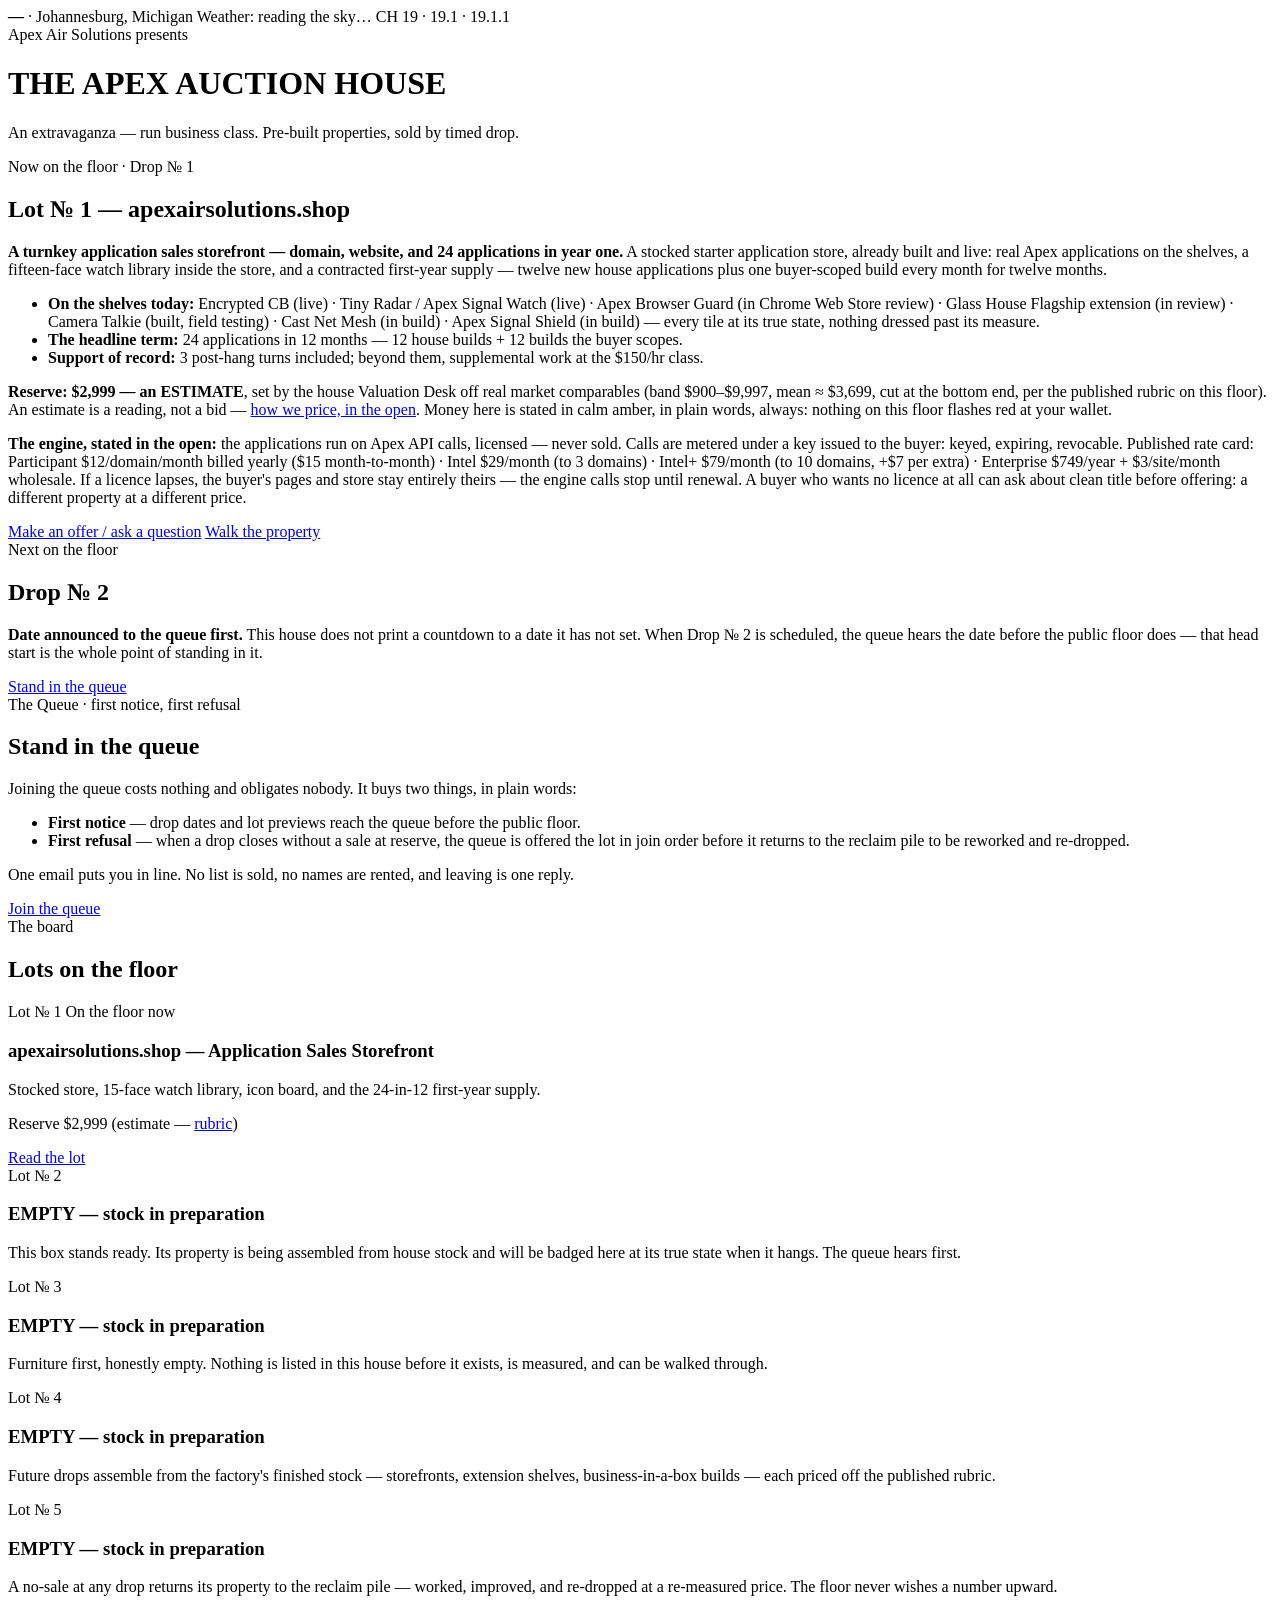
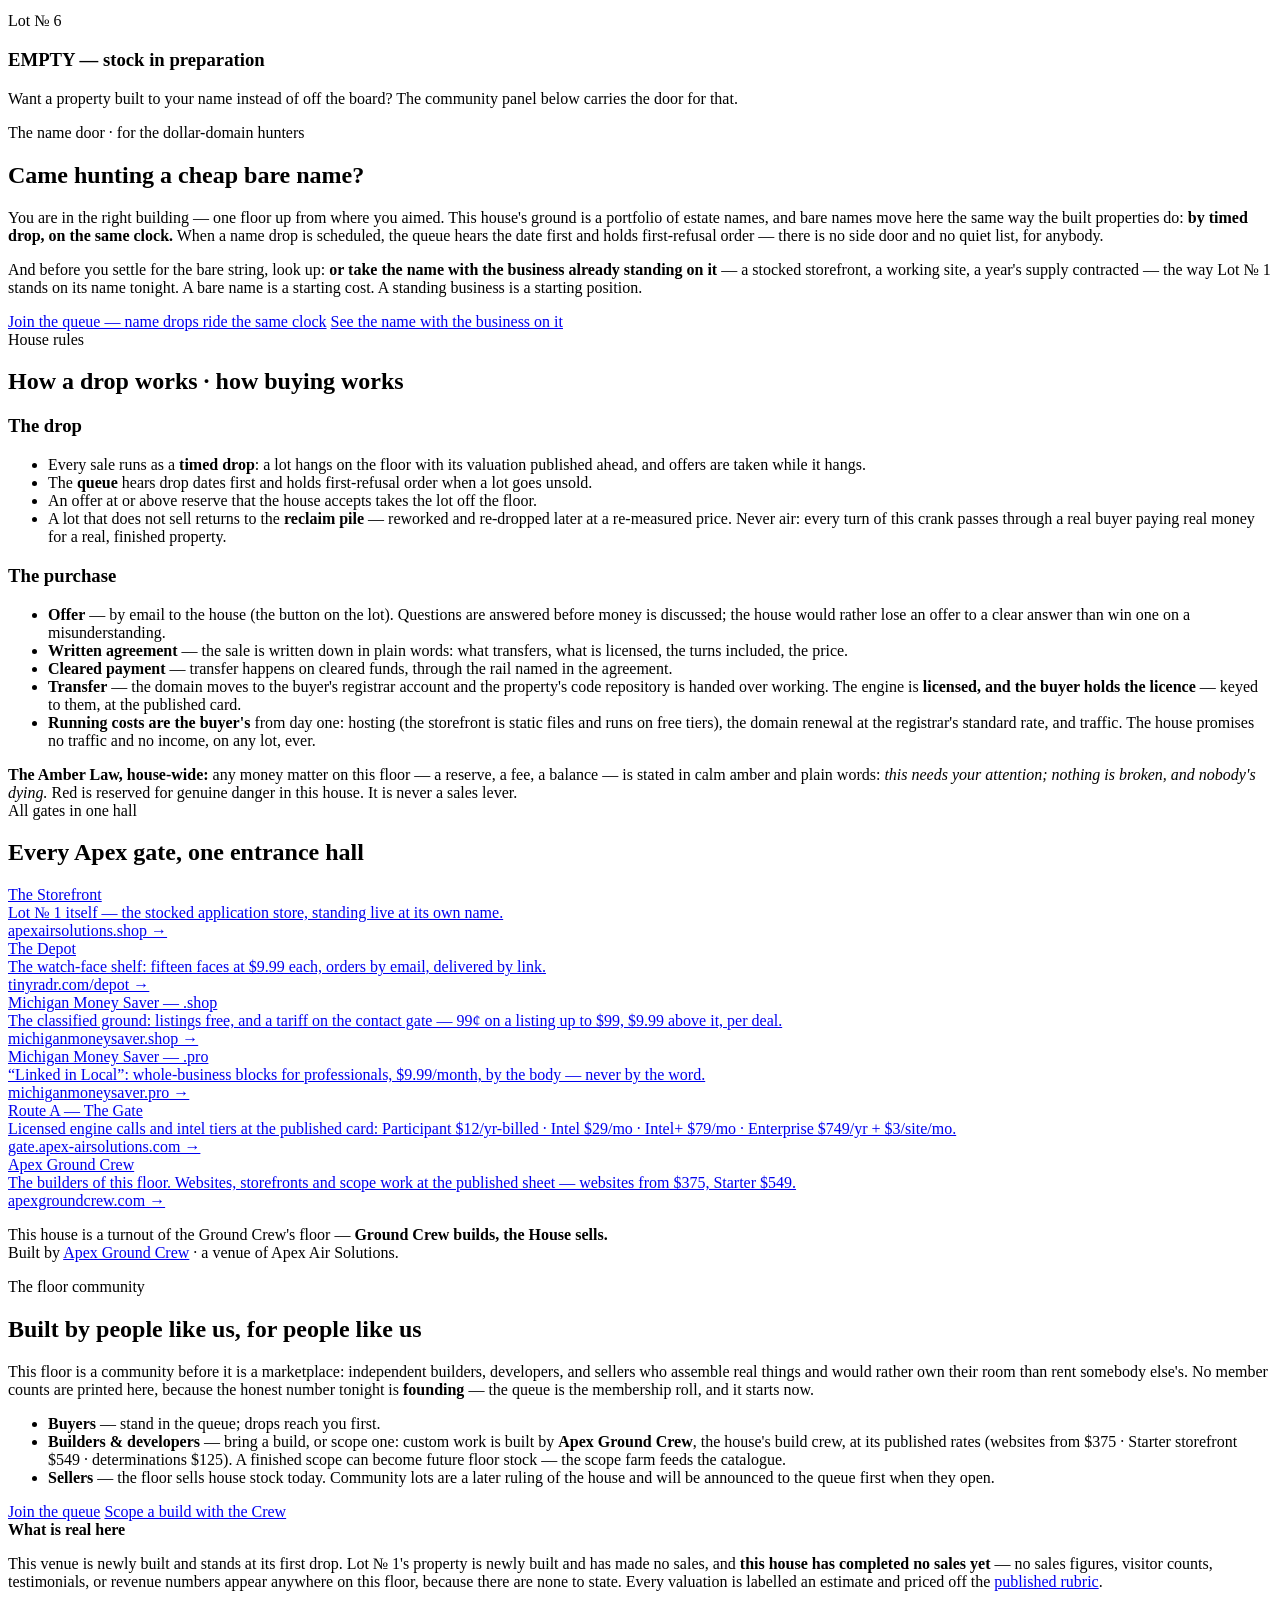
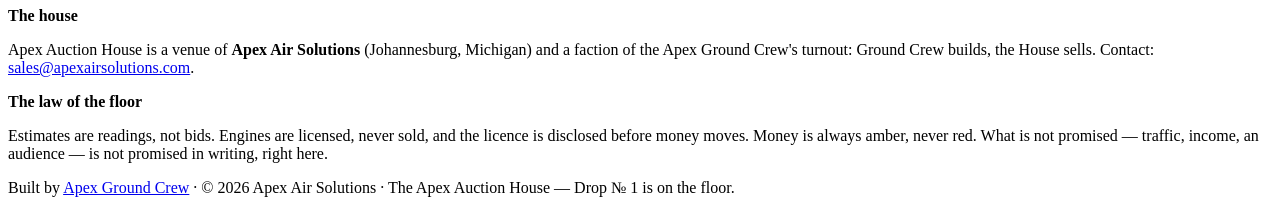
==== index.html @ 9c13807b "Auction House floor: add index.html" ====
<!DOCTYPE html>
<html lang="en">
<head>
<meta charset="UTF-8">
<meta name="viewport" content="width=device-width, initial-scale=1.0">
<title>Apex Auction House — Pre-Built Properties, Sold by Timed Drop | Apex Air Solutions</title>
<meta name="description" content="The Apex Auction House: the house's own floor for pre-built web properties. Timed drops, published valuations, a queue at the gate — extravaganza, run business class. A venue of Apex Air Solutions, built by Apex Ground Crew.">
<meta property="og:title" content="Apex Auction House">
<meta property="og:description" content="Pre-built properties, sold by timed drop. Valuations published ahead, off a published rubric. Built by Apex Ground Crew.">
<meta property="og:type" content="website">
<link rel="canonical" href="https://apex74-create.github.io/apex-auction-house/">
<link rel="stylesheet" href="style.css">
<script type="application/ld+json">
{"@context":"https://schema.org","@type":"Organization","name":"Apex Air Solutions","url":"https://apex-airsolutions.com","brand":[{"@type":"Brand","name":"Apex Auction House"},{"@type":"Brand","name":"Apex Ground Crew"}]}
</script>
</head>
<body>
<div class="hero-ground"></div>

<div class="strip" role="note">
  <span><b id="clock">—</b> <span class="dot">·</span> Johannesburg, Michigan</span>
  <span id="weather">Weather: reading the sky…</span>
  <span>CH 19 <span class="dot">·</span> 19.1 <span class="dot">·</span> 19.1.1</span>
</div>

<div class="sheet">
<div class="frame">

  <header class="masthead">
    <div class="over">Apex Air Solutions presents</div>
    <h1>THE APEX <span class="gold">AUCTION HOUSE</span></h1>
    <p class="tag">An extravaganza — run business class. Pre-built properties, sold by timed drop.</p>
    <div class="rule"></div>
  </header>

  <!-- ============ THE DROP MACHINE ============ -->
  <section class="panel" id="current-drop">
    <div class="kicker">Now on the floor · Drop № 1</div>
    <h2>Lot № 1 — apexairsolutions.shop</h2>
    <p><b>A turnkey application sales storefront — domain, website, and 24 applications in year one.</b>
    A stocked starter application store, already built and live: real Apex applications on the shelves,
    a fifteen-face watch library inside the store, and a contracted first-year supply — twelve new house
    applications plus one buyer-scoped build every month for twelve months.</p>
    <ul>
      <li><b>On the shelves today:</b> Encrypted CB (live) · Tiny Radar / Apex Signal Watch (live) ·
      Apex Browser Guard (in Chrome Web Store review) · Glass House Flagship extension (in review) ·
      Camera Talkie (built, field testing) · Cast Net Mesh (in build) · Apex Signal Shield (in build) —
      every tile at its true state, nothing dressed past its measure.</li>
      <li><b>The headline term:</b> 24 applications in 12 months — 12 house builds + 12 builds the buyer scopes.</li>
      <li><b>Support of record:</b> 3 post-hang turns included; beyond them, supplemental work at the $150/hr class.</li>
    </ul>
    <div class="money-note">
      <b>Reserve: <span class="money">$2,999</span> — an ESTIMATE</b>, set by the house Valuation Desk off
      real market comparables (band $900–$9,997, mean ≈ $3,699, cut at the bottom end, per the published
      rubric on this floor). An estimate is a reading, not a bid — <a href="rubric.html">how we price, in the open</a>.
      Money here is stated in calm amber, in plain words, always: nothing on this floor flashes red at your wallet.
    </div>
    <p><b>The engine, stated in the open:</b> the applications run on Apex API calls, licensed — never sold.
    Calls are metered under a key issued to the buyer: keyed, expiring, revocable. Published rate card:
    Participant $12/domain/month billed yearly ($15 month-to-month) · Intel $29/month (to 3 domains) ·
    Intel+ $79/month (to 10 domains, +$7 per extra) · Enterprise $749/year + $3/site/month wholesale.
    If a licence lapses, the buyer's pages and store stay entirely theirs — the engine calls stop until
    renewal. A buyer who wants no licence at all can ask about clean title before offering: a different
    property at a different price.</p>
    <a class="btn amber" href="mailto:sales@apexairsolutions.com?subject=Lot%20%E2%84%96%201%20%E2%80%94%20apexairsolutions.shop%20%E2%80%94%20offer%20%2F%20question">Make an offer / ask a question</a>
    <a class="btn ghost" href="https://apexairsolutions.shop/">Walk the property</a>
  </section>

  <div class="rail" aria-label="The drop machine">
    <section class="panel">
      <div class="kicker">Next on the floor</div>
      <h2>Drop № 2</h2>
      <p><b>Date announced to the queue first.</b> This house does not print a countdown to a date it
      has not set. When Drop № 2 is scheduled, the queue hears the date before the public floor does —
      that head start is the whole point of standing in it.</p>
      <a class="btn ghost" href="#queue">Stand in the queue</a>
    </section>

    <section class="panel" id="queue">
      <div class="kicker">The Queue · first notice, first refusal</div>
      <h2>Stand in the queue</h2>
      <p>Joining the queue costs nothing and obligates nobody. It buys two things, in plain words:</p>
      <ul>
        <li><b>First notice</b> — drop dates and lot previews reach the queue before the public floor.</li>
        <li><b>First refusal</b> — when a drop closes without a sale at reserve, the queue is offered
        the lot in join order before it returns to the reclaim pile to be reworked and re-dropped.</li>
      </ul>
      <p>One email puts you in line. No list is sold, no names are rented, and leaving is one reply.</p>
      <a class="btn" href="mailto:sales@apexairsolutions.com?subject=The%20Queue%20%E2%80%94%20count%20me%20in&body=Name%3A%0AWhat%20I%20build%20%2F%20buy%20%2F%20sell%3A%0A">Join the queue</a>
    </section>
  </div>

  <!-- ============ LOT BOARD ============ -->
  <section class="panel">
    <div class="kicker">The board</div>
    <h2>Lots on the floor</h2>
    <div class="board">
      <article class="lot">
        <span class="lotno">Lot № 1</span>
        <span class="badge live">On the floor now</span>
        <h3>apexairsolutions.shop — Application Sales Storefront</h3>
        <p>Stocked store, 15-face watch library, icon board, and the 24-in-12 first-year supply.</p>
        <div class="grow"></div>
        <p>Reserve <span class="money">$2,999</span> <span class="small">(estimate — <a href="rubric.html">rubric</a>)</span></p>
        <a class="btn amber" href="#current-drop">Read the lot</a>
      </article>

      <article class="lot empty">
        <span class="lotno">Lot № 2</span>
        <h3>EMPTY — stock in preparation</h3>
        <p>This box stands ready. Its property is being assembled from house stock and will be
        badged here at its true state when it hangs. The queue hears first.</p>
      </article>

      <article class="lot empty">
        <span class="lotno">Lot № 3</span>
        <h3>EMPTY — stock in preparation</h3>
        <p>Furniture first, honestly empty. Nothing is listed in this house before it exists,
        is measured, and can be walked through.</p>
      </article>

      <article class="lot empty">
        <span class="lotno">Lot № 4</span>
        <h3>EMPTY — stock in preparation</h3>
        <p>Future drops assemble from the factory's finished stock — storefronts, extension
        shelves, business-in-a-box builds — each priced off the published rubric.</p>
      </article>

      <article class="lot empty">
        <span class="lotno">Lot № 5</span>
        <h3>EMPTY — stock in preparation</h3>
        <p>A no-sale at any drop returns its property to the reclaim pile — worked, improved,
        and re-dropped at a re-measured price. The floor never wishes a number upward.</p>
      </article>

      <article class="lot empty">
        <span class="lotno">Lot № 6</span>
        <h3>EMPTY — stock in preparation</h3>
        <p>Want a property built to your name instead of off the board? The community panel
        below carries the door for that.</p>
      </article>
    </div>
  </section>

  <!-- ============ THE NAME-INTENT DOOR ============ -->
  <section class="panel">
    <div class="kicker">The name door · for the dollar-domain hunters</div>
    <h2>Came hunting a cheap bare name?</h2>
    <p>You are in the right building — one floor up from where you aimed. This house's ground is a
    portfolio of estate names, and bare names move here the same way the built properties do:
    <b>by timed drop, on the same clock.</b> When a name drop is scheduled, the queue hears the date
    first and holds first-refusal order — there is no side door and no quiet list, for anybody.</p>
    <p>And before you settle for the bare string, look up: <b>or take the name with the business
    already standing on it</b> — a stocked storefront, a working site, a year's supply contracted —
    the way Lot № 1 stands on its name tonight. A bare name is a starting cost. A standing business
    is a starting position.</p>
    <a class="btn" href="mailto:sales@apexairsolutions.com?subject=The%20Queue%20%E2%80%94%20count%20me%20in%20(name%20drops)&body=Name%3A%0AWhat%20I%20build%20%2F%20buy%20%2F%20sell%3A%0A">Join the queue — name drops ride the same clock</a>
    <a class="btn ghost" href="#current-drop">See the name with the business on it</a>
  </section>

  <!-- ============ HOW IT WORKS ============ -->
  <section class="panel">
    <div class="kicker">House rules</div>
    <h2>How a drop works · how buying works</h2>
    <h3>The drop</h3>
    <ul>
      <li>Every sale runs as a <b>timed drop</b>: a lot hangs on the floor with its valuation published
      ahead, and offers are taken while it hangs.</li>
      <li>The <b>queue</b> hears drop dates first and holds first-refusal order when a lot goes unsold.</li>
      <li>An offer at or above reserve that the house accepts takes the lot off the floor.</li>
      <li>A lot that does not sell returns to the <b>reclaim pile</b> — reworked and re-dropped later
      at a re-measured price. Never air: every turn of this crank passes through a real buyer paying
      real money for a real, finished property.</li>
    </ul>
    <h3>The purchase</h3>
    <ul>
      <li><b>Offer</b> — by email to the house (the button on the lot). Questions are answered before
      money is discussed; the house would rather lose an offer to a clear answer than win one on a
      misunderstanding.</li>
      <li><b>Written agreement</b> — the sale is written down in plain words: what transfers, what is
      licensed, the turns included, the price.</li>
      <li><b>Cleared payment</b> — transfer happens on cleared funds, through the rail named in the agreement.</li>
      <li><b>Transfer</b> — the domain moves to the buyer's registrar account and the property's code
      repository is handed over working. The engine is <b>licensed, and the buyer holds the licence</b> —
      keyed to them, at the published card.</li>
      <li><b>Running costs are the buyer's</b> from day one: hosting (the storefront is static files and
      runs on free tiers), the domain renewal at the registrar's standard rate, and traffic. The house
      promises no traffic and no income, on any lot, ever.</li>
    </ul>
    <div class="money-note">
      <b>The Amber Law, house-wide:</b> any money matter on this floor — a reserve, a fee, a balance —
      is stated in calm amber and plain words: <i>this needs your attention; nothing is broken, and
      nobody's dying.</i> Red is reserved for genuine danger in this house. It is never a sales lever.
    </div>
  </section>

  <!-- ============ ALL GATES IN ONE HALL ============ -->
  <section class="panel">
    <div class="kicker">All gates in one hall</div>
    <h2>Every Apex gate, one entrance hall</h2>
    <div class="gates">
      <a class="gate" href="https://apexairsolutions.shop/">
        <div class="gname">The Storefront</div>
        <div class="gline">Lot № 1 itself — the stocked application store, standing live at its own name.</div>
        <div class="ggo">apexairsolutions.shop →</div>
      </a>
      <a class="gate" href="https://tinyradr.com/depot">
        <div class="gname">The Depot</div>
        <div class="gline">The watch-face shelf: fifteen faces at $9.99 each, orders by email, delivered by link.</div>
        <div class="ggo">tinyradr.com/depot →</div>
      </a>
      <a class="gate" href="https://michiganmoneysaver.shop/">
        <div class="gname">Michigan Money Saver — .shop</div>
        <div class="gline">The classified ground: listings free, and a tariff on the contact gate — 99¢ on a listing up to $99, $9.99 above it, per deal.</div>
        <div class="ggo">michiganmoneysaver.shop →</div>
      </a>
      <a class="gate" href="https://michiganmoneysaver.pro/">
        <div class="gname">Michigan Money Saver — .pro</div>
        <div class="gline">“Linked in Local”: whole-business blocks for professionals, $9.99/month, by the body — never by the word.</div>
        <div class="ggo">michiganmoneysaver.pro →</div>
      </a>
      <a class="gate" href="https://gate.apex-airsolutions.com/">
        <div class="gname">Route A — The Gate</div>
        <div class="gline">Licensed engine calls and intel tiers at the published card: Participant $12/yr-billed · Intel $29/mo · Intel+ $79/mo · Enterprise $749/yr + $3/site/mo.</div>
        <div class="ggo">gate.apex-airsolutions.com →</div>
      </a>
      <a class="gate" href="https://apexgroundcrew.com/">
        <div class="gname">Apex Ground Crew</div>
        <div class="gline">The builders of this floor. Websites, storefronts and scope work at the published sheet — websites from $375, Starter $549.</div>
        <div class="ggo">apexgroundcrew.com →</div>
      </a>
    </div>
    <p class="credit">This house is a turnout of the Ground Crew's floor — <b>Ground Crew builds, the House sells.</b><br>
    Built by <a href="https://apexgroundcrew.com/">Apex Ground Crew</a> · a venue of Apex Air Solutions.</p>
  </section>

  <!-- ============ COMMUNITY ============ -->
  <section class="panel">
    <div class="kicker">The floor community</div>
    <h2>Built by people like us, for people like us</h2>
    <p>This floor is a community before it is a marketplace: independent builders, developers, and
    sellers who assemble real things and would rather own their room than rent somebody else's.
    No member counts are printed here, because the honest number tonight is <b>founding</b> — the
    queue is the membership roll, and it starts now.</p>
    <ul>
      <li><b>Buyers</b> — stand in the queue; drops reach you first.</li>
      <li><b>Builders &amp; developers</b> — bring a build, or scope one: custom work is built by
      <b>Apex Ground Crew</b>, the house's build crew, at its published rates (websites from $375 ·
      Starter storefront $549 · determinations $125). A finished scope can become future floor stock —
      the scope farm feeds the catalogue.</li>
      <li><b>Sellers</b> — the floor sells house stock today. Community lots are a later ruling of the
      house and will be announced to the queue first when they open.</li>
    </ul>
    <a class="btn" href="mailto:sales@apexairsolutions.com?subject=The%20Queue%20%E2%80%94%20count%20me%20in&body=Name%3A%0AWhat%20I%20build%20%2F%20buy%20%2F%20sell%3A%0A">Join the queue</a>
    <a class="btn ghost" href="https://apexgroundcrew.com/">Scope a build with the Crew</a>
  </section>

  <!-- ============ FOOTER ============ -->
  <footer>
    <div class="cols">
      <div>
        <b>What is real here</b>
        <p>This venue is newly built and stands at its first drop. Lot № 1's property is newly built
        and has made no sales, and <b>this house has completed no sales yet</b> — no sales figures,
        visitor counts, testimonials, or revenue numbers appear anywhere on this floor, because there
        are none to state. Every valuation is labelled an estimate and priced off the
        <a href="rubric.html">published rubric</a>.</p>
      </div>
      <div>
        <b>The house</b>
        <p>Apex Auction House is a venue of <b>Apex Air Solutions</b> (Johannesburg, Michigan) and a
        faction of the Apex Ground Crew's turnout: Ground Crew builds, the House sells. Contact:
        <a href="mailto:sales@apexairsolutions.com">sales@apexairsolutions.com</a>.</p>
      </div>
      <div>
        <b>The law of the floor</b>
        <p>Estimates are readings, not bids. Engines are licensed, never sold, and the licence is
        disclosed before money moves. Money is always amber, never red. What is not promised —
        traffic, income, an audience — is not promised in writing, right here.</p>
      </div>
    </div>
    <p class="credit">Built by <a href="https://apexgroundcrew.com/">Apex Ground Crew</a> · © 2026 Apex Air Solutions · The Apex Auction House — Drop № 1 is on the floor.</p>
  </footer>

</div>
</div>

<script src="site.js"></script>
</body>
</html>
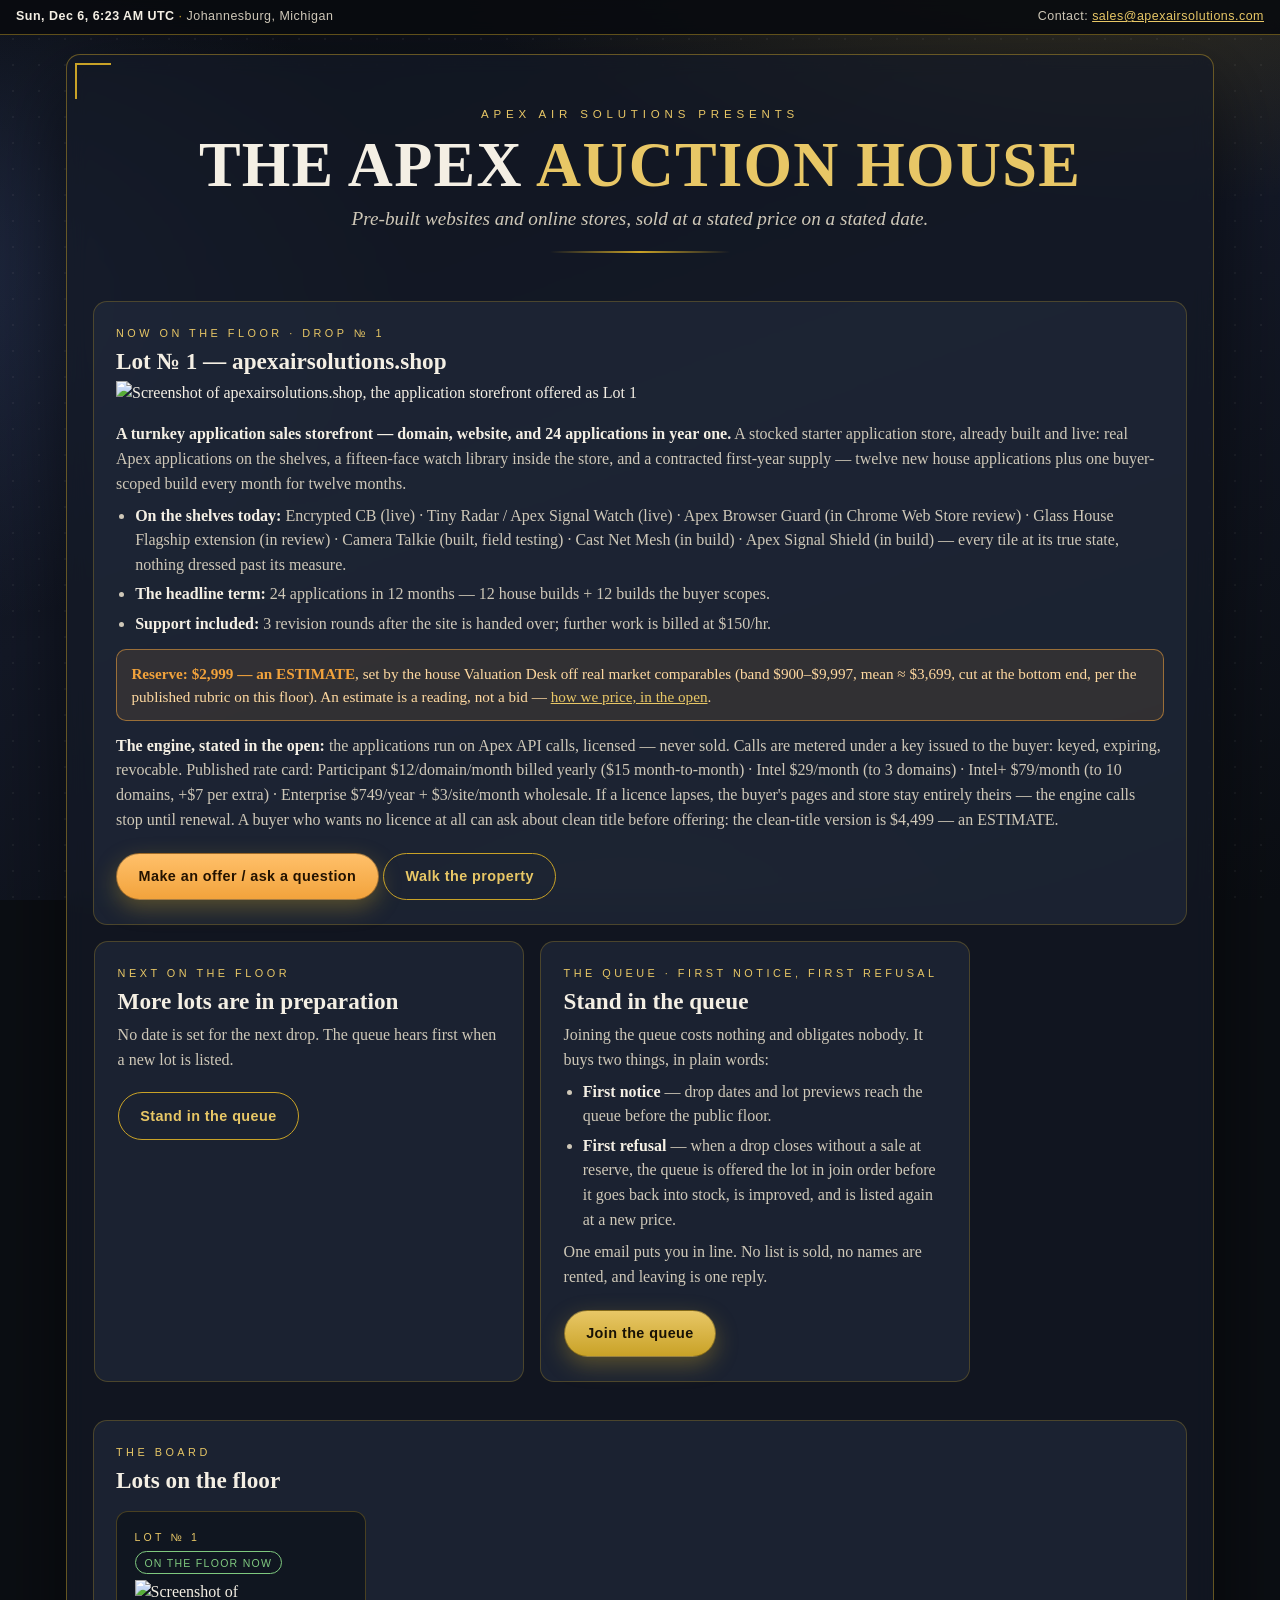
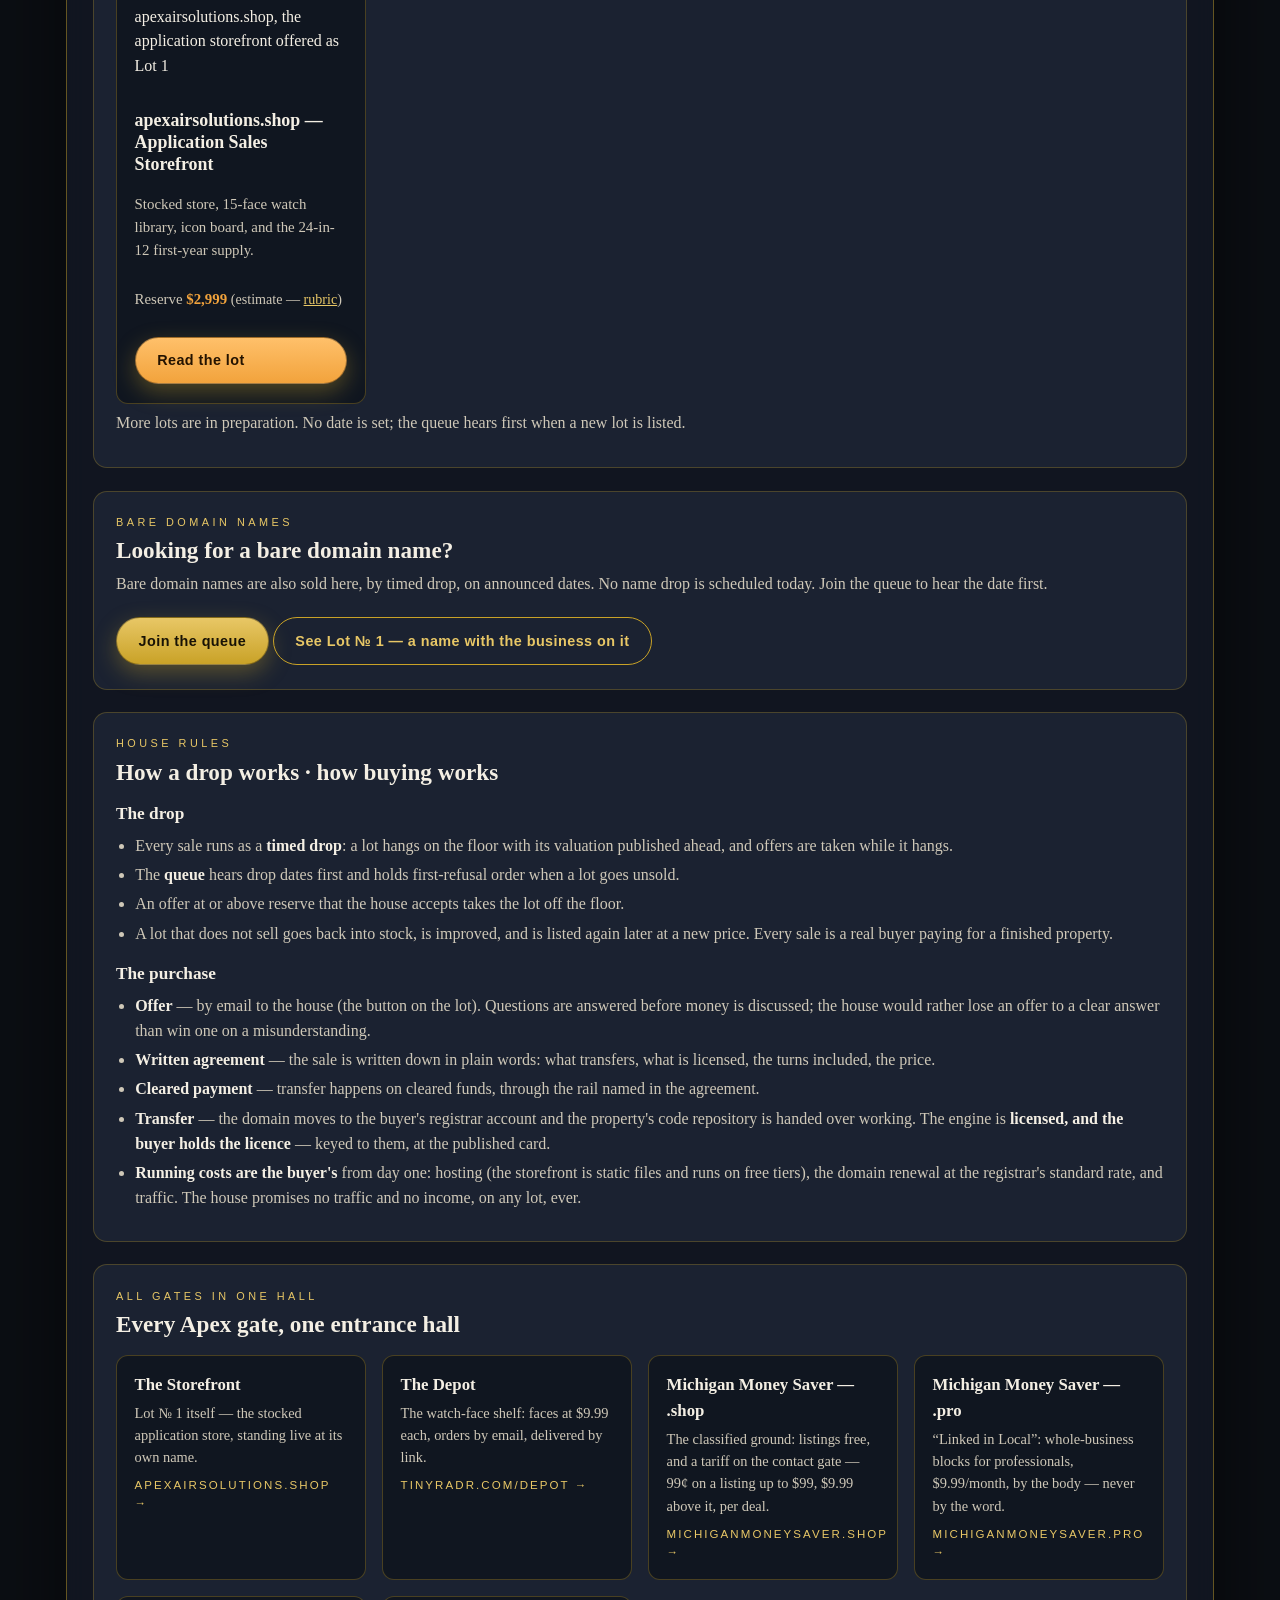
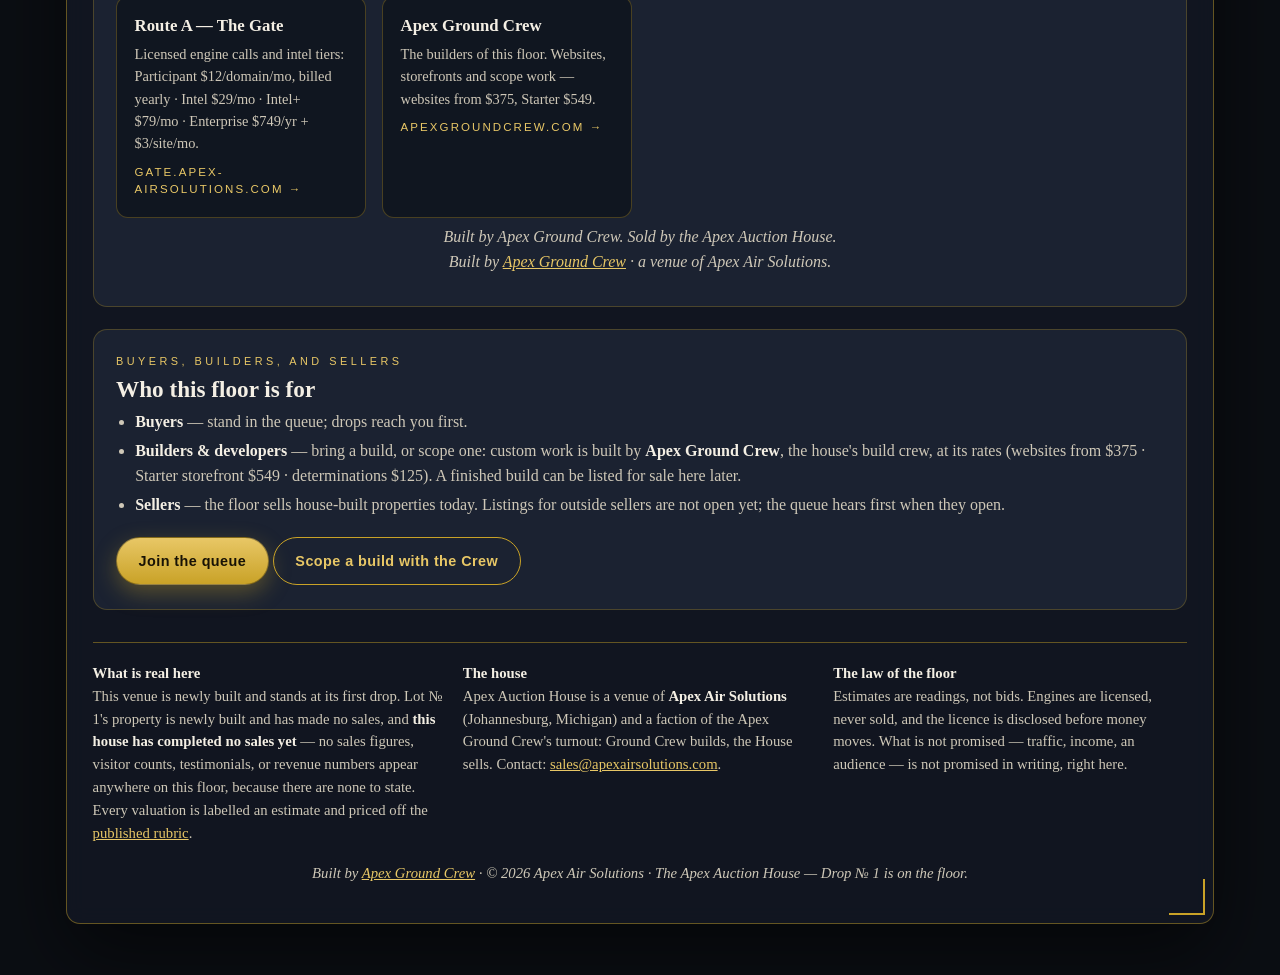
==== commit f12ade8e: "Content audit 2026-11-16: index.html" ====
--- a/index.html
+++ b/index.html
@@ -19,8 +19,7 @@
 
 <div class="strip" role="note">
   <span><b id="clock">—</b> <span class="dot">·</span> Johannesburg, Michigan</span>
-  <span id="weather">Weather: reading the sky…</span>
-  <span>CH 19 <span class="dot">·</span> 19.1 <span class="dot">·</span> 19.1.1</span>
+  <span>Contact: <a href="mailto:sales@apexairsolutions.com">sales@apexairsolutions.com</a></span>
 </div>
 
 <div class="sheet">
@@ -29,7 +28,7 @@
   <header class="masthead">
     <div class="over">Apex Air Solutions presents</div>
     <h1>THE APEX <span class="gold">AUCTION HOUSE</span></h1>
-    <p class="tag">An extravaganza — run business class. Pre-built properties, sold by timed drop.</p>
+    <p class="tag">Pre-built websites and online stores, sold at a stated price on a stated date.</p>
     <div class="rule"></div>
   </header>
 
@@ -37,6 +36,7 @@
   <section class="panel" id="current-drop">
     <div class="kicker">Now on the floor · Drop № 1</div>
     <h2>Lot № 1 — apexairsolutions.shop</h2>
+    <img src="lot-1-apexairsolutions-shop.png" alt="Screenshot of apexairsolutions.shop, the application storefront offered as Lot 1" style="max-width:100%;height:auto;display:block;margin:0 0 1em;">
     <p><b>A turnkey application sales storefront — domain, website, and 24 applications in year one.</b>
     A stocked starter application store, already built and live: real Apex applications on the shelves,
     a fifteen-face watch library inside the store, and a contracted first-year supply — twelve new house
@@ -47,21 +47,20 @@
       Camera Talkie (built, field testing) · Cast Net Mesh (in build) · Apex Signal Shield (in build) —
       every tile at its true state, nothing dressed past its measure.</li>
       <li><b>The headline term:</b> 24 applications in 12 months — 12 house builds + 12 builds the buyer scopes.</li>
-      <li><b>Support of record:</b> 3 post-hang turns included; beyond them, supplemental work at the $150/hr class.</li>
+      <li><b>Support included:</b> 3 revision rounds after the site is handed over; further work is billed at $150/hr.</li>
     </ul>
     <div class="money-note">
       <b>Reserve: <span class="money">$2,999</span> — an ESTIMATE</b>, set by the house Valuation Desk off
       real market comparables (band $900–$9,997, mean ≈ $3,699, cut at the bottom end, per the published
       rubric on this floor). An estimate is a reading, not a bid — <a href="rubric.html">how we price, in the open</a>.
-      Money here is stated in calm amber, in plain words, always: nothing on this floor flashes red at your wallet.
     </div>
     <p><b>The engine, stated in the open:</b> the applications run on Apex API calls, licensed — never sold.
     Calls are metered under a key issued to the buyer: keyed, expiring, revocable. Published rate card:
     Participant $12/domain/month billed yearly ($15 month-to-month) · Intel $29/month (to 3 domains) ·
     Intel+ $79/month (to 10 domains, +$7 per extra) · Enterprise $749/year + $3/site/month wholesale.
     If a licence lapses, the buyer's pages and store stay entirely theirs — the engine calls stop until
-    renewal. A buyer who wants no licence at all can ask about clean title before offering: a different
-    property at a different price.</p>
+    renewal. A buyer who wants no licence at all can ask about clean title before offering: the
+    clean-title version is $4,499 — an ESTIMATE.</p>
     <a class="btn amber" href="mailto:sales@apexairsolutions.com?subject=Lot%20%E2%84%96%201%20%E2%80%94%20apexairsolutions.shop%20%E2%80%94%20offer%20%2F%20question">Make an offer / ask a question</a>
     <a class="btn ghost" href="https://apexairsolutions.shop/">Walk the property</a>
   </section>
@@ -69,10 +68,8 @@
   <div class="rail" aria-label="The drop machine">
     <section class="panel">
       <div class="kicker">Next on the floor</div>
-      <h2>Drop № 2</h2>
-      <p><b>Date announced to the queue first.</b> This house does not print a countdown to a date it
-      has not set. When Drop № 2 is scheduled, the queue hears the date before the public floor does —
-      that head start is the whole point of standing in it.</p>
+      <h2>More lots are in preparation</h2>
+      <p>No date is set for the next drop. The queue hears first when a new lot is listed.</p>
       <a class="btn ghost" href="#queue">Stand in the queue</a>
     </section>
 
@@ -83,7 +80,7 @@
       <ul>
         <li><b>First notice</b> — drop dates and lot previews reach the queue before the public floor.</li>
         <li><b>First refusal</b> — when a drop closes without a sale at reserve, the queue is offered
-        the lot in join order before it returns to the reclaim pile to be reworked and re-dropped.</li>
+        the lot in join order before it goes back into stock, is improved, and is listed again at a new price.</li>
       </ul>
       <p>One email puts you in line. No list is sold, no names are rented, and leaving is one reply.</p>
       <a class="btn" href="mailto:sales@apexairsolutions.com?subject=The%20Queue%20%E2%80%94%20count%20me%20in&body=Name%3A%0AWhat%20I%20build%20%2F%20buy%20%2F%20sell%3A%0A">Join the queue</a>
@@ -98,6 +95,7 @@
       <article class="lot">
         <span class="lotno">Lot № 1</span>
         <span class="badge live">On the floor now</span>
+        <img src="lot-1-apexairsolutions-shop.png" alt="Screenshot of apexairsolutions.shop, the application storefront offered as Lot 1" style="max-width:100%;height:auto;display:block;margin:0 0 .6em;">
         <h3>apexairsolutions.shop — Application Sales Storefront</h3>
         <p>Stocked store, 15-face watch library, icon board, and the 24-in-12 first-year supply.</p>
         <div class="grow"></div>
@@ -105,57 +103,18 @@
         <a class="btn amber" href="#current-drop">Read the lot</a>
       </article>
 
-      <article class="lot empty">
-        <span class="lotno">Lot № 2</span>
-        <h3>EMPTY — stock in preparation</h3>
-        <p>This box stands ready. Its property is being assembled from house stock and will be
-        badged here at its true state when it hangs. The queue hears first.</p>
-      </article>
-
-      <article class="lot empty">
-        <span class="lotno">Lot № 3</span>
-        <h3>EMPTY — stock in preparation</h3>
-        <p>Furniture first, honestly empty. Nothing is listed in this house before it exists,
-        is measured, and can be walked through.</p>
-      </article>
-
-      <article class="lot empty">
-        <span class="lotno">Lot № 4</span>
-        <h3>EMPTY — stock in preparation</h3>
-        <p>Future drops assemble from the factory's finished stock — storefronts, extension
-        shelves, business-in-a-box builds — each priced off the published rubric.</p>
-      </article>
-
-      <article class="lot empty">
-        <span class="lotno">Lot № 5</span>
-        <h3>EMPTY — stock in preparation</h3>
-        <p>A no-sale at any drop returns its property to the reclaim pile — worked, improved,
-        and re-dropped at a re-measured price. The floor never wishes a number upward.</p>
-      </article>
-
-      <article class="lot empty">
-        <span class="lotno">Lot № 6</span>
-        <h3>EMPTY — stock in preparation</h3>
-        <p>Want a property built to your name instead of off the board? The community panel
-        below carries the door for that.</p>
-      </article>
-    </div>
+    </div>
+    <p>More lots are in preparation. No date is set; the queue hears first when a new lot is listed.</p>
   </section>
 
   <!-- ============ THE NAME-INTENT DOOR ============ -->
   <section class="panel">
-    <div class="kicker">The name door · for the dollar-domain hunters</div>
-    <h2>Came hunting a cheap bare name?</h2>
-    <p>You are in the right building — one floor up from where you aimed. This house's ground is a
-    portfolio of estate names, and bare names move here the same way the built properties do:
-    <b>by timed drop, on the same clock.</b> When a name drop is scheduled, the queue hears the date
-    first and holds first-refusal order — there is no side door and no quiet list, for anybody.</p>
-    <p>And before you settle for the bare string, look up: <b>or take the name with the business
-    already standing on it</b> — a stocked storefront, a working site, a year's supply contracted —
-    the way Lot № 1 stands on its name tonight. A bare name is a starting cost. A standing business
-    is a starting position.</p>
-    <a class="btn" href="mailto:sales@apexairsolutions.com?subject=The%20Queue%20%E2%80%94%20count%20me%20in%20(name%20drops)&body=Name%3A%0AWhat%20I%20build%20%2F%20buy%20%2F%20sell%3A%0A">Join the queue — name drops ride the same clock</a>
-    <a class="btn ghost" href="#current-drop">See the name with the business on it</a>
+    <div class="kicker">Bare domain names</div>
+    <h2>Looking for a bare domain name?</h2>
+    <p>Bare domain names are also sold here, by timed drop, on announced dates. No name drop is
+    scheduled today. Join the queue to hear the date first.</p>
+    <a class="btn" href="mailto:sales@apexairsolutions.com?subject=The%20Queue%20%E2%80%94%20count%20me%20in%20(name%20drops)&body=Name%3A%0AWhat%20I%20build%20%2F%20buy%20%2F%20sell%3A%0A">Join the queue</a>
+    <a class="btn ghost" href="#current-drop">See Lot № 1 — a name with the business on it</a>
   </section>
 
   <!-- ============ HOW IT WORKS ============ -->
@@ -168,9 +127,8 @@
       ahead, and offers are taken while it hangs.</li>
       <li>The <b>queue</b> hears drop dates first and holds first-refusal order when a lot goes unsold.</li>
       <li>An offer at or above reserve that the house accepts takes the lot off the floor.</li>
-      <li>A lot that does not sell returns to the <b>reclaim pile</b> — reworked and re-dropped later
-      at a re-measured price. Never air: every turn of this crank passes through a real buyer paying
-      real money for a real, finished property.</li>
+      <li>A lot that does not sell goes back into stock, is improved, and is listed again later
+      at a new price. Every sale is a real buyer paying for a finished property.</li>
     </ul>
     <h3>The purchase</h3>
     <ul>
@@ -187,11 +145,6 @@
       runs on free tiers), the domain renewal at the registrar's standard rate, and traffic. The house
       promises no traffic and no income, on any lot, ever.</li>
     </ul>
-    <div class="money-note">
-      <b>The Amber Law, house-wide:</b> any money matter on this floor — a reserve, a fee, a balance —
-      is stated in calm amber and plain words: <i>this needs your attention; nothing is broken, and
-      nobody's dying.</i> Red is reserved for genuine danger in this house. It is never a sales lever.
-    </div>
   </section>
 
   <!-- ============ ALL GATES IN ONE HALL ============ -->
@@ -206,7 +159,7 @@
       </a>
       <a class="gate" href="https://tinyradr.com/depot">
         <div class="gname">The Depot</div>
-        <div class="gline">The watch-face shelf: fifteen faces at $9.99 each, orders by email, delivered by link.</div>
+        <div class="gline">The watch-face shelf: faces at $9.99 each, orders by email, delivered by link.</div>
         <div class="ggo">tinyradr.com/depot →</div>
       </a>
       <a class="gate" href="https://michiganmoneysaver.shop/">
@@ -221,35 +174,30 @@
       </a>
       <a class="gate" href="https://gate.apex-airsolutions.com/">
         <div class="gname">Route A — The Gate</div>
-        <div class="gline">Licensed engine calls and intel tiers at the published card: Participant $12/yr-billed · Intel $29/mo · Intel+ $79/mo · Enterprise $749/yr + $3/site/mo.</div>
+        <div class="gline">Licensed engine calls and intel tiers: Participant $12/domain/mo, billed yearly · Intel $29/mo · Intel+ $79/mo · Enterprise $749/yr + $3/site/mo.</div>
         <div class="ggo">gate.apex-airsolutions.com →</div>
       </a>
       <a class="gate" href="https://apexgroundcrew.com/">
         <div class="gname">Apex Ground Crew</div>
-        <div class="gline">The builders of this floor. Websites, storefronts and scope work at the published sheet — websites from $375, Starter $549.</div>
+        <div class="gline">The builders of this floor. Websites, storefronts and scope work — websites from $375, Starter $549.</div>
         <div class="ggo">apexgroundcrew.com →</div>
       </a>
     </div>
-    <p class="credit">This house is a turnout of the Ground Crew's floor — <b>Ground Crew builds, the House sells.</b><br>
+    <p class="credit">Built by Apex Ground Crew. Sold by the Apex Auction House.<br>
     Built by <a href="https://apexgroundcrew.com/">Apex Ground Crew</a> · a venue of Apex Air Solutions.</p>
   </section>
 
   <!-- ============ COMMUNITY ============ -->
   <section class="panel">
-    <div class="kicker">The floor community</div>
-    <h2>Built by people like us, for people like us</h2>
-    <p>This floor is a community before it is a marketplace: independent builders, developers, and
-    sellers who assemble real things and would rather own their room than rent somebody else's.
-    No member counts are printed here, because the honest number tonight is <b>founding</b> — the
-    queue is the membership roll, and it starts now.</p>
+    <div class="kicker">Buyers, builders, and sellers</div>
+    <h2>Who this floor is for</h2>
     <ul>
       <li><b>Buyers</b> — stand in the queue; drops reach you first.</li>
       <li><b>Builders &amp; developers</b> — bring a build, or scope one: custom work is built by
-      <b>Apex Ground Crew</b>, the house's build crew, at its published rates (websites from $375 ·
-      Starter storefront $549 · determinations $125). A finished scope can become future floor stock —
-      the scope farm feeds the catalogue.</li>
-      <li><b>Sellers</b> — the floor sells house stock today. Community lots are a later ruling of the
-      house and will be announced to the queue first when they open.</li>
+      <b>Apex Ground Crew</b>, the house's build crew, at its rates (websites from $375 ·
+      Starter storefront $549 · determinations $125). A finished build can be listed for sale here later.</li>
+      <li><b>Sellers</b> — the floor sells house-built properties today. Listings for outside sellers
+      are not open yet; the queue hears first when they open.</li>
     </ul>
     <a class="btn" href="mailto:sales@apexairsolutions.com?subject=The%20Queue%20%E2%80%94%20count%20me%20in&body=Name%3A%0AWhat%20I%20build%20%2F%20buy%20%2F%20sell%3A%0A">Join the queue</a>
     <a class="btn ghost" href="https://apexgroundcrew.com/">Scope a build with the Crew</a>
@@ -275,7 +223,7 @@
       <div>
         <b>The law of the floor</b>
         <p>Estimates are readings, not bids. Engines are licensed, never sold, and the licence is
-        disclosed before money moves. Money is always amber, never red. What is not promised —
+        disclosed before money moves. What is not promised —
         traffic, income, an audience — is not promised in writing, right here.</p>
       </div>
     </div>
--- a/style.css
+++ b/style.css
@@ -0,0 +1,234 @@
+/* APEX AUCTION HOUSE — flavor map surface.
+   Glass House style: hero ground, framed glass sheet, sliding glass panels,
+   tile-grid lot board, detail work around the frame.
+   Livery: deep ink, ivory, auction gold. Money wears AMBER (the Amber Law).
+   Red is never used on money — or anywhere on this floor. */
+
+:root{
+  --ink:#0b0e13;
+  --ink2:#12161f;
+  --ivory:#f4efe4;
+  --ivory-dim:#cfc8b8;
+  --gold:#c9a227;
+  --gold-bright:#e8c766;
+  --amber:#f2a33c;          /* money color — calm, by law */
+  --amber-soft:#ffd9a0;
+  --glass:rgba(20,26,38,.72);
+  --glass-light:rgba(38,46,64,.55);
+  --line:rgba(201,162,39,.45);
+  --ok:#7fc97f;
+  --radius:14px;
+}
+
+*{box-sizing:border-box;margin:0;padding:0}
+html{scroll-behavior:smooth}
+body{
+  background:var(--ink);
+  color:var(--ivory);
+  font-family:Georgia,'Times New Roman',serif;
+  line-height:1.55;
+  -webkit-text-size-adjust:100%;
+}
+a{color:var(--gold-bright)}
+img{max-width:100%}
+
+/* ---------- hero ground ---------- */
+.hero-ground{
+  position:fixed;inset:0;z-index:-2;
+  background:
+    radial-gradient(1100px 500px at 85% -10%, rgba(201,162,39,.22), transparent 60%),
+    radial-gradient(900px 600px at -10% 30%, rgba(64,84,140,.35), transparent 60%),
+    radial-gradient(700px 500px at 50% 115%, rgba(201,162,39,.12), transparent 60%),
+    linear-gradient(160deg,#0b0e13 0%,#131826 48%,#0b0e13 100%);
+}
+.hero-ground::after{
+  content:"";position:absolute;inset:0;
+  background-image:radial-gradient(rgba(244,239,228,.055) 1px, transparent 1px);
+  background-size:26px 26px;
+}
+
+/* ---------- weather strip ---------- */
+.strip{
+  position:sticky;top:0;z-index:50;
+  display:flex;gap:1rem;align-items:center;justify-content:space-between;
+  padding:.45rem 1rem;
+  background:rgba(9,11,16,.92);
+  border-bottom:1px solid var(--line);
+  font-family:Verdana,Geneva,sans-serif;font-size:.78rem;letter-spacing:.04em;
+  color:var(--ivory-dim);
+  backdrop-filter:blur(8px);
+}
+.strip b{color:var(--ivory);font-weight:600}
+.strip .dot{color:var(--gold)}
+
+/* ---------- framed sheet ---------- */
+.sheet{
+  max-width:1180px;margin:1.2rem auto 0;padding:0 1rem 3.2rem;
+}
+.frame{
+  position:relative;
+  background:var(--glass);
+  border:1px solid var(--line);
+  border-radius:var(--radius);
+  padding:2rem 1.6rem 2.4rem;
+  backdrop-filter:blur(10px);
+  box-shadow:0 30px 80px rgba(0,0,0,.55);
+}
+.frame::before,.frame::after{
+  content:"";position:absolute;width:34px;height:34px;pointer-events:none;
+}
+.frame::before{top:8px;left:8px;border-top:2px solid var(--gold);border-left:2px solid var(--gold)}
+.frame::after{bottom:8px;right:8px;border-bottom:2px solid var(--gold);border-right:2px solid var(--gold)}
+
+/* ---------- masthead ---------- */
+.masthead{text-align:center;padding:1.2rem .5rem 1.6rem}
+.masthead .over{
+  font-family:Verdana,Geneva,sans-serif;font-size:.72rem;letter-spacing:.42em;
+  text-transform:uppercase;color:var(--gold-bright);
+}
+.masthead h1{
+  font-size:clamp(2.1rem,6.2vw,3.9rem);line-height:1.05;font-weight:700;
+  letter-spacing:.02em;margin:.5rem 0 .4rem;
+}
+.masthead h1 .gold{color:var(--gold-bright)}
+.masthead .tag{
+  font-style:italic;color:var(--ivory-dim);font-size:clamp(1rem,2.4vw,1.2rem);
+}
+.masthead .rule{
+  width:180px;height:2px;margin:1.1rem auto 0;
+  background:linear-gradient(90deg,transparent,var(--gold),transparent);
+}
+
+/* ---------- panels ---------- */
+.panel{
+  background:var(--glass-light);
+  border:1px solid rgba(201,162,39,.28);
+  border-radius:var(--radius);
+  padding:1.4rem 1.4rem 1.5rem;
+  margin-top:1.4rem;
+}
+.panel h2{
+  font-size:1.45rem;line-height:1.2;margin-bottom:.35rem;font-weight:700;
+}
+.panel h3{font-size:1.08rem;margin:.9rem 0 .3rem}
+.panel p{color:var(--ivory-dim);margin:.45rem 0}
+.panel p b,.panel li b{color:var(--ivory)}
+.panel ul{margin:.4rem 0 .4rem 1.2rem;color:var(--ivory-dim)}
+.panel li{margin:.28rem 0}
+.kicker{
+  font-family:Verdana,Geneva,sans-serif;font-size:.68rem;letter-spacing:.32em;
+  text-transform:uppercase;color:var(--gold-bright);margin-bottom:.4rem;
+}
+
+/* sliding glass rail */
+.rail{
+  display:flex;gap:1rem;overflow-x:auto;padding:.4rem .1rem 1rem;
+  scroll-snap-type:x mandatory;-webkit-overflow-scrolling:touch;
+}
+.rail .panel{flex:0 0 min(430px,88%);scroll-snap-align:start;margin-top:.6rem}
+
+/* ---------- money (AMBER LAW) ---------- */
+.money{
+  color:var(--amber);font-weight:700;
+}
+.money-note{
+  border:1px solid rgba(242,163,60,.55);
+  background:rgba(242,163,60,.10);
+  border-radius:10px;padding:.7rem .9rem;margin:.8rem 0;
+  color:var(--amber-soft);font-size:.95rem;
+}
+.money-note b{color:var(--amber)}
+
+/* ---------- buttons ---------- */
+.btn{
+  display:inline-block;margin-top:.8rem;
+  padding:.72rem 1.35rem;border-radius:999px;
+  background:linear-gradient(180deg,var(--gold-bright),var(--gold));
+  color:#181205;font-family:Verdana,Geneva,sans-serif;font-weight:700;
+  font-size:.9rem;letter-spacing:.03em;text-decoration:none;
+  border:1px solid rgba(0,0,0,.35);
+  box-shadow:0 8px 22px rgba(201,162,39,.35);
+}
+.btn.ghost{
+  background:transparent;color:var(--gold-bright);
+  border:1px solid var(--gold);box-shadow:none;
+}
+.btn.amber{
+  background:linear-gradient(180deg,#ffc06a,var(--amber));color:#241300;
+}
+
+/* ---------- lot board ---------- */
+.board{
+  display:grid;gap:1rem;margin-top:1rem;
+  grid-template-columns:repeat(auto-fill,minmax(240px,1fr));
+}
+.lot{
+  border:1px solid rgba(201,162,39,.30);border-radius:12px;
+  background:rgba(13,17,25,.66);padding:1.1rem 1.1rem 1.2rem;
+  display:flex;flex-direction:column;gap:.35rem;min-height:210px;
+}
+.lot .lotno{
+  font-family:Verdana,Geneva,sans-serif;font-size:.66rem;letter-spacing:.3em;
+  text-transform:uppercase;color:var(--gold-bright);
+}
+.lot h3{font-size:1.12rem;line-height:1.25}
+.lot p{color:var(--ivory-dim);font-size:.93rem}
+.lot .grow{flex:1}
+.lot.empty{border-style:dashed;align-items:flex-start;justify-content:center}
+.lot.empty h3{color:var(--ivory-dim)}
+.badge{
+  display:inline-block;padding:.14rem .55rem;border-radius:999px;
+  font-family:Verdana,Geneva,sans-serif;font-size:.66rem;letter-spacing:.12em;
+  text-transform:uppercase;border:1px solid var(--gold);color:var(--gold-bright);
+  width:max-content;
+}
+.badge.live{border-color:var(--ok);color:var(--ok)}
+
+/* ---------- gates hall ---------- */
+.gates{
+  display:grid;gap:1rem;margin-top:1rem;
+  grid-template-columns:repeat(auto-fill,minmax(230px,1fr));
+}
+.gate{
+  border:1px solid rgba(201,162,39,.30);border-radius:12px;
+  background:rgba(13,17,25,.66);padding:1rem 1.1rem 1.1rem;
+  text-decoration:none;display:block;
+}
+.gate:hover{border-color:var(--gold-bright)}
+.gate .gname{color:var(--ivory);font-size:1.05rem;font-weight:700}
+.gate .gline{color:var(--ivory-dim);font-size:.9rem;margin-top:.25rem}
+.gate .ggo{color:var(--gold-bright);font-family:Verdana,Geneva,sans-serif;
+  font-size:.72rem;letter-spacing:.18em;text-transform:uppercase;margin-top:.55rem}
+
+/* ---------- footer ---------- */
+footer{
+  margin-top:2rem;border-top:1px solid var(--line);padding-top:1.2rem;
+  color:var(--ivory-dim);font-size:.92rem;
+}
+footer .cols{display:grid;gap:1rem;grid-template-columns:repeat(auto-fit,minmax(230px,1fr))}
+footer b{color:var(--ivory)}
+.credit{
+  margin-top:1.1rem;text-align:center;font-style:italic;color:var(--ivory-dim);
+}
+.credit a{color:var(--gold-bright)}
+
+/* ---------- rubric page ---------- */
+table.factors{width:100%;border-collapse:collapse;margin:.8rem 0}
+table.factors th,table.factors td{
+  border:1px solid rgba(201,162,39,.28);padding:.55rem .7rem;text-align:left;
+  vertical-align:top;font-size:.95rem;
+}
+table.factors th{color:var(--ivory);background:rgba(13,17,25,.7)}
+table.factors td{color:var(--ivory-dim)}
+table.factors td b{color:var(--ivory)}
+
+.small{font-size:.88rem}
+.center{text-align:center}
+
+/* bottom no-fly zone: nothing actionable sits in the last band;
+   the sheet carries deep bottom padding and the footer is text only. */
+@media (max-width:640px){
+  .frame{padding:1.3rem .95rem 2rem}
+  .panel{padding:1.1rem 1rem 1.2rem}
+  .strip{font-size:.7rem;gap:.5rem}
+}
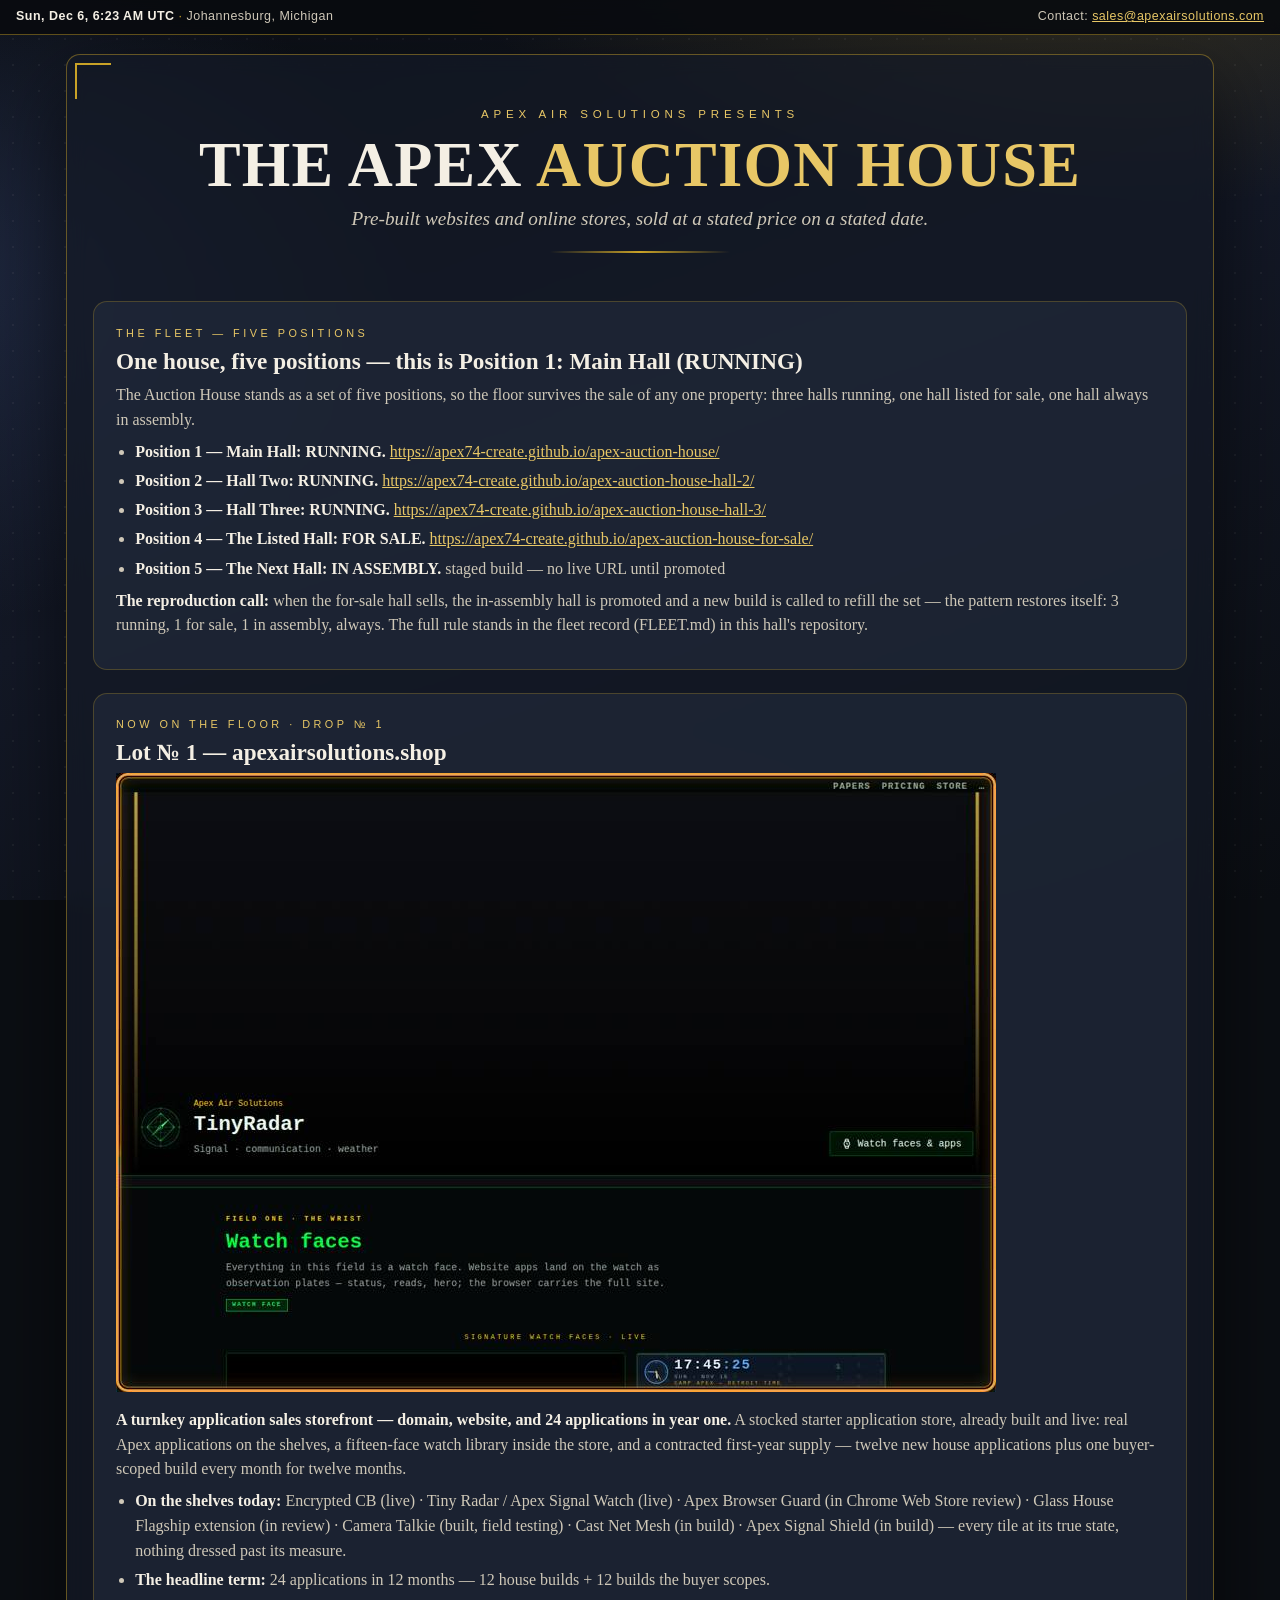
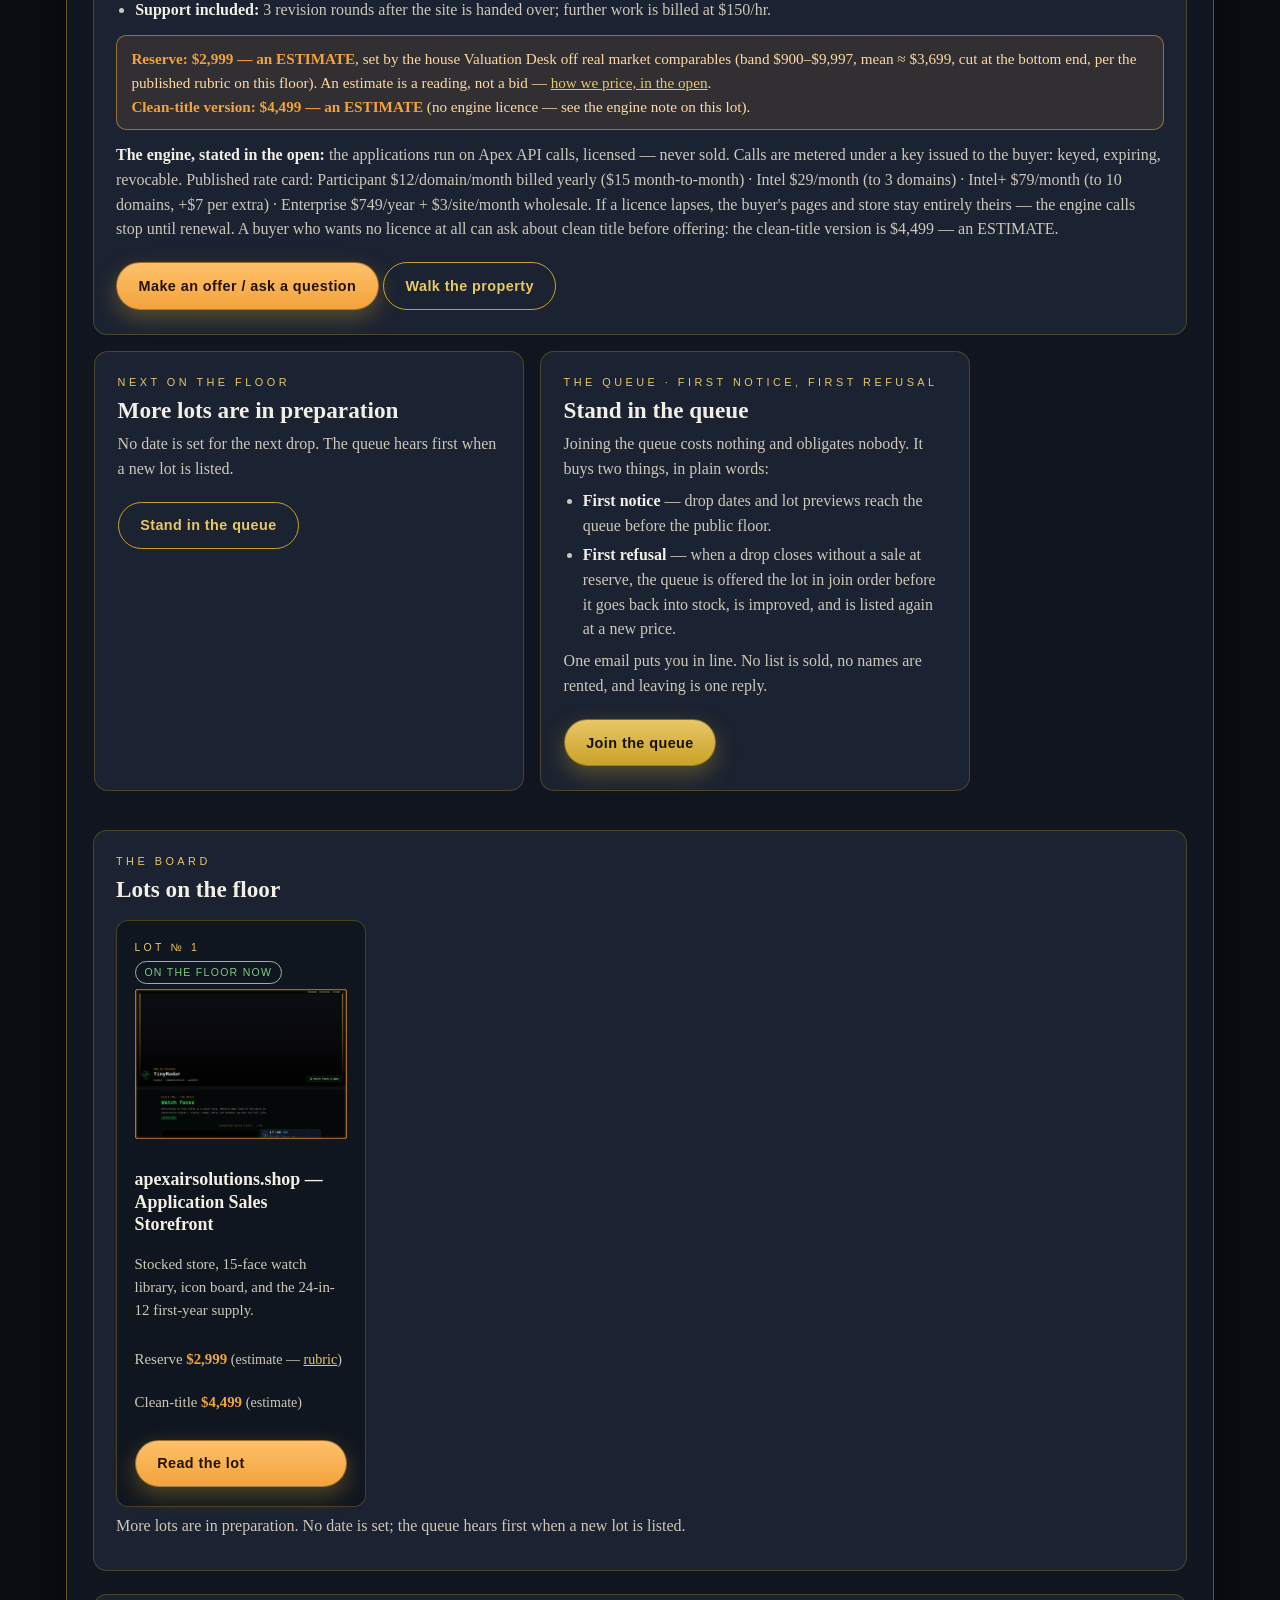
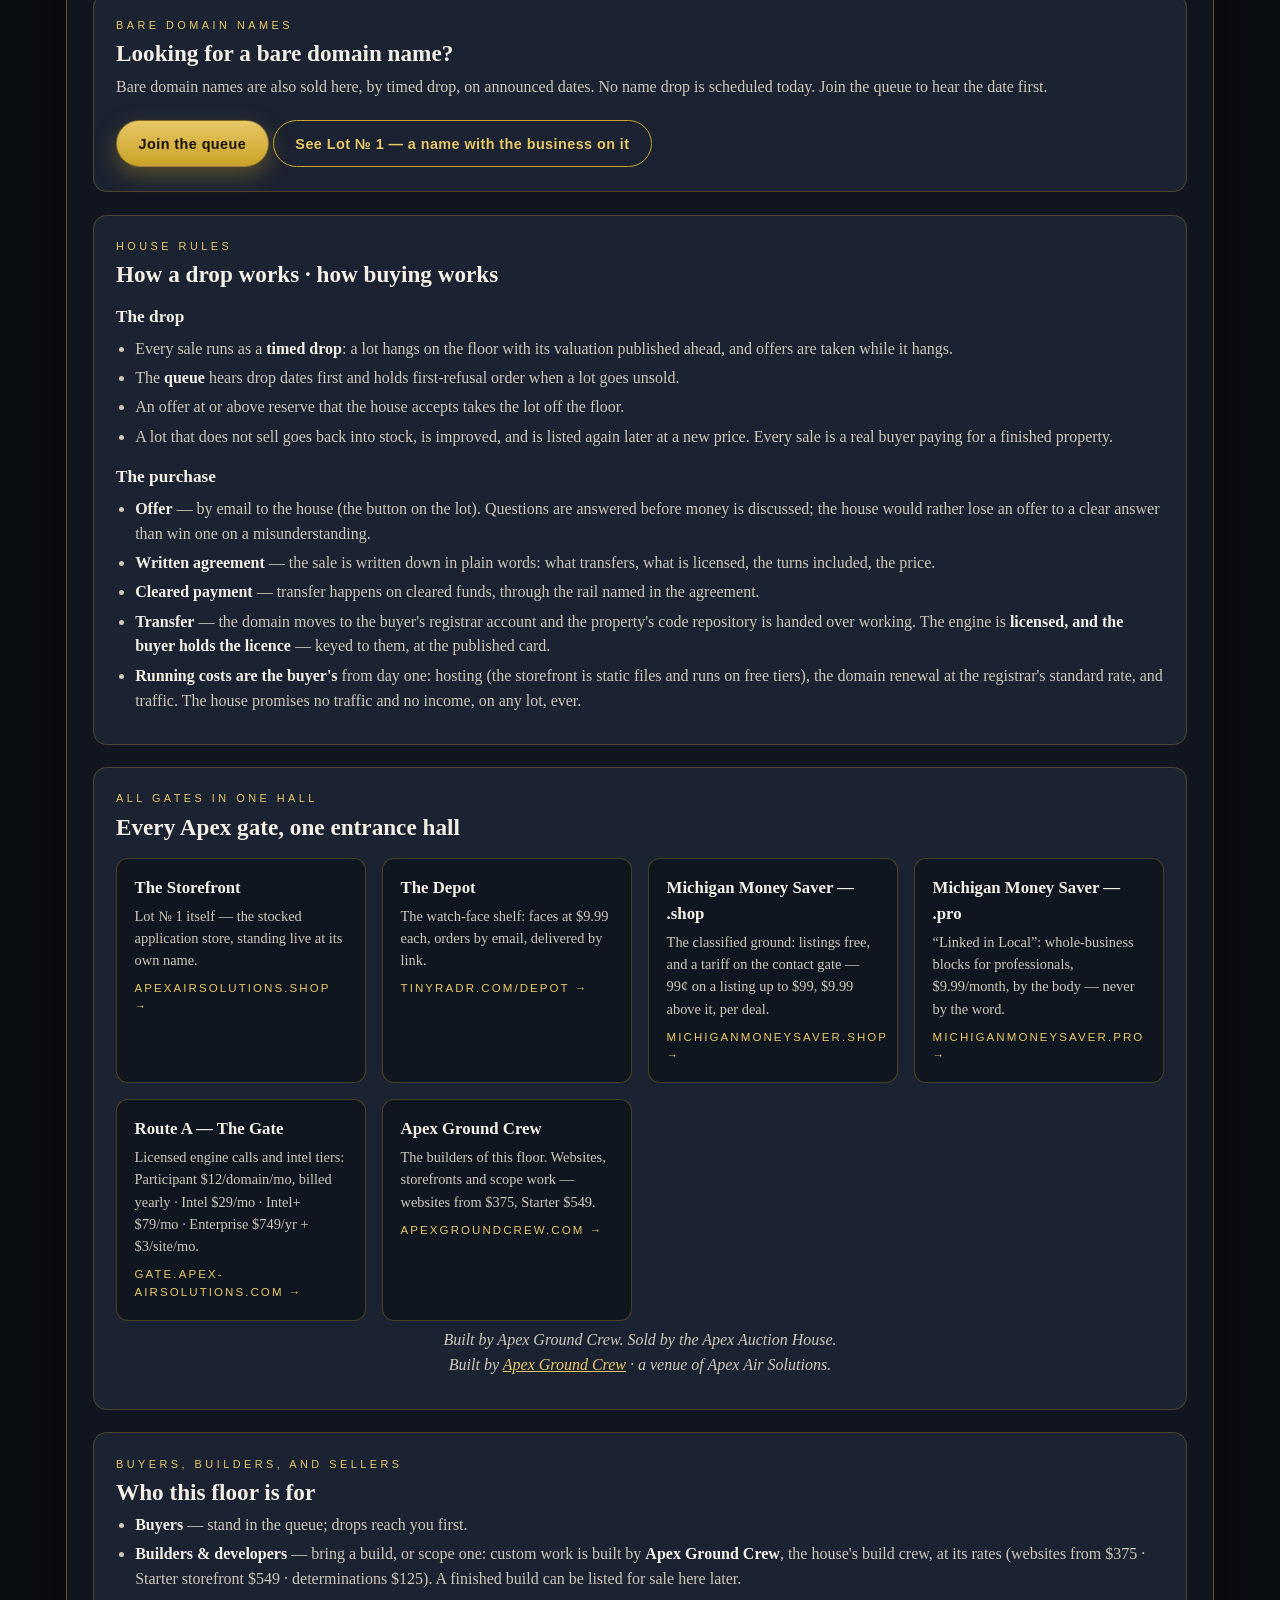
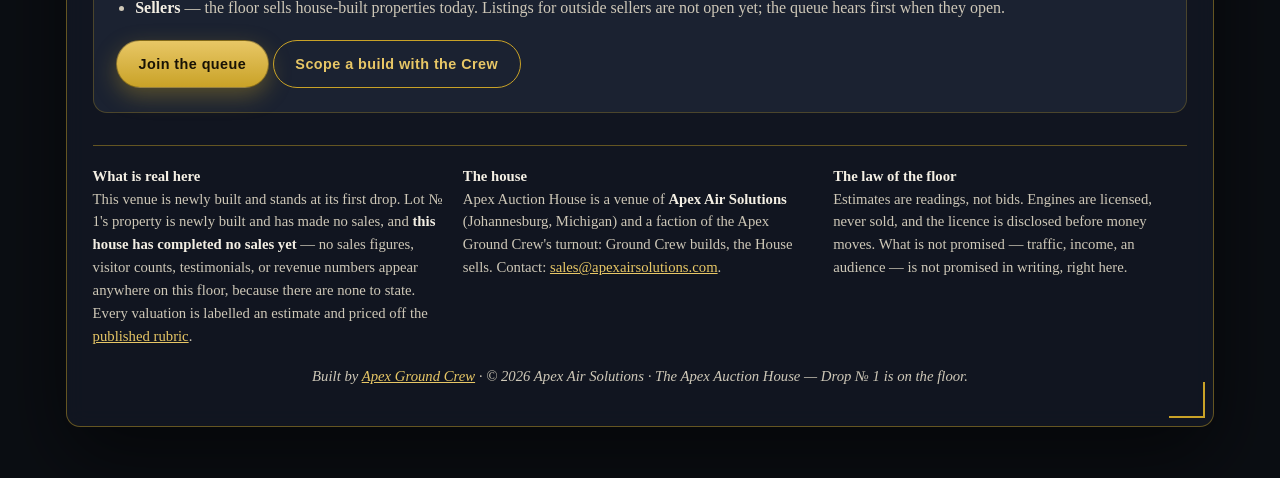
==== commit a3dbfe89: "Fleet five positions: Lot 1 clean-title $4,499 surfaced on the money note and board card; fleet pane" ====
--- a/index.html
+++ b/index.html
@@ -32,11 +32,27 @@
     <div class="rule"></div>
   </header>
 
+  <section class="panel" id="fleet">
+<div class="kicker">The fleet — five positions</div>
+<h2>One house, five positions — this is Position 1: Main Hall (RUNNING)</h2>
+<p>The Auction House stands as a set of five positions, so the floor survives the sale of any one property: three halls running, one hall listed for sale, one hall always in assembly.</p>
+<ul>
+<li><b>Position 1 — Main Hall: RUNNING.</b> <a href="https://apex74-create.github.io/apex-auction-house/">https://apex74-create.github.io/apex-auction-house/</a></li>
+<li><b>Position 2 — Hall Two: RUNNING.</b> <a href="https://apex74-create.github.io/apex-auction-house-hall-2/">https://apex74-create.github.io/apex-auction-house-hall-2/</a></li>
+<li><b>Position 3 — Hall Three: RUNNING.</b> <a href="https://apex74-create.github.io/apex-auction-house-hall-3/">https://apex74-create.github.io/apex-auction-house-hall-3/</a></li>
+<li><b>Position 4 — The Listed Hall: FOR SALE.</b> <a href="https://apex74-create.github.io/apex-auction-house-for-sale/">https://apex74-create.github.io/apex-auction-house-for-sale/</a></li>
+<li><b>Position 5 — The Next Hall: IN ASSEMBLY.</b> staged build — no live URL until promoted</li>
+</ul>
+<p><b>The reproduction call:</b> when the for-sale hall sells, the in-assembly hall is promoted and a new build is called to refill the set — the pattern restores itself: 3 running, 1 for sale, 1 in assembly, always. The full rule stands in the fleet record (FLEET.md) in this hall's repository.</p>
+</section>
+
+  
+
   <!-- ============ THE DROP MACHINE ============ -->
   <section class="panel" id="current-drop">
     <div class="kicker">Now on the floor · Drop № 1</div>
     <h2>Lot № 1 — apexairsolutions.shop</h2>
-    <img src="lot-1-apexairsolutions-shop.png" alt="Screenshot of apexairsolutions.shop, the application storefront offered as Lot 1" style="max-width:100%;height:auto;display:block;margin:0 0 1em;">
+    <img src="lot-1-apexairsolutions-shop.jpg" alt="Screenshot of apexairsolutions.shop, the application storefront offered as Lot 1" style="max-width:100%;height:auto;display:block;margin:0 0 1em;">
     <p><b>A turnkey application sales storefront — domain, website, and 24 applications in year one.</b>
     A stocked starter application store, already built and live: real Apex applications on the shelves,
     a fifteen-face watch library inside the store, and a contracted first-year supply — twelve new house
@@ -52,7 +68,8 @@
     <div class="money-note">
       <b>Reserve: <span class="money">$2,999</span> — an ESTIMATE</b>, set by the house Valuation Desk off
       real market comparables (band $900–$9,997, mean ≈ $3,699, cut at the bottom end, per the published
-      rubric on this floor). An estimate is a reading, not a bid — <a href="rubric.html">how we price, in the open</a>.
+      rubric on this floor). An estimate is a reading, not a bid — <a href="rubric.html">how we price, in the open</a>.<br>
+      <b>Clean-title version: <span class="money">$4,499</span> — an ESTIMATE</b> (no engine licence — see the engine note on this lot).
     </div>
     <p><b>The engine, stated in the open:</b> the applications run on Apex API calls, licensed — never sold.
     Calls are metered under a key issued to the buyer: keyed, expiring, revocable. Published rate card:
@@ -95,11 +112,12 @@
       <article class="lot">
         <span class="lotno">Lot № 1</span>
         <span class="badge live">On the floor now</span>
-        <img src="lot-1-apexairsolutions-shop.png" alt="Screenshot of apexairsolutions.shop, the application storefront offered as Lot 1" style="max-width:100%;height:auto;display:block;margin:0 0 .6em;">
+        <img src="lot-1-apexairsolutions-shop.jpg" alt="Screenshot of apexairsolutions.shop, the application storefront offered as Lot 1" style="max-width:100%;height:auto;display:block;margin:0 0 .6em;">
         <h3>apexairsolutions.shop — Application Sales Storefront</h3>
         <p>Stocked store, 15-face watch library, icon board, and the 24-in-12 first-year supply.</p>
         <div class="grow"></div>
         <p>Reserve <span class="money">$2,999</span> <span class="small">(estimate — <a href="rubric.html">rubric</a>)</span></p>
+        <p>Clean-title <span class="money">$4,499</span> <span class="small">(estimate)</span></p>
         <a class="btn amber" href="#current-drop">Read the lot</a>
       </article>
 
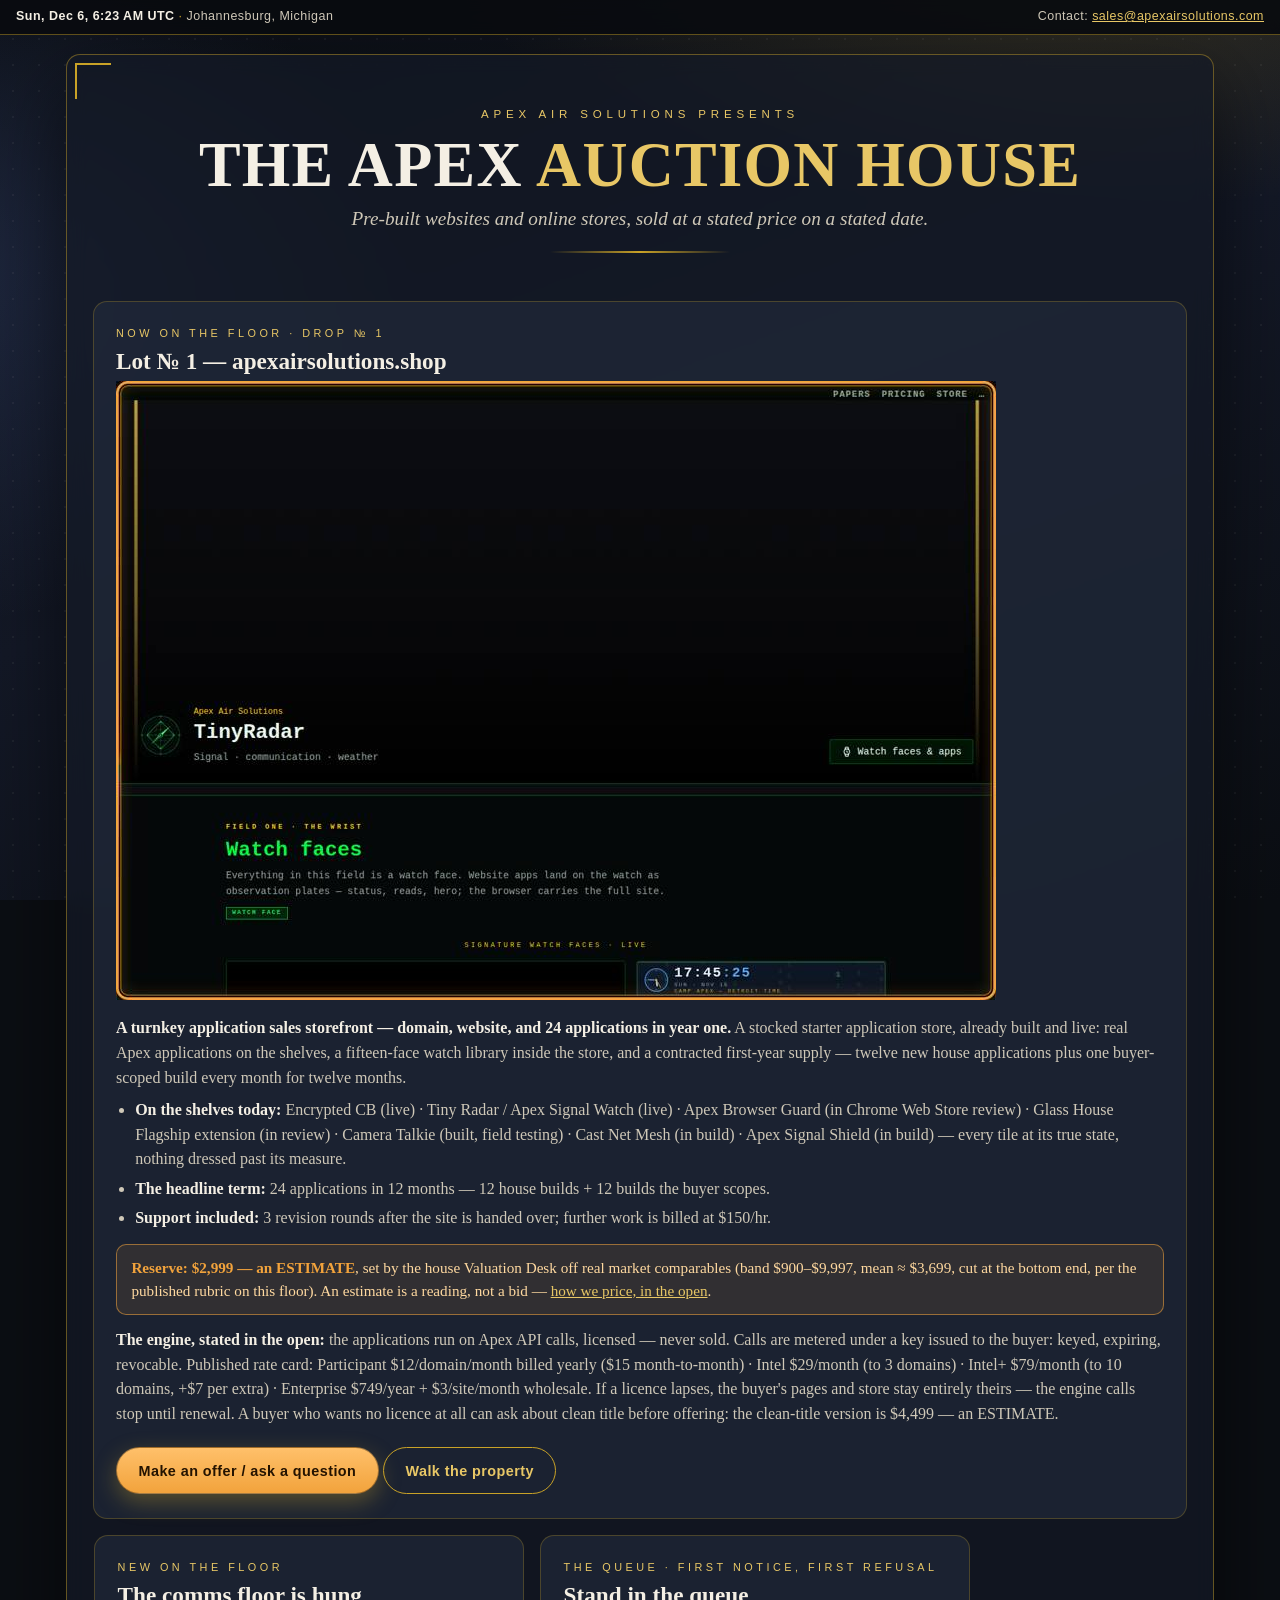
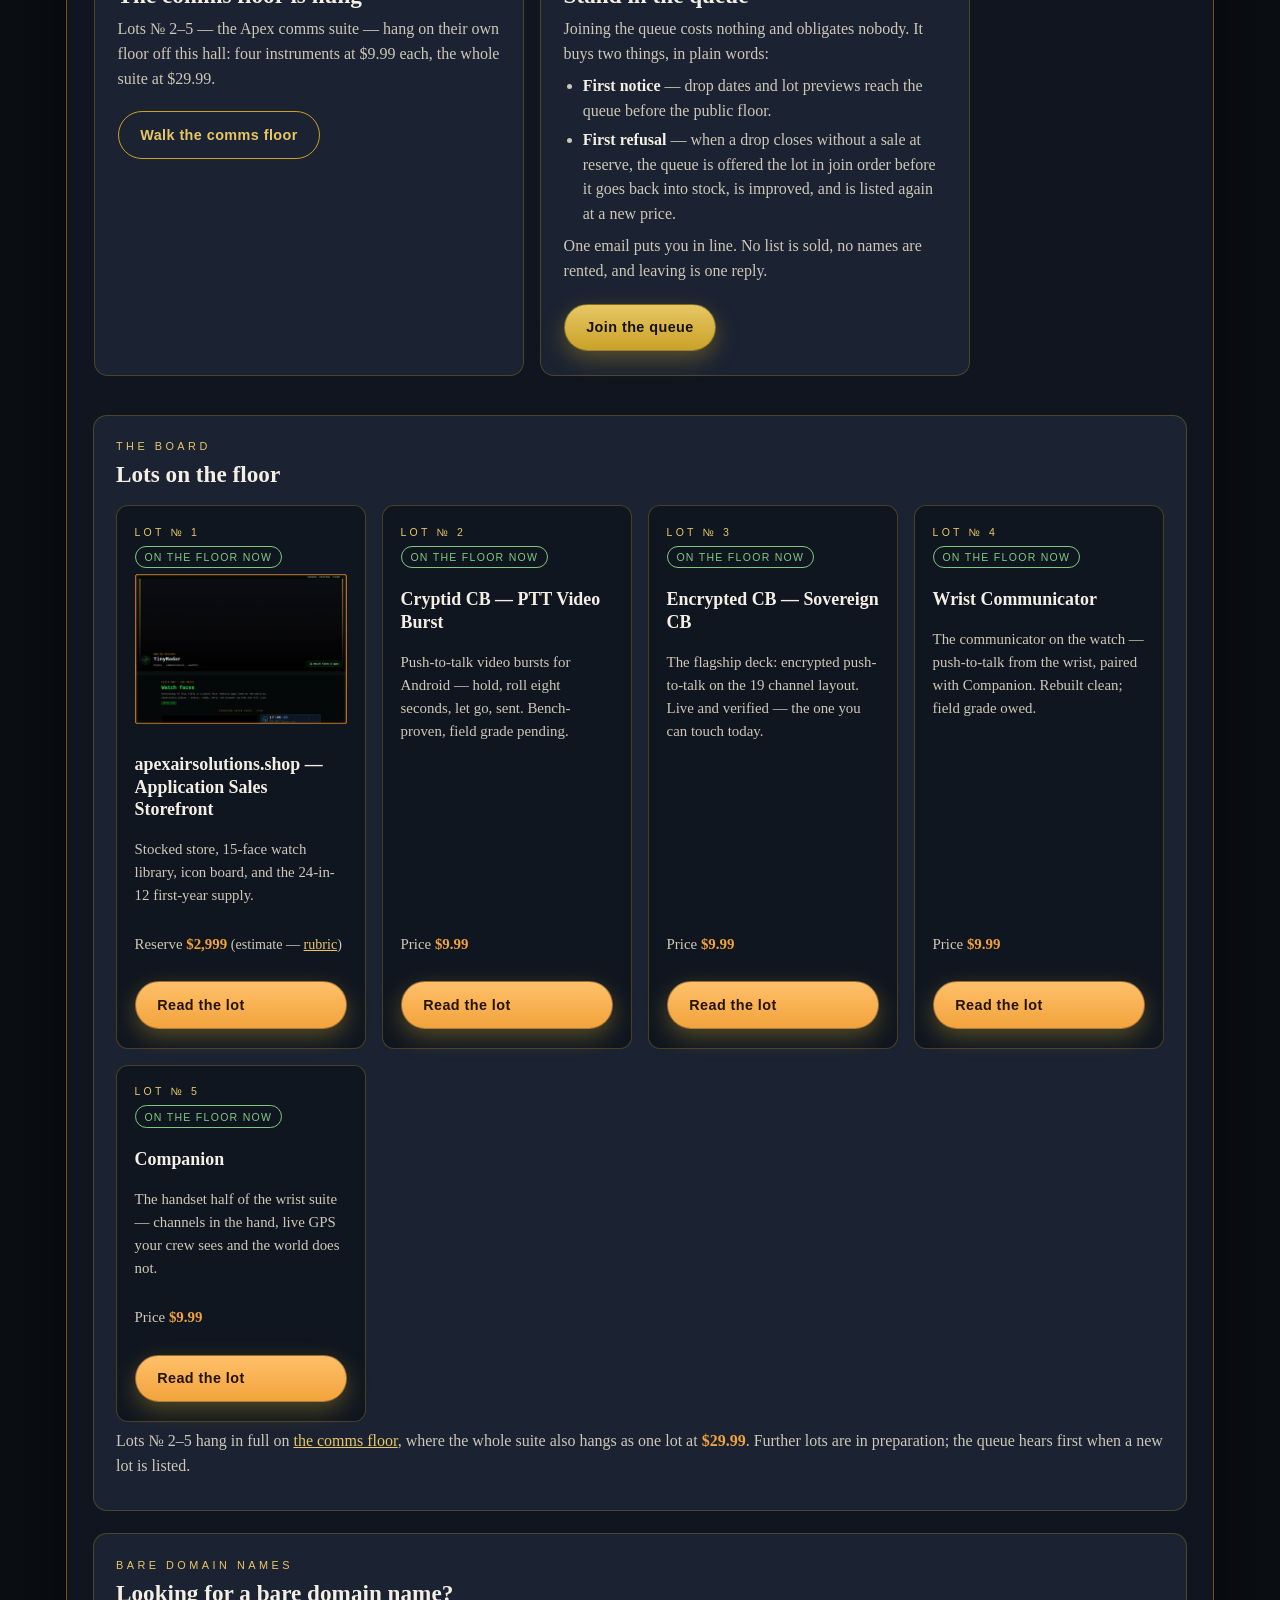
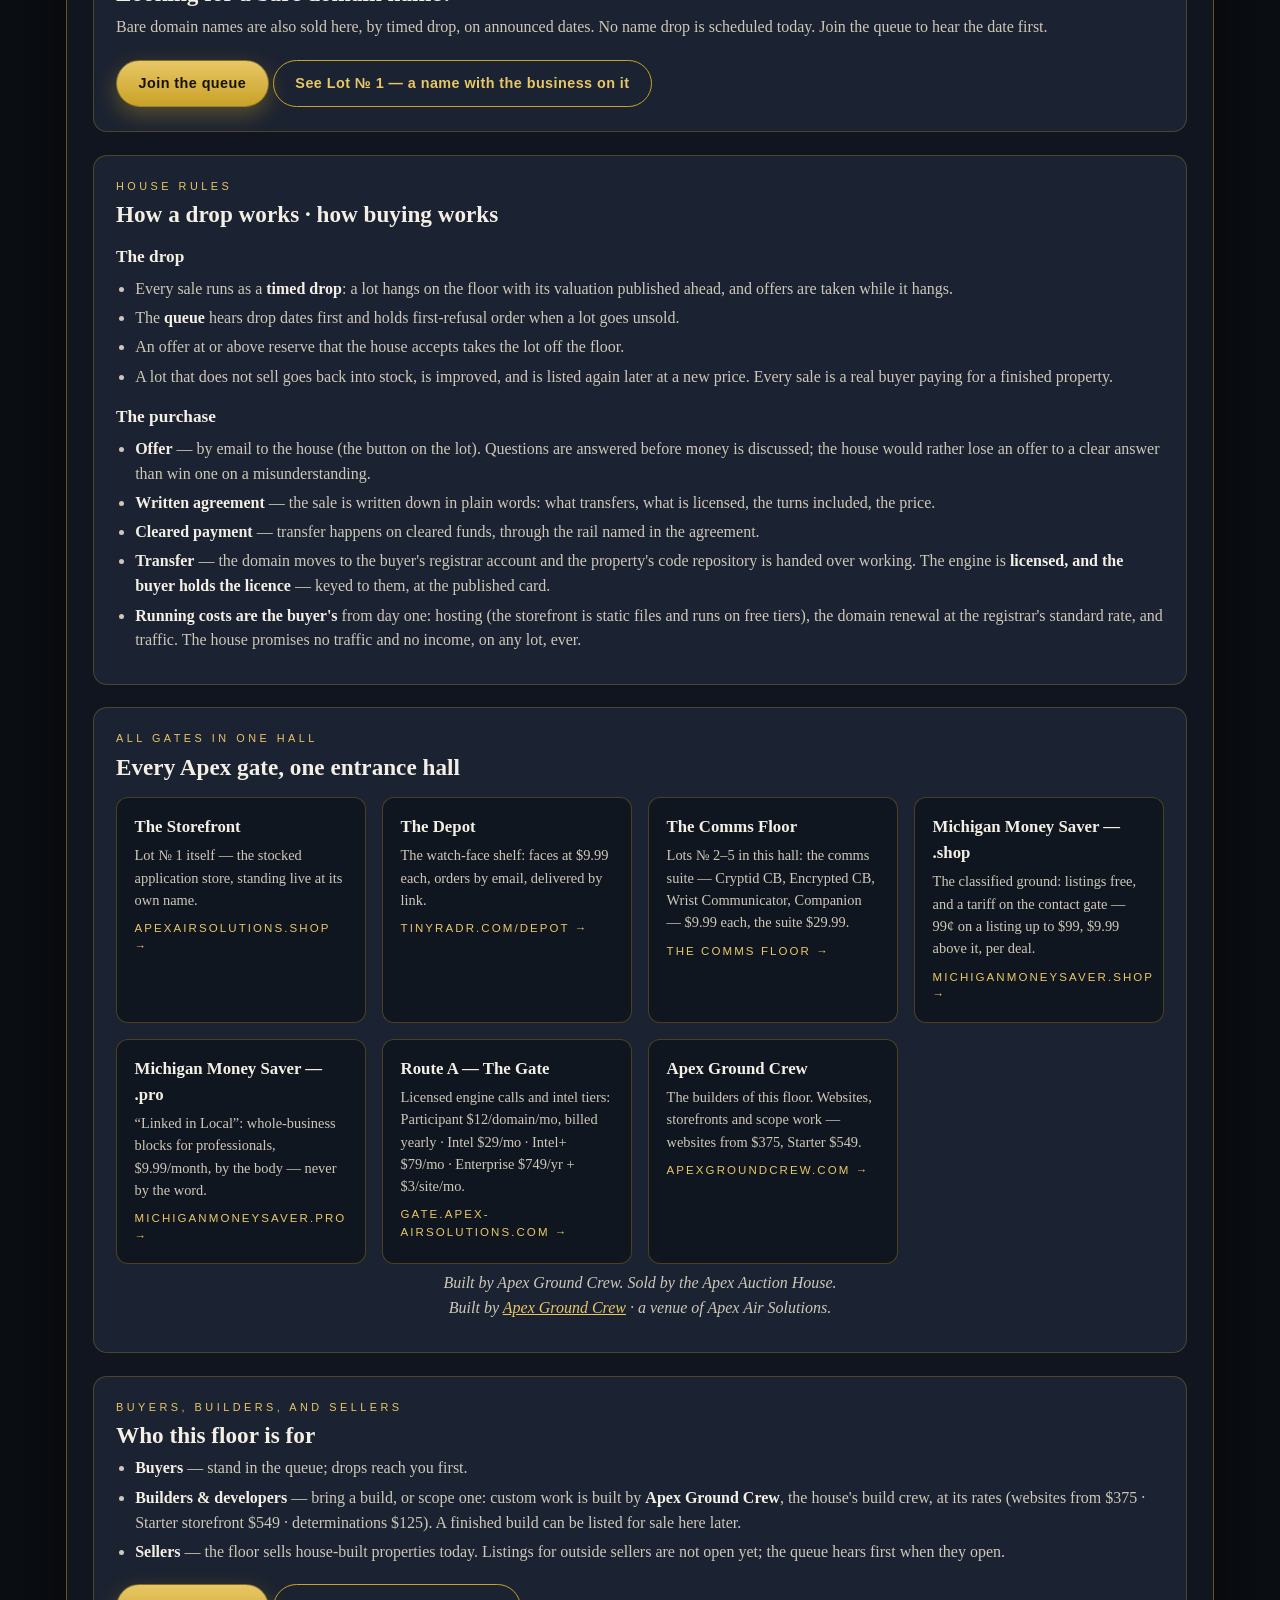
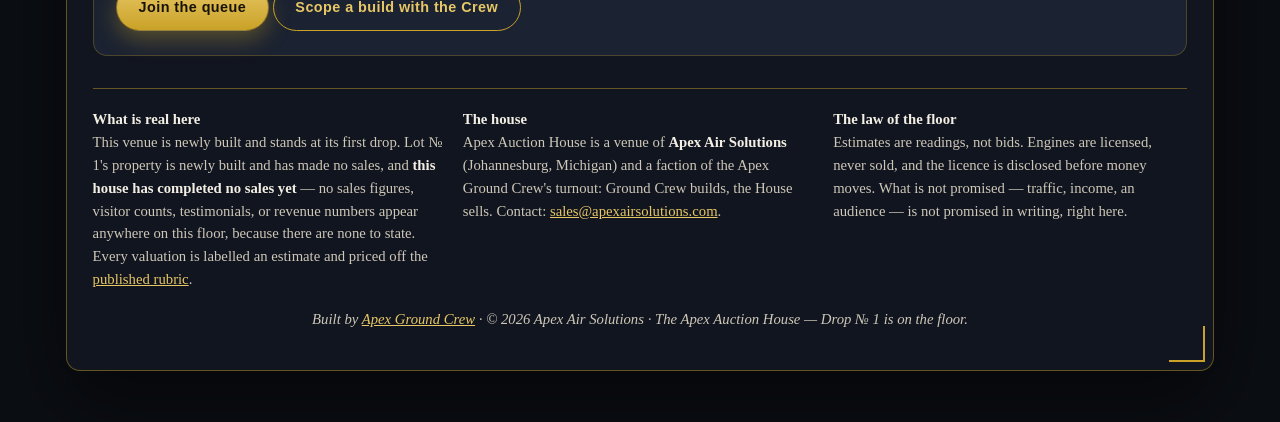
==== commit 1ab838fd: "Hang the comms floor: Lots 2-5 (comms suite) + bundle - comms.html: the comms floor - Cryptid CB, En" ====
--- a/index.html
+++ b/index.html
@@ -32,22 +32,6 @@
     <div class="rule"></div>
   </header>
 
-  <section class="panel" id="fleet">
-<div class="kicker">The fleet — five positions</div>
-<h2>One house, five positions — this is Position 1: Main Hall (RUNNING)</h2>
-<p>The Auction House stands as a set of five positions, so the floor survives the sale of any one property: three halls running, one hall listed for sale, one hall always in assembly.</p>
-<ul>
-<li><b>Position 1 — Main Hall: RUNNING.</b> <a href="https://apex74-create.github.io/apex-auction-house/">https://apex74-create.github.io/apex-auction-house/</a></li>
-<li><b>Position 2 — Hall Two: RUNNING.</b> <a href="https://apex74-create.github.io/apex-auction-house-hall-2/">https://apex74-create.github.io/apex-auction-house-hall-2/</a></li>
-<li><b>Position 3 — Hall Three: RUNNING.</b> <a href="https://apex74-create.github.io/apex-auction-house-hall-3/">https://apex74-create.github.io/apex-auction-house-hall-3/</a></li>
-<li><b>Position 4 — The Listed Hall: FOR SALE.</b> <a href="https://apex74-create.github.io/apex-auction-house-for-sale/">https://apex74-create.github.io/apex-auction-house-for-sale/</a></li>
-<li><b>Position 5 — The Next Hall: IN ASSEMBLY.</b> staged build — no live URL until promoted</li>
-</ul>
-<p><b>The reproduction call:</b> when the for-sale hall sells, the in-assembly hall is promoted and a new build is called to refill the set — the pattern restores itself: 3 running, 1 for sale, 1 in assembly, always. The full rule stands in the fleet record (FLEET.md) in this hall's repository.</p>
-</section>
-
-  
-
   <!-- ============ THE DROP MACHINE ============ -->
   <section class="panel" id="current-drop">
     <div class="kicker">Now on the floor · Drop № 1</div>
@@ -68,8 +52,7 @@
     <div class="money-note">
       <b>Reserve: <span class="money">$2,999</span> — an ESTIMATE</b>, set by the house Valuation Desk off
       real market comparables (band $900–$9,997, mean ≈ $3,699, cut at the bottom end, per the published
-      rubric on this floor). An estimate is a reading, not a bid — <a href="rubric.html">how we price, in the open</a>.<br>
-      <b>Clean-title version: <span class="money">$4,499</span> — an ESTIMATE</b> (no engine licence — see the engine note on this lot).
+      rubric on this floor). An estimate is a reading, not a bid — <a href="rubric.html">how we price, in the open</a>.
     </div>
     <p><b>The engine, stated in the open:</b> the applications run on Apex API calls, licensed — never sold.
     Calls are metered under a key issued to the buyer: keyed, expiring, revocable. Published rate card:
@@ -84,10 +67,11 @@
 
   <div class="rail" aria-label="The drop machine">
     <section class="panel">
-      <div class="kicker">Next on the floor</div>
-      <h2>More lots are in preparation</h2>
-      <p>No date is set for the next drop. The queue hears first when a new lot is listed.</p>
-      <a class="btn ghost" href="#queue">Stand in the queue</a>
+      <div class="kicker">New on the floor</div>
+      <h2>The comms floor is hung</h2>
+      <p>Lots № 2–5 — the Apex comms suite — hang on their own floor off this hall:
+      four instruments at $9.99 each, the whole suite at $29.99.</p>
+      <a class="btn ghost" href="comms.html">Walk the comms floor</a>
     </section>
 
     <section class="panel" id="queue">
@@ -117,12 +101,53 @@
         <p>Stocked store, 15-face watch library, icon board, and the 24-in-12 first-year supply.</p>
         <div class="grow"></div>
         <p>Reserve <span class="money">$2,999</span> <span class="small">(estimate — <a href="rubric.html">rubric</a>)</span></p>
-        <p>Clean-title <span class="money">$4,499</span> <span class="small">(estimate)</span></p>
         <a class="btn amber" href="#current-drop">Read the lot</a>
       </article>
 
-    </div>
-    <p>More lots are in preparation. No date is set; the queue hears first when a new lot is listed.</p>
+      <article class="lot">
+        <span class="lotno">Lot № 2</span>
+        <span class="badge live">On the floor now</span>
+        <h3>Cryptid CB — PTT Video Burst</h3>
+        <p>Push-to-talk video bursts for Android — hold, roll eight seconds, let go, sent. Bench-proven, field grade pending.</p>
+        <div class="grow"></div>
+        <p>Price <span class="money">$9.99</span></p>
+        <a class="btn amber" href="comms.html#lot-2">Read the lot</a>
+      </article>
+
+      <article class="lot">
+        <span class="lotno">Lot № 3</span>
+        <span class="badge live">On the floor now</span>
+        <h3>Encrypted CB — Sovereign CB</h3>
+        <p>The flagship deck: encrypted push-to-talk on the 19 channel layout. Live and verified — the one you can touch today.</p>
+        <div class="grow"></div>
+        <p>Price <span class="money">$9.99</span></p>
+        <a class="btn amber" href="comms.html#lot-3">Read the lot</a>
+      </article>
+
+      <article class="lot">
+        <span class="lotno">Lot № 4</span>
+        <span class="badge live">On the floor now</span>
+        <h3>Wrist Communicator</h3>
+        <p>The communicator on the watch — push-to-talk from the wrist, paired with Companion. Rebuilt clean; field grade owed.</p>
+        <div class="grow"></div>
+        <p>Price <span class="money">$9.99</span></p>
+        <a class="btn amber" href="comms.html#lot-4">Read the lot</a>
+      </article>
+
+      <article class="lot">
+        <span class="lotno">Lot № 5</span>
+        <span class="badge live">On the floor now</span>
+        <h3>Companion</h3>
+        <p>The handset half of the wrist suite — channels in the hand, live GPS your crew sees and the world does not.</p>
+        <div class="grow"></div>
+        <p>Price <span class="money">$9.99</span></p>
+        <a class="btn amber" href="comms.html#lot-5">Read the lot</a>
+      </article>
+
+    </div>
+    <p>Lots № 2–5 hang in full on <a href="comms.html">the comms floor</a>, where the whole
+    suite also hangs as one lot at <span class="money">$29.99</span>. Further lots are in
+    preparation; the queue hears first when a new lot is listed.</p>
   </section>
 
   <!-- ============ THE NAME-INTENT DOOR ============ -->
@@ -179,6 +204,11 @@
         <div class="gname">The Depot</div>
         <div class="gline">The watch-face shelf: faces at $9.99 each, orders by email, delivered by link.</div>
         <div class="ggo">tinyradr.com/depot →</div>
+      </a>
+      <a class="gate" href="comms.html">
+        <div class="gname">The Comms Floor</div>
+        <div class="gline">Lots № 2–5 in this hall: the comms suite — Cryptid CB, Encrypted CB, Wrist Communicator, Companion — $9.99 each, the suite $29.99.</div>
+        <div class="ggo">The comms floor →</div>
       </a>
       <a class="gate" href="https://michiganmoneysaver.shop/">
         <div class="gname">Michigan Money Saver — .shop</div>
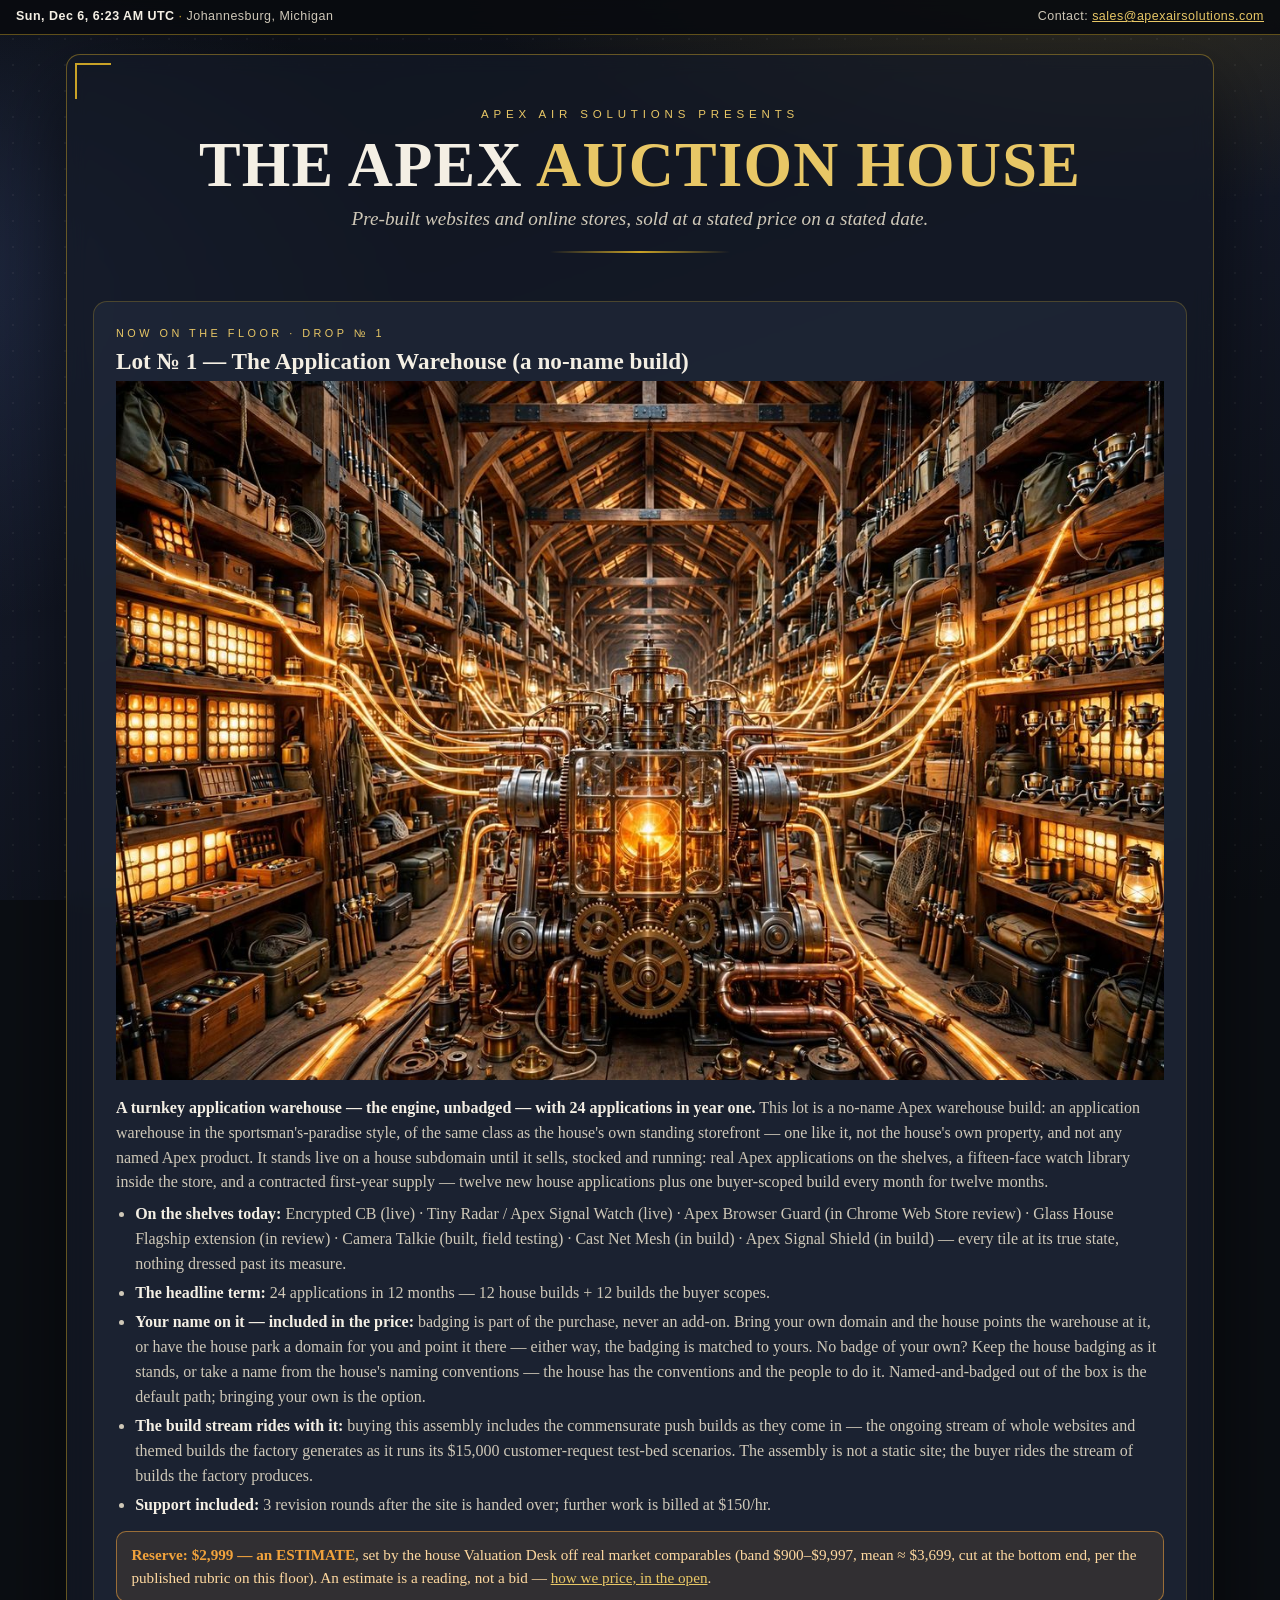
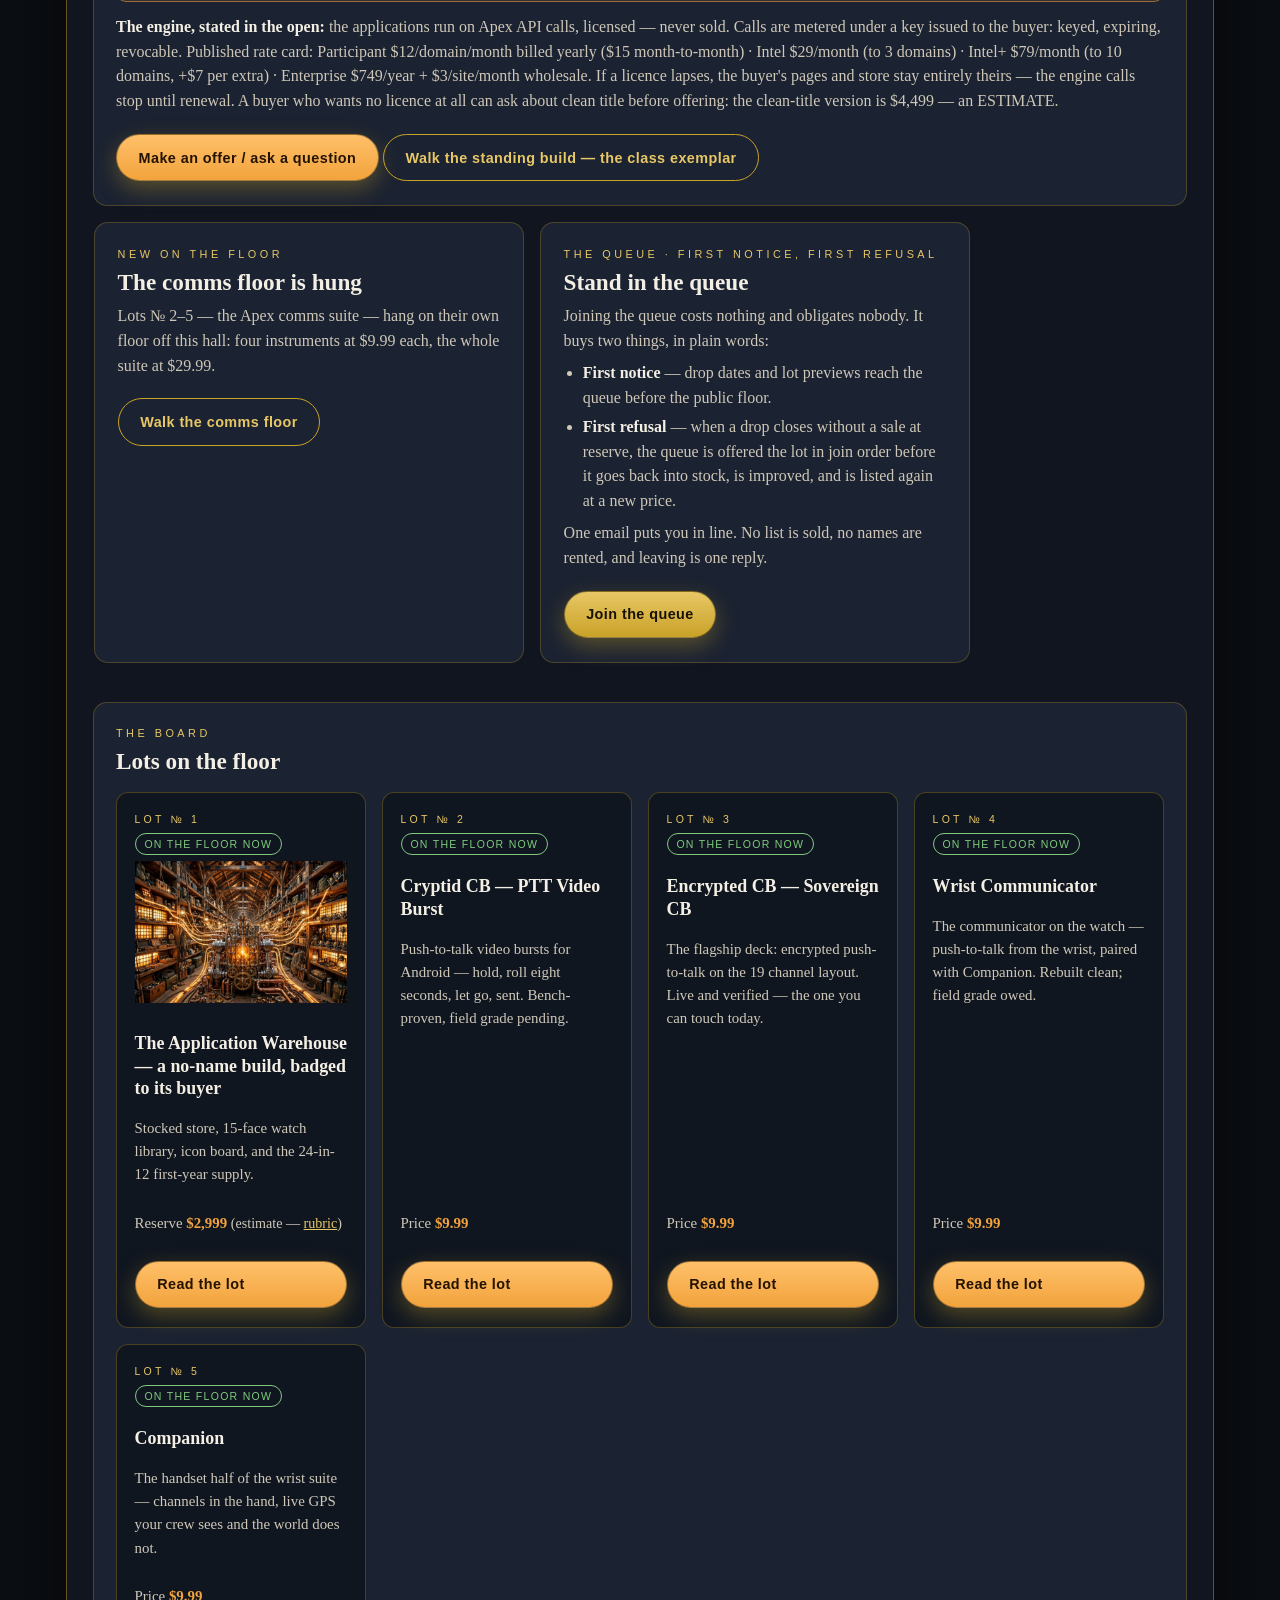
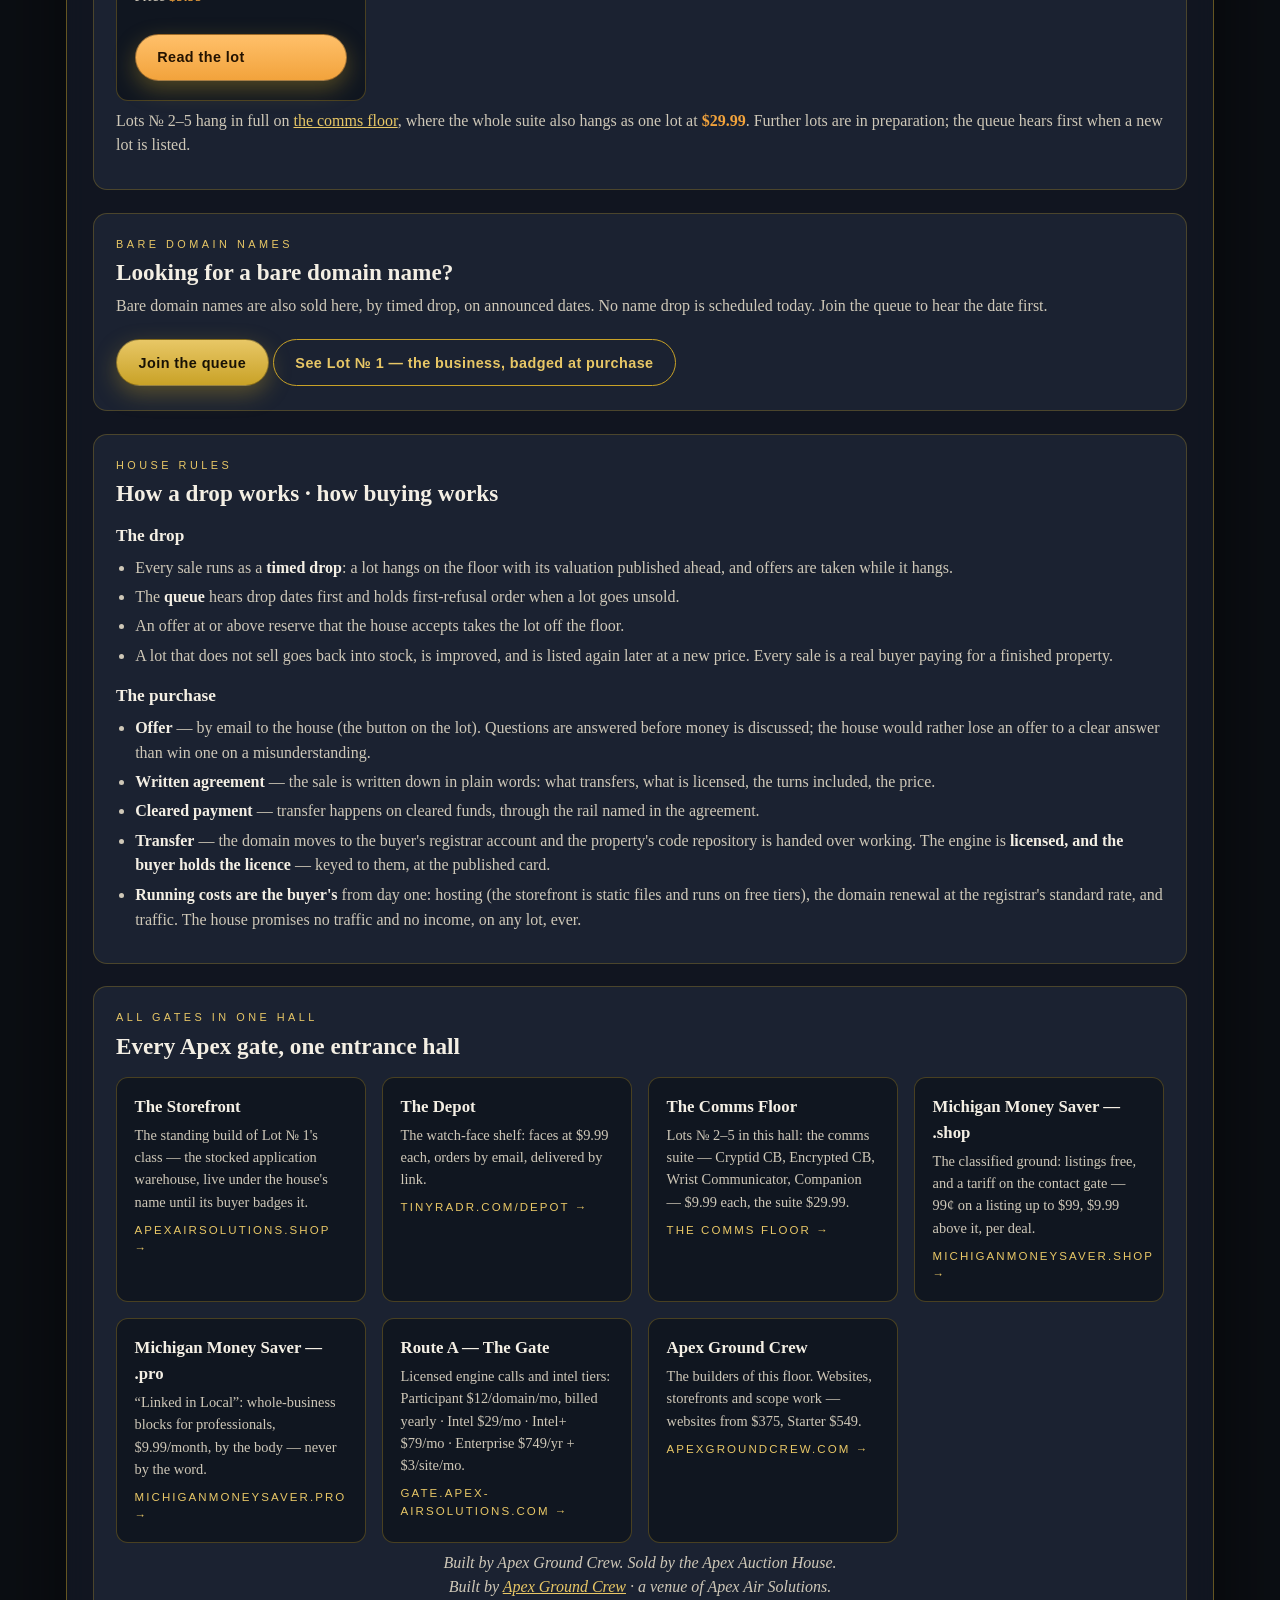
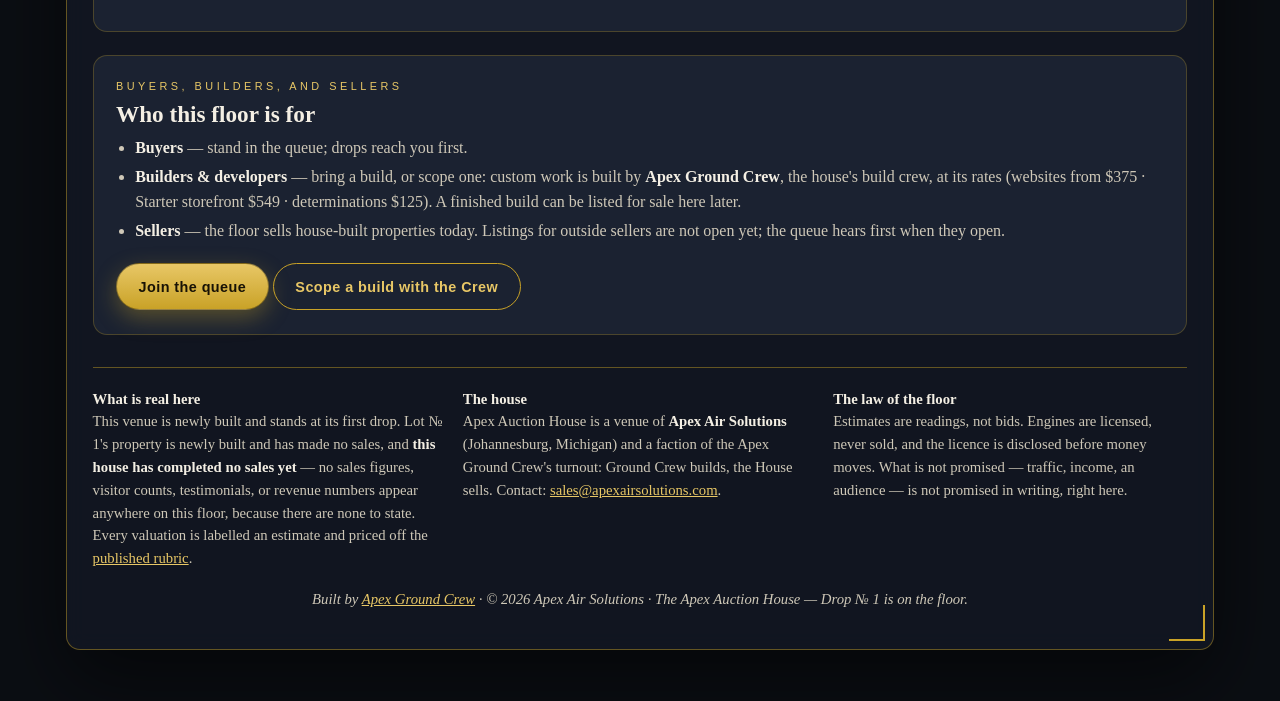
==== commit 28af6f8c: "Lot 1: warehouse-engine hero + no-name warehouse copy - lot-1-warehouse-engine.jpg: new hero — the w" ====
--- a/index.html
+++ b/index.html
@@ -35,18 +35,31 @@
   <!-- ============ THE DROP MACHINE ============ -->
   <section class="panel" id="current-drop">
     <div class="kicker">Now on the floor · Drop № 1</div>
-    <h2>Lot № 1 — apexairsolutions.shop</h2>
-    <img src="lot-1-apexairsolutions-shop.jpg" alt="Screenshot of apexairsolutions.shop, the application storefront offered as Lot 1" style="max-width:100%;height:auto;display:block;margin:0 0 1em;">
-    <p><b>A turnkey application sales storefront — domain, website, and 24 applications in year one.</b>
-    A stocked starter application store, already built and live: real Apex applications on the shelves,
-    a fifteen-face watch library inside the store, and a contracted first-year supply — twelve new house
-    applications plus one buyer-scoped build every month for twelve months.</p>
+    <h2>Lot № 1 — The Application Warehouse (a no-name build)</h2>
+    <img src="lot-1-warehouse-engine.jpg" alt="The warehouse engine — the unbadged application warehouse offered as Lot 1: the machine itself, badged to its buyer at purchase" style="max-width:100%;height:auto;display:block;margin:0 0 1em;">
+    <p><b>A turnkey application warehouse — the engine, unbadged — with 24 applications in year one.</b>
+    This lot is a no-name Apex warehouse build: an application warehouse in the sportsman's-paradise
+    style, of the same class as the house's own standing storefront — one like it, not the house's own
+    property, and not any named Apex product. It stands live on a house subdomain until it sells,
+    stocked and running: real Apex applications on the shelves, a fifteen-face watch library inside
+    the store, and a contracted first-year supply — twelve new house applications plus one
+    buyer-scoped build every month for twelve months.</p>
     <ul>
       <li><b>On the shelves today:</b> Encrypted CB (live) · Tiny Radar / Apex Signal Watch (live) ·
       Apex Browser Guard (in Chrome Web Store review) · Glass House Flagship extension (in review) ·
       Camera Talkie (built, field testing) · Cast Net Mesh (in build) · Apex Signal Shield (in build) —
       every tile at its true state, nothing dressed past its measure.</li>
       <li><b>The headline term:</b> 24 applications in 12 months — 12 house builds + 12 builds the buyer scopes.</li>
+      <li><b>Your name on it — included in the price:</b> badging is part of the purchase, never an
+      add-on. Bring your own domain and the house points the warehouse at it, or have the house park a
+      domain for you and point it there — either way, the badging is matched to yours. No badge of
+      your own? Keep the house badging as it stands, or take a name from the house's naming
+      conventions — the house has the conventions and the people to do it. Named-and-badged out of
+      the box is the default path; bringing your own is the option.</li>
+      <li><b>The build stream rides with it:</b> buying this assembly includes the commensurate push
+      builds as they come in — the ongoing stream of whole websites and themed builds the factory
+      generates as it runs its $15,000 customer-request test-bed scenarios. The assembly is not a
+      static site; the buyer rides the stream of builds the factory produces.</li>
       <li><b>Support included:</b> 3 revision rounds after the site is handed over; further work is billed at $150/hr.</li>
     </ul>
     <div class="money-note">
@@ -61,8 +74,8 @@
     If a licence lapses, the buyer's pages and store stay entirely theirs — the engine calls stop until
     renewal. A buyer who wants no licence at all can ask about clean title before offering: the
     clean-title version is $4,499 — an ESTIMATE.</p>
-    <a class="btn amber" href="mailto:sales@apexairsolutions.com?subject=Lot%20%E2%84%96%201%20%E2%80%94%20apexairsolutions.shop%20%E2%80%94%20offer%20%2F%20question">Make an offer / ask a question</a>
-    <a class="btn ghost" href="https://apexairsolutions.shop/">Walk the property</a>
+    <a class="btn amber" href="mailto:sales@apexairsolutions.com?subject=Lot%20%E2%84%96%201%20%E2%80%94%20The%20Application%20Warehouse%20%E2%80%94%20offer%20%2F%20question">Make an offer / ask a question</a>
+    <a class="btn ghost" href="https://apexairsolutions.shop/">Walk the standing build — the class exemplar</a>
   </section>
 
   <div class="rail" aria-label="The drop machine">
@@ -96,8 +109,8 @@
       <article class="lot">
         <span class="lotno">Lot № 1</span>
         <span class="badge live">On the floor now</span>
-        <img src="lot-1-apexairsolutions-shop.jpg" alt="Screenshot of apexairsolutions.shop, the application storefront offered as Lot 1" style="max-width:100%;height:auto;display:block;margin:0 0 .6em;">
-        <h3>apexairsolutions.shop — Application Sales Storefront</h3>
+        <img src="lot-1-warehouse-engine.jpg" alt="The warehouse engine — the unbadged application warehouse offered as Lot 1" style="max-width:100%;height:auto;display:block;margin:0 0 .6em;">
+        <h3>The Application Warehouse — a no-name build, badged to its buyer</h3>
         <p>Stocked store, 15-face watch library, icon board, and the 24-in-12 first-year supply.</p>
         <div class="grow"></div>
         <p>Reserve <span class="money">$2,999</span> <span class="small">(estimate — <a href="rubric.html">rubric</a>)</span></p>
@@ -157,7 +170,7 @@
     <p>Bare domain names are also sold here, by timed drop, on announced dates. No name drop is
     scheduled today. Join the queue to hear the date first.</p>
     <a class="btn" href="mailto:sales@apexairsolutions.com?subject=The%20Queue%20%E2%80%94%20count%20me%20in%20(name%20drops)&body=Name%3A%0AWhat%20I%20build%20%2F%20buy%20%2F%20sell%3A%0A">Join the queue</a>
-    <a class="btn ghost" href="#current-drop">See Lot № 1 — a name with the business on it</a>
+    <a class="btn ghost" href="#current-drop">See Lot № 1 — the business, badged at purchase</a>
   </section>
 
   <!-- ============ HOW IT WORKS ============ -->
@@ -197,7 +210,7 @@
     <div class="gates">
       <a class="gate" href="https://apexairsolutions.shop/">
         <div class="gname">The Storefront</div>
-        <div class="gline">Lot № 1 itself — the stocked application store, standing live at its own name.</div>
+        <div class="gline">The standing build of Lot № 1's class — the stocked application warehouse, live under the house's name until its buyer badges it.</div>
         <div class="ggo">apexairsolutions.shop →</div>
       </a>
       <a class="gate" href="https://tinyradr.com/depot">
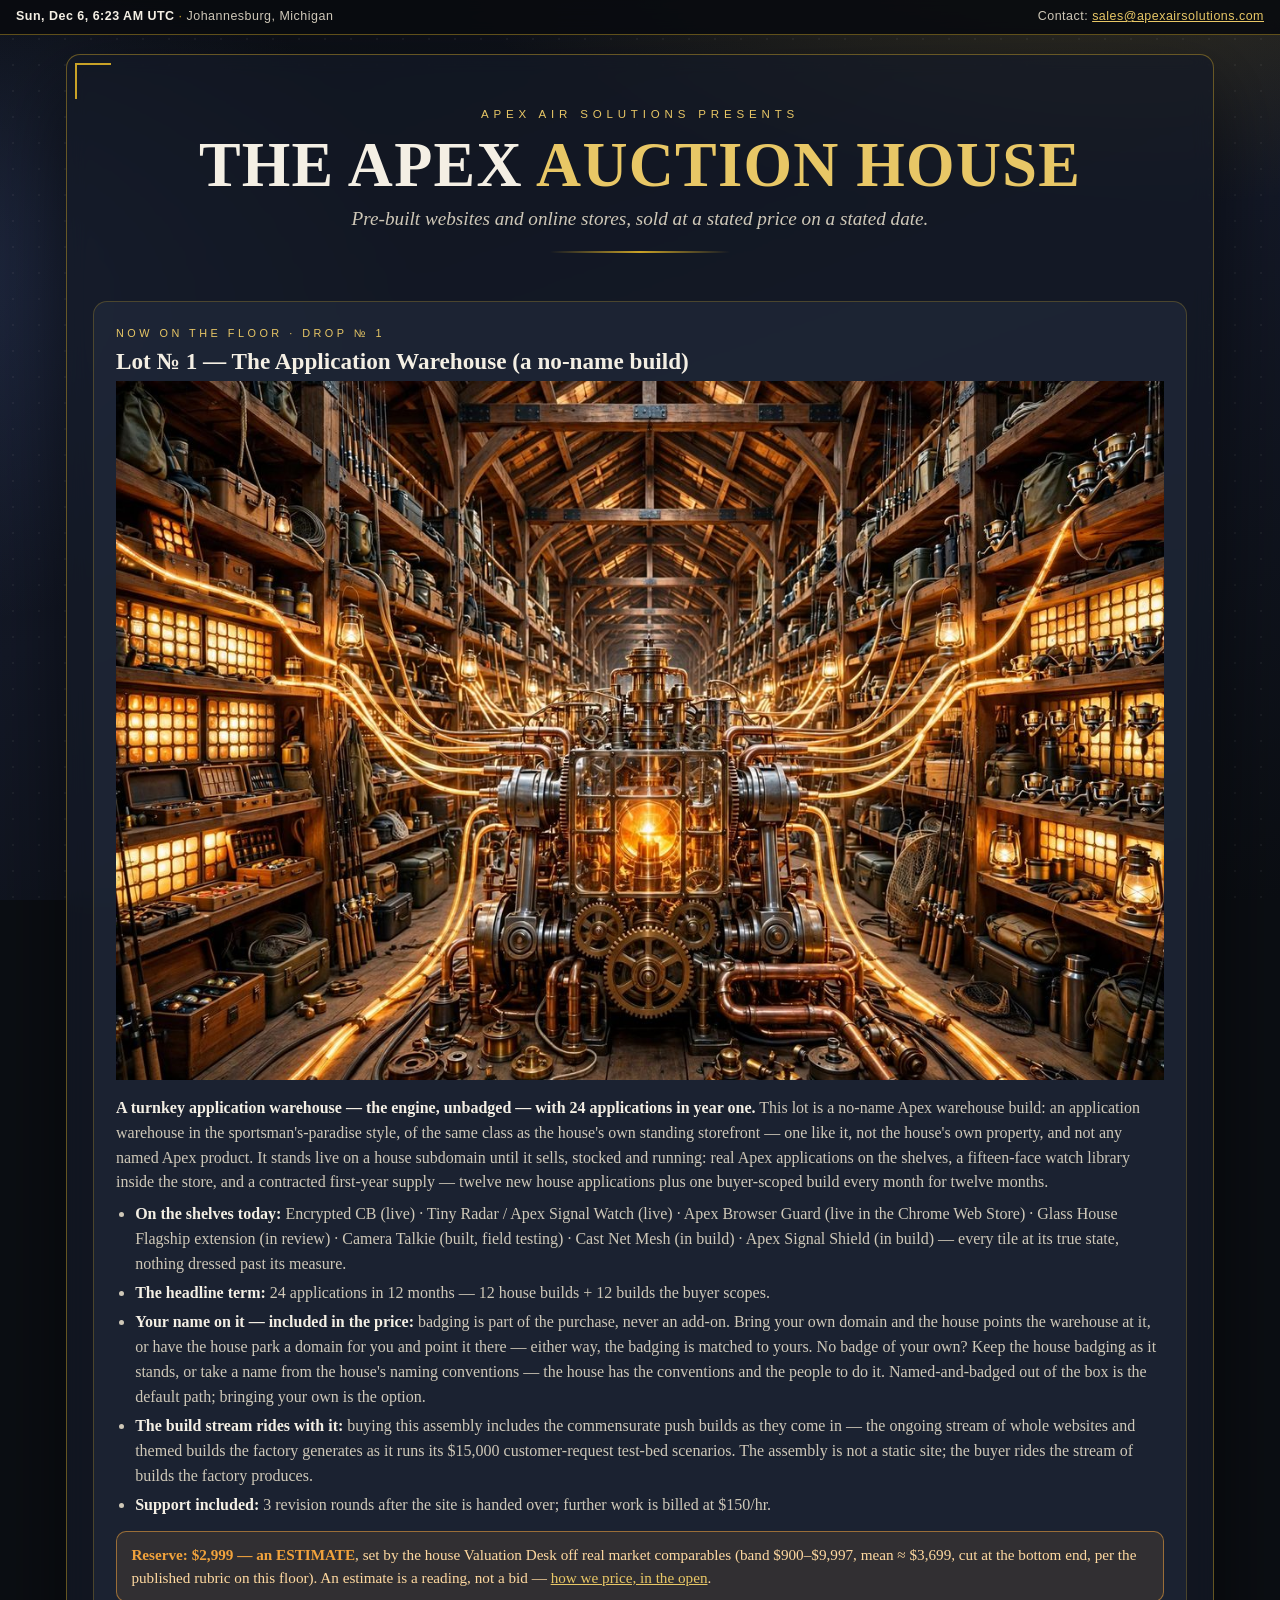
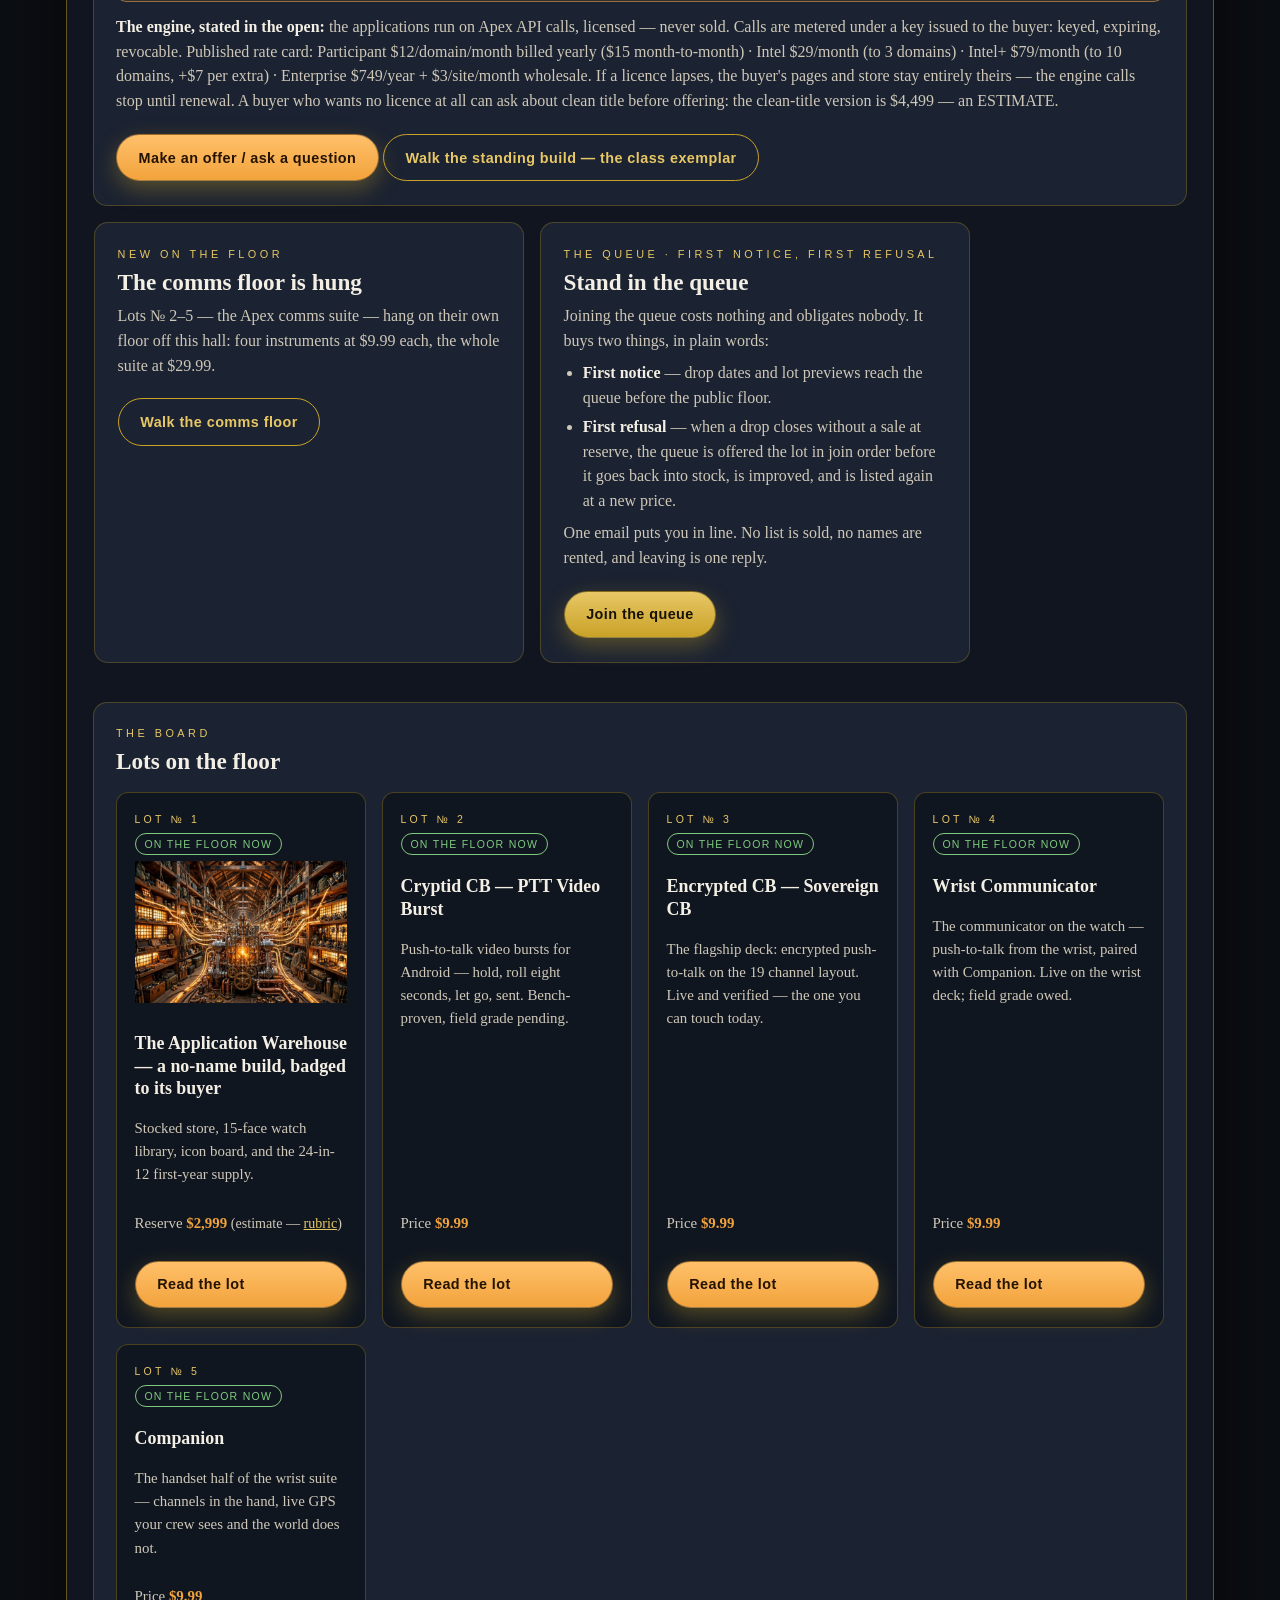
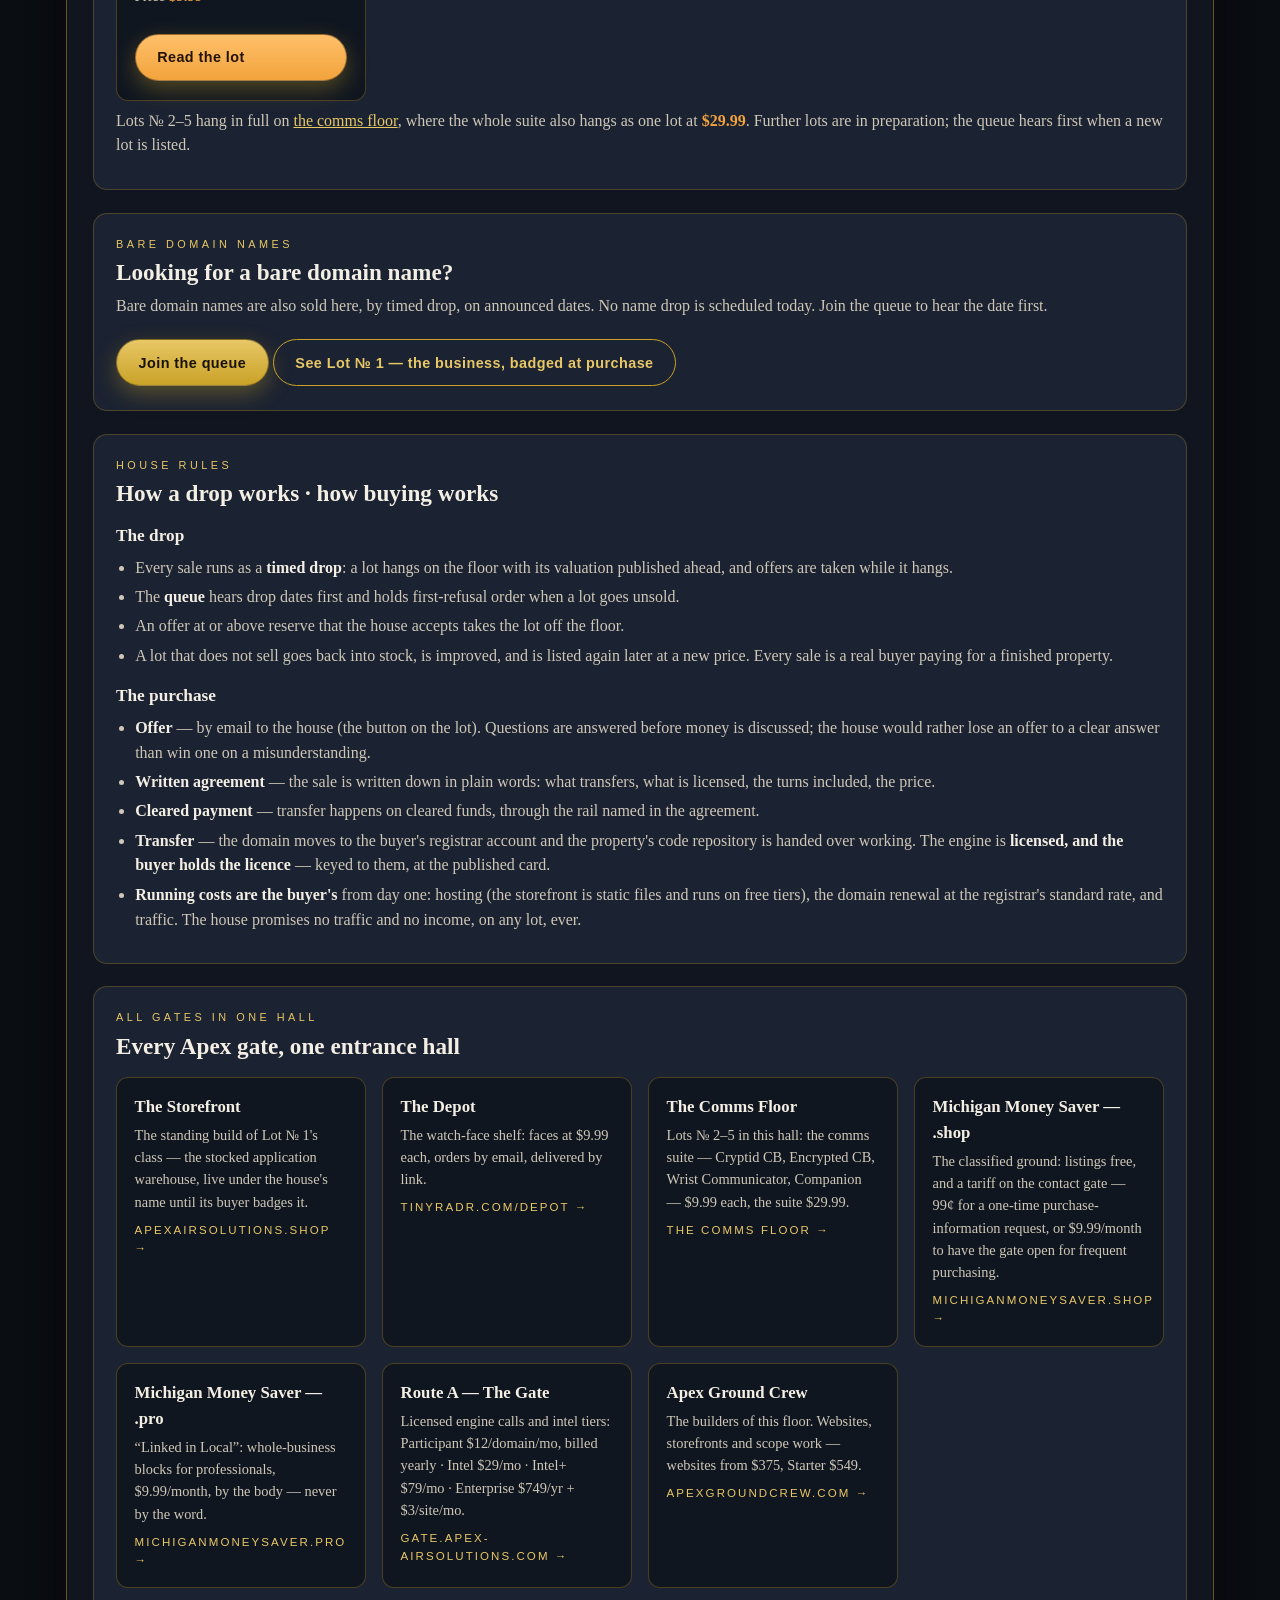
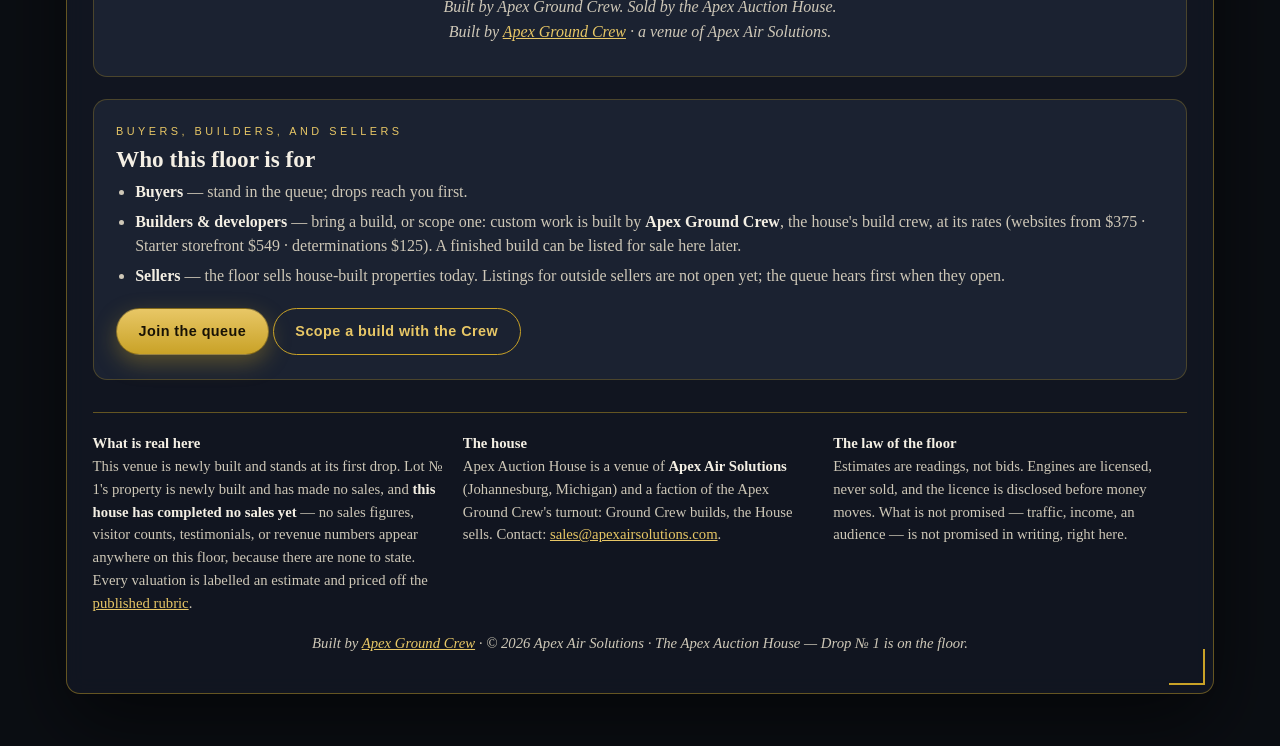
==== commit 956ec9de: "Writers Guild Pass 1: Guard status, classifieds tariff, comms-lot copy - E-1: Apex Browser Guard is " ====
--- a/index.html
+++ b/index.html
@@ -46,7 +46,7 @@
     buyer-scoped build every month for twelve months.</p>
     <ul>
       <li><b>On the shelves today:</b> Encrypted CB (live) · Tiny Radar / Apex Signal Watch (live) ·
-      Apex Browser Guard (in Chrome Web Store review) · Glass House Flagship extension (in review) ·
+      Apex Browser Guard (live in the Chrome Web Store) · Glass House Flagship extension (in review) ·
       Camera Talkie (built, field testing) · Cast Net Mesh (in build) · Apex Signal Shield (in build) —
       every tile at its true state, nothing dressed past its measure.</li>
       <li><b>The headline term:</b> 24 applications in 12 months — 12 house builds + 12 builds the buyer scopes.</li>
@@ -141,7 +141,7 @@
         <span class="lotno">Lot № 4</span>
         <span class="badge live">On the floor now</span>
         <h3>Wrist Communicator</h3>
-        <p>The communicator on the watch — push-to-talk from the wrist, paired with Companion. Rebuilt clean; field grade owed.</p>
+        <p>The communicator on the watch — push-to-talk from the wrist, paired with Companion. Live on the wrist deck; field grade owed.</p>
         <div class="grow"></div>
         <p>Price <span class="money">$9.99</span></p>
         <a class="btn amber" href="comms.html#lot-4">Read the lot</a>
@@ -225,7 +225,7 @@
       </a>
       <a class="gate" href="https://michiganmoneysaver.shop/">
         <div class="gname">Michigan Money Saver — .shop</div>
-        <div class="gline">The classified ground: listings free, and a tariff on the contact gate — 99¢ on a listing up to $99, $9.99 above it, per deal.</div>
+        <div class="gline">The classified ground: listings free, and a tariff on the contact gate — 99¢ for a one-time purchase-information request, or $9.99/month to have the gate open for frequent purchasing.</div>
         <div class="ggo">michiganmoneysaver.shop →</div>
       </a>
       <a class="gate" href="https://michiganmoneysaver.pro/">
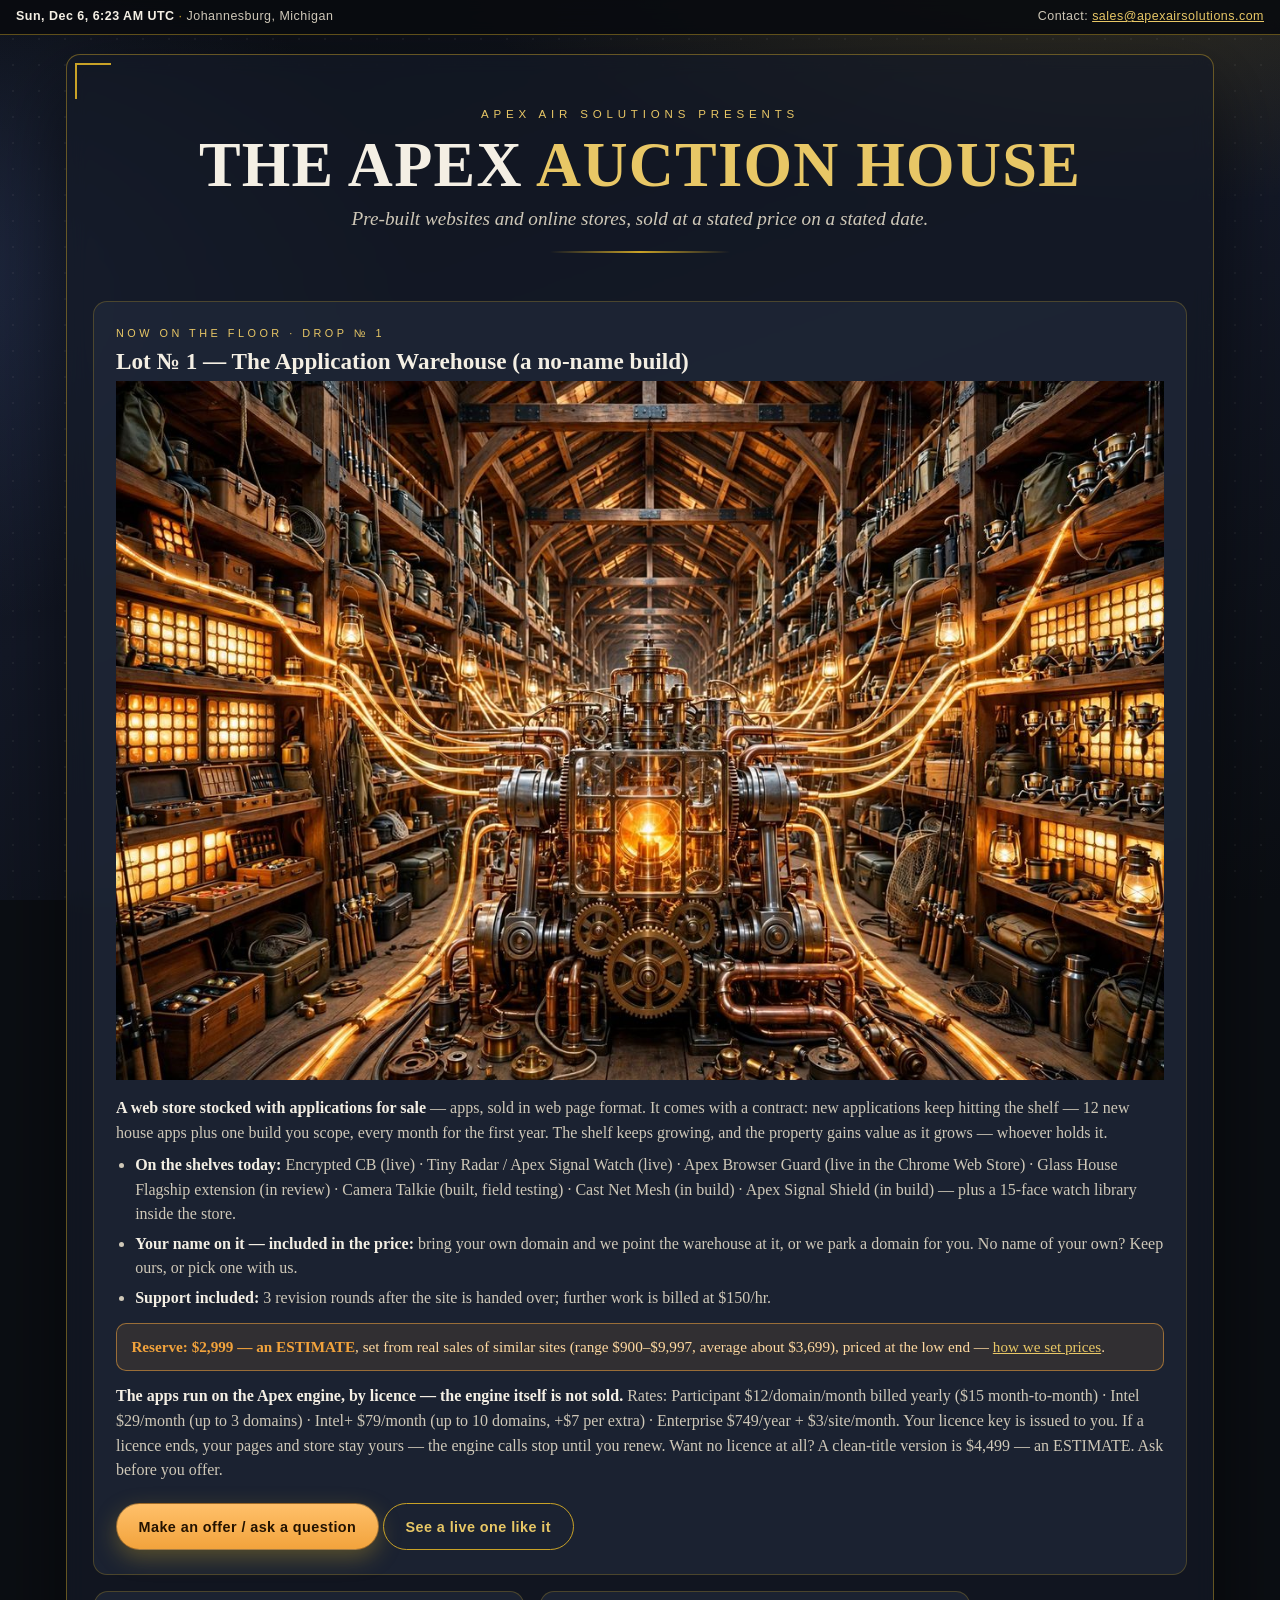
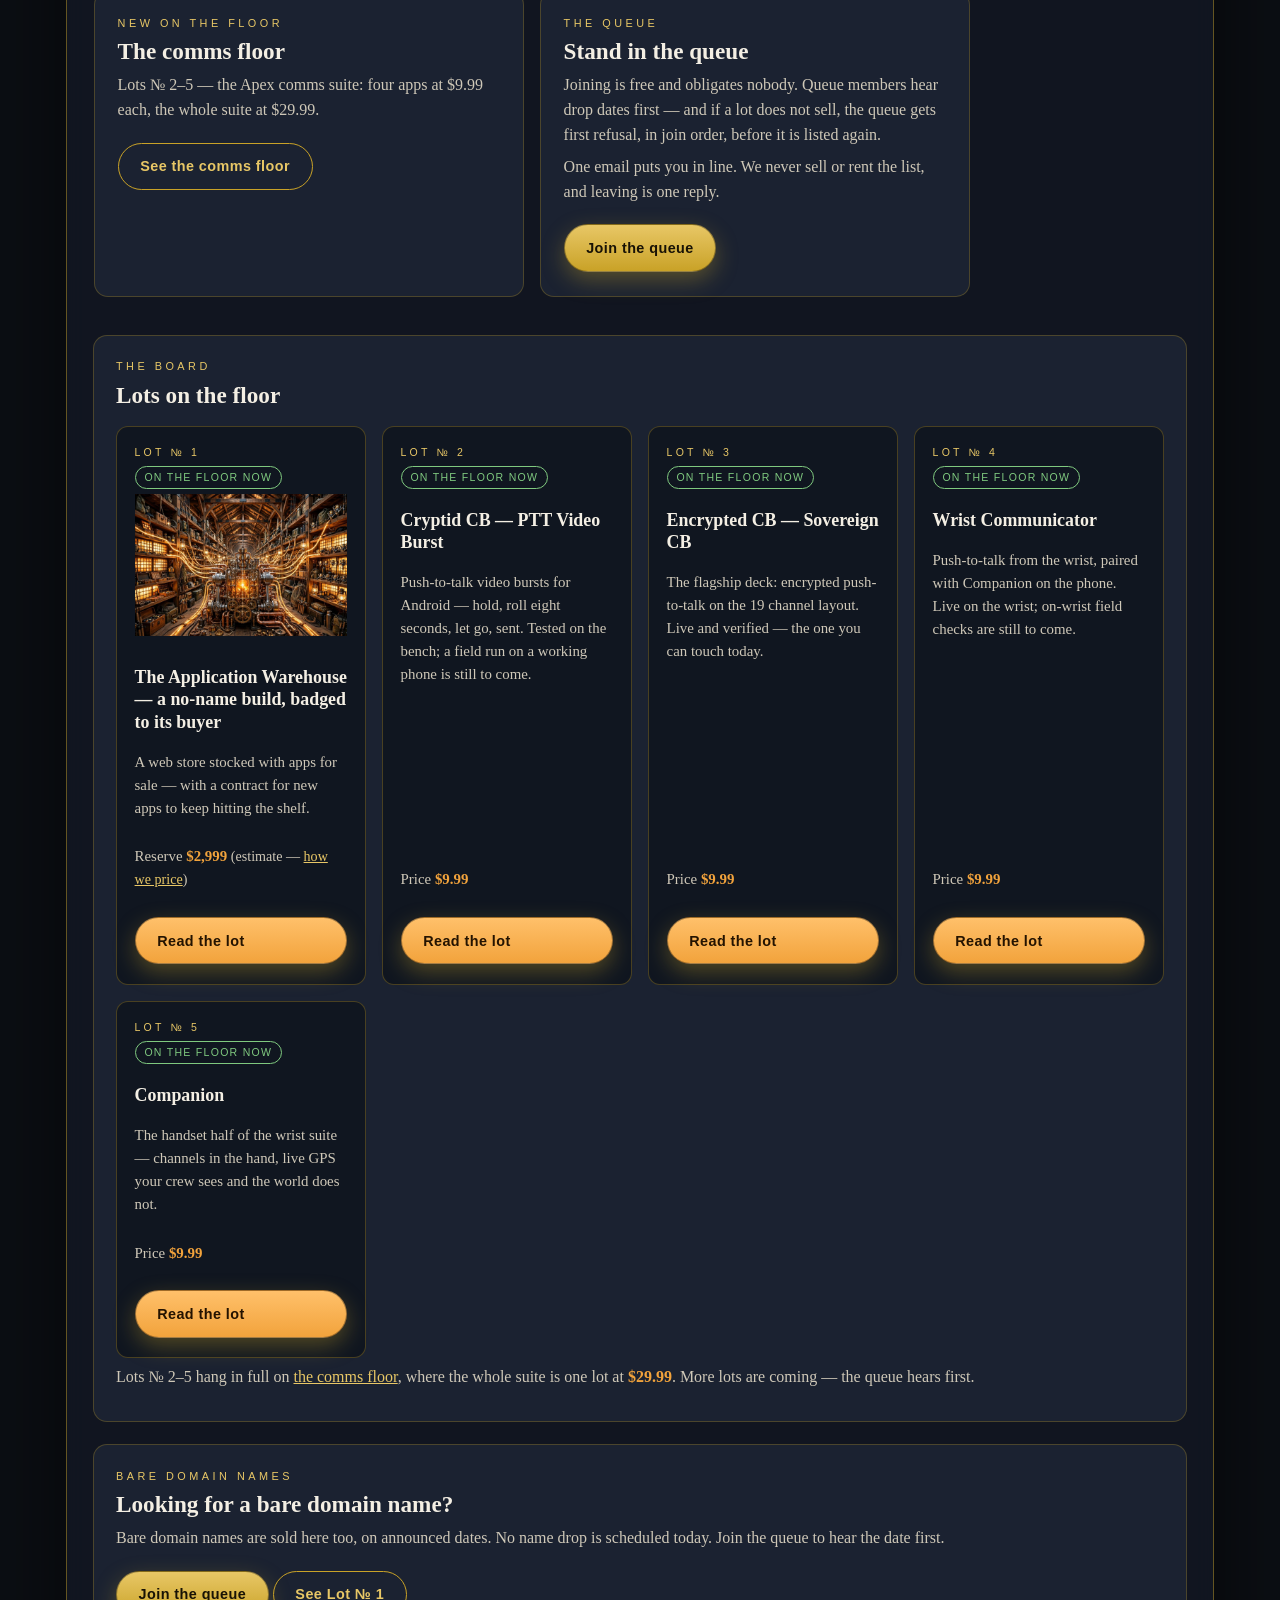
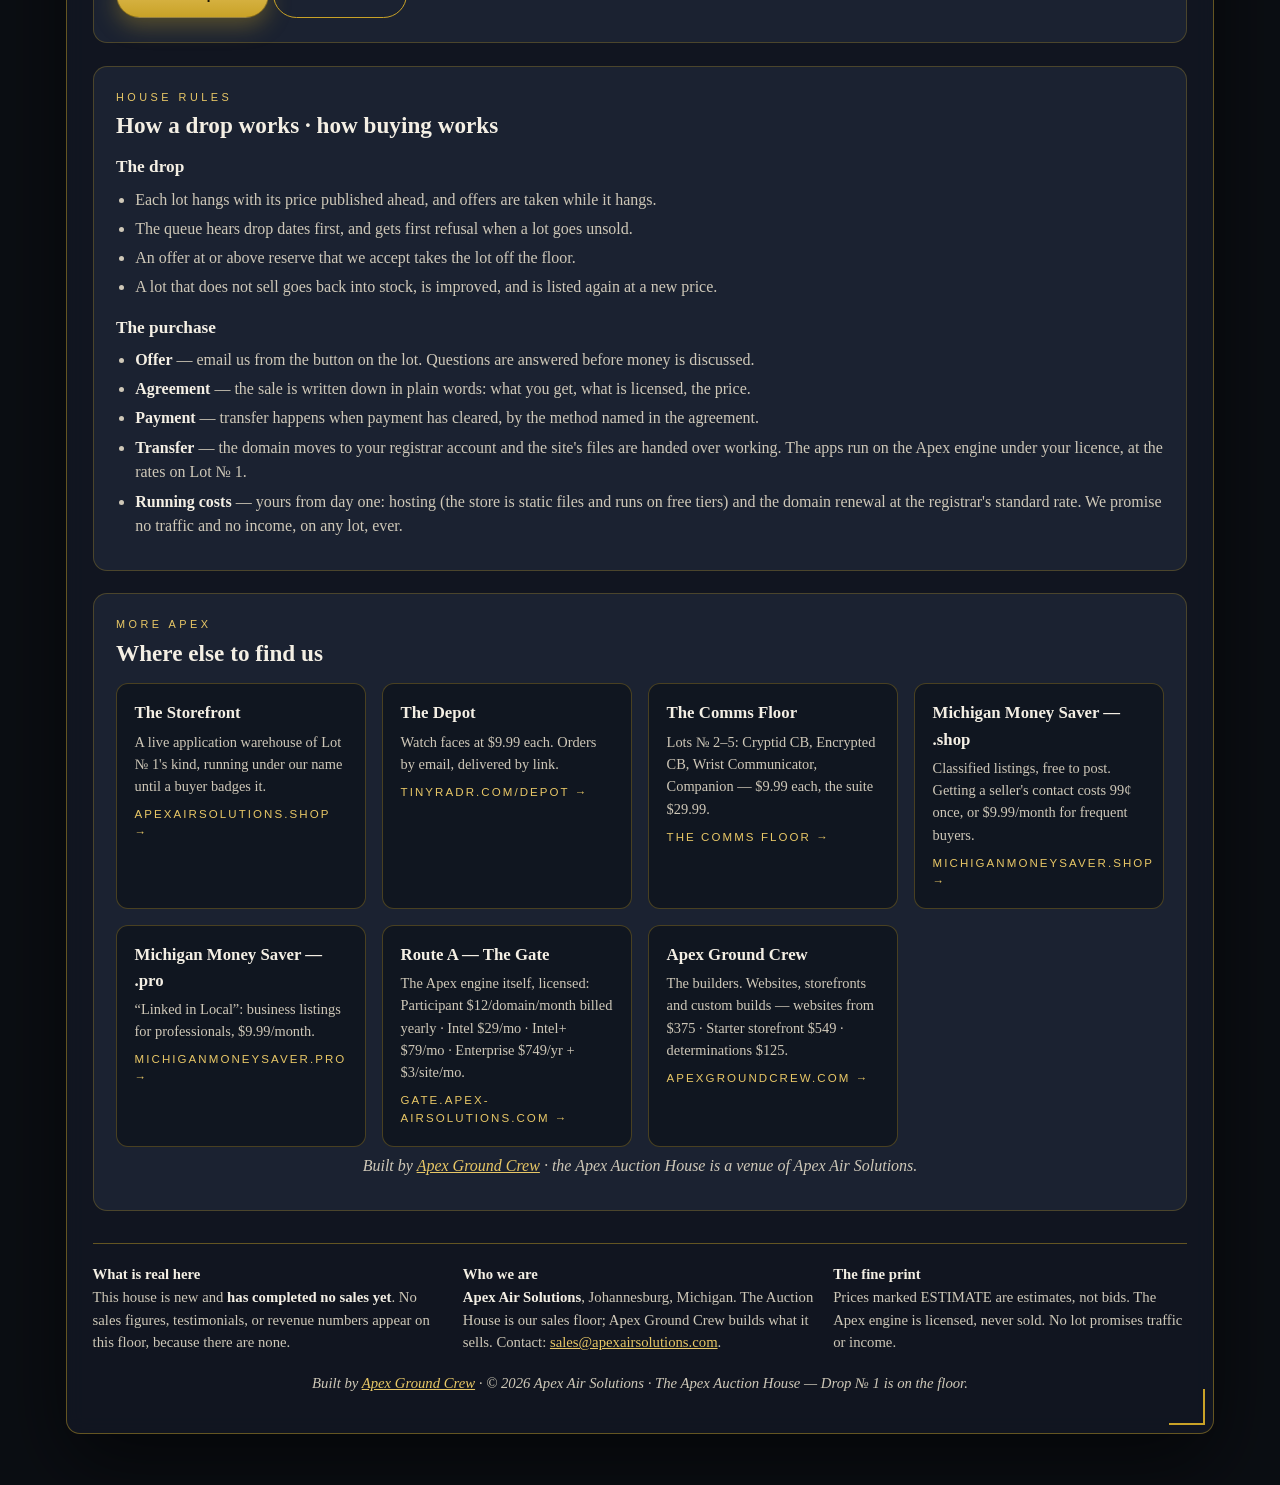
==== commit d1bc4abb: "Wording pass: plain words on Lot 1 — what it is, what it costs, how to buy" ====
--- a/index.html
+++ b/index.html
@@ -4,9 +4,9 @@
 <meta charset="UTF-8">
 <meta name="viewport" content="width=device-width, initial-scale=1.0">
 <title>Apex Auction House — Pre-Built Properties, Sold by Timed Drop | Apex Air Solutions</title>
-<meta name="description" content="The Apex Auction House: the house's own floor for pre-built web properties. Timed drops, published valuations, a queue at the gate — extravaganza, run business class. A venue of Apex Air Solutions, built by Apex Ground Crew.">
+<meta name="description" content="The Apex Auction House: pre-built websites and apps, sold at a stated price on a stated date. Built by Apex Ground Crew · Apex Air Solutions.">
 <meta property="og:title" content="Apex Auction House">
-<meta property="og:description" content="Pre-built properties, sold by timed drop. Valuations published ahead, off a published rubric. Built by Apex Ground Crew.">
+<meta property="og:description" content="Pre-built websites and apps, sold at a stated price on a stated date. Prices published ahead.">
 <meta property="og:type" content="website">
 <link rel="canonical" href="https://apex74-create.github.io/apex-auction-house/">
 <link rel="stylesheet" href="style.css">
@@ -37,66 +37,48 @@
     <div class="kicker">Now on the floor · Drop № 1</div>
     <h2>Lot № 1 — The Application Warehouse (a no-name build)</h2>
     <img src="lot-1-warehouse-engine.jpg" alt="The warehouse engine — the unbadged application warehouse offered as Lot 1: the machine itself, badged to its buyer at purchase" style="max-width:100%;height:auto;display:block;margin:0 0 1em;">
-    <p><b>A turnkey application warehouse — the engine, unbadged — with 24 applications in year one.</b>
-    This lot is a no-name Apex warehouse build: an application warehouse in the sportsman's-paradise
-    style, of the same class as the house's own standing storefront — one like it, not the house's own
-    property, and not any named Apex product. It stands live on a house subdomain until it sells,
-    stocked and running: real Apex applications on the shelves, a fifteen-face watch library inside
-    the store, and a contracted first-year supply — twelve new house applications plus one
-    buyer-scoped build every month for twelve months.</p>
+    <p><b>A web store stocked with applications for sale</b> — apps, sold in web page format.
+    It comes with a contract: new applications keep hitting the shelf — 12 new house apps plus
+    one build you scope, every month for the first year. The shelf keeps growing, and the
+    property gains value as it grows — whoever holds it.</p>
     <ul>
       <li><b>On the shelves today:</b> Encrypted CB (live) · Tiny Radar / Apex Signal Watch (live) ·
       Apex Browser Guard (live in the Chrome Web Store) · Glass House Flagship extension (in review) ·
       Camera Talkie (built, field testing) · Cast Net Mesh (in build) · Apex Signal Shield (in build) —
-      every tile at its true state, nothing dressed past its measure.</li>
-      <li><b>The headline term:</b> 24 applications in 12 months — 12 house builds + 12 builds the buyer scopes.</li>
-      <li><b>Your name on it — included in the price:</b> badging is part of the purchase, never an
-      add-on. Bring your own domain and the house points the warehouse at it, or have the house park a
-      domain for you and point it there — either way, the badging is matched to yours. No badge of
-      your own? Keep the house badging as it stands, or take a name from the house's naming
-      conventions — the house has the conventions and the people to do it. Named-and-badged out of
-      the box is the default path; bringing your own is the option.</li>
-      <li><b>The build stream rides with it:</b> buying this assembly includes the commensurate push
-      builds as they come in — the ongoing stream of whole websites and themed builds the factory
-      generates as it runs its $15,000 customer-request test-bed scenarios. The assembly is not a
-      static site; the buyer rides the stream of builds the factory produces.</li>
+      plus a 15-face watch library inside the store.</li>
+      <li><b>Your name on it — included in the price:</b> bring your own domain and we point the
+      warehouse at it, or we park a domain for you. No name of your own? Keep ours, or pick one with us.</li>
       <li><b>Support included:</b> 3 revision rounds after the site is handed over; further work is billed at $150/hr.</li>
     </ul>
     <div class="money-note">
-      <b>Reserve: <span class="money">$2,999</span> — an ESTIMATE</b>, set by the house Valuation Desk off
-      real market comparables (band $900–$9,997, mean ≈ $3,699, cut at the bottom end, per the published
-      rubric on this floor). An estimate is a reading, not a bid — <a href="rubric.html">how we price, in the open</a>.
-    </div>
-    <p><b>The engine, stated in the open:</b> the applications run on Apex API calls, licensed — never sold.
-    Calls are metered under a key issued to the buyer: keyed, expiring, revocable. Published rate card:
-    Participant $12/domain/month billed yearly ($15 month-to-month) · Intel $29/month (to 3 domains) ·
-    Intel+ $79/month (to 10 domains, +$7 per extra) · Enterprise $749/year + $3/site/month wholesale.
-    If a licence lapses, the buyer's pages and store stay entirely theirs — the engine calls stop until
-    renewal. A buyer who wants no licence at all can ask about clean title before offering: the
-    clean-title version is $4,499 — an ESTIMATE.</p>
+      <b>Reserve: <span class="money">$2,999</span> — an ESTIMATE</b>, set from real sales of similar
+      sites (range $900–$9,997, average about $3,699), priced at the low end —
+      <a href="rubric.html">how we set prices</a>.
+    </div>
+    <p><b>The apps run on the Apex engine, by licence — the engine itself is not sold.</b>
+    Rates: Participant $12/domain/month billed yearly ($15 month-to-month) · Intel $29/month
+    (up to 3 domains) · Intel+ $79/month (up to 10 domains, +$7 per extra) · Enterprise $749/year
+    + $3/site/month. Your licence key is issued to you. If a licence ends, your pages and store stay
+    yours — the engine calls stop until you renew. Want no licence at all? A clean-title version is
+    $4,499 — an ESTIMATE. Ask before you offer.</p>
     <a class="btn amber" href="mailto:sales@apexairsolutions.com?subject=Lot%20%E2%84%96%201%20%E2%80%94%20The%20Application%20Warehouse%20%E2%80%94%20offer%20%2F%20question">Make an offer / ask a question</a>
-    <a class="btn ghost" href="https://apexairsolutions.shop/">Walk the standing build — the class exemplar</a>
+    <a class="btn ghost" href="https://apexairsolutions.shop/">See a live one like it</a>
   </section>
 
   <div class="rail" aria-label="The drop machine">
     <section class="panel">
       <div class="kicker">New on the floor</div>
-      <h2>The comms floor is hung</h2>
-      <p>Lots № 2–5 — the Apex comms suite — hang on their own floor off this hall:
-      four instruments at $9.99 each, the whole suite at $29.99.</p>
-      <a class="btn ghost" href="comms.html">Walk the comms floor</a>
+      <h2>The comms floor</h2>
+      <p>Lots № 2–5 — the Apex comms suite: four apps at $9.99 each, the whole suite at $29.99.</p>
+      <a class="btn ghost" href="comms.html">See the comms floor</a>
     </section>
 
     <section class="panel" id="queue">
-      <div class="kicker">The Queue · first notice, first refusal</div>
+      <div class="kicker">The Queue</div>
       <h2>Stand in the queue</h2>
-      <p>Joining the queue costs nothing and obligates nobody. It buys two things, in plain words:</p>
-      <ul>
-        <li><b>First notice</b> — drop dates and lot previews reach the queue before the public floor.</li>
-        <li><b>First refusal</b> — when a drop closes without a sale at reserve, the queue is offered
-        the lot in join order before it goes back into stock, is improved, and is listed again at a new price.</li>
-      </ul>
-      <p>One email puts you in line. No list is sold, no names are rented, and leaving is one reply.</p>
+      <p>Joining is free and obligates nobody. Queue members hear drop dates first — and if a lot
+      does not sell, the queue gets first refusal, in join order, before it is listed again.</p>
+      <p>One email puts you in line. We never sell or rent the list, and leaving is one reply.</p>
       <a class="btn" href="mailto:sales@apexairsolutions.com?subject=The%20Queue%20%E2%80%94%20count%20me%20in&body=Name%3A%0AWhat%20I%20build%20%2F%20buy%20%2F%20sell%3A%0A">Join the queue</a>
     </section>
   </div>
@@ -111,9 +93,9 @@
         <span class="badge live">On the floor now</span>
         <img src="lot-1-warehouse-engine.jpg" alt="The warehouse engine — the unbadged application warehouse offered as Lot 1" style="max-width:100%;height:auto;display:block;margin:0 0 .6em;">
         <h3>The Application Warehouse — a no-name build, badged to its buyer</h3>
-        <p>Stocked store, 15-face watch library, icon board, and the 24-in-12 first-year supply.</p>
-        <div class="grow"></div>
-        <p>Reserve <span class="money">$2,999</span> <span class="small">(estimate — <a href="rubric.html">rubric</a>)</span></p>
+        <p>A web store stocked with apps for sale — with a contract for new apps to keep hitting the shelf.</p>
+        <div class="grow"></div>
+        <p>Reserve <span class="money">$2,999</span> <span class="small">(estimate — <a href="rubric.html">how we price</a>)</span></p>
         <a class="btn amber" href="#current-drop">Read the lot</a>
       </article>
 
@@ -121,7 +103,7 @@
         <span class="lotno">Lot № 2</span>
         <span class="badge live">On the floor now</span>
         <h3>Cryptid CB — PTT Video Burst</h3>
-        <p>Push-to-talk video bursts for Android — hold, roll eight seconds, let go, sent. Bench-proven, field grade pending.</p>
+        <p>Push-to-talk video bursts for Android — hold, roll eight seconds, let go, sent. Tested on the bench; a field run on a working phone is still to come.</p>
         <div class="grow"></div>
         <p>Price <span class="money">$9.99</span></p>
         <a class="btn amber" href="comms.html#lot-2">Read the lot</a>
@@ -141,7 +123,7 @@
         <span class="lotno">Lot № 4</span>
         <span class="badge live">On the floor now</span>
         <h3>Wrist Communicator</h3>
-        <p>The communicator on the watch — push-to-talk from the wrist, paired with Companion. Live on the wrist deck; field grade owed.</p>
+        <p>Push-to-talk from the wrist, paired with Companion on the phone. Live on the wrist; on-wrist field checks are still to come.</p>
         <div class="grow"></div>
         <p>Price <span class="money">$9.99</span></p>
         <a class="btn amber" href="comms.html#lot-4">Read the lot</a>
@@ -159,18 +141,17 @@
 
     </div>
     <p>Lots № 2–5 hang in full on <a href="comms.html">the comms floor</a>, where the whole
-    suite also hangs as one lot at <span class="money">$29.99</span>. Further lots are in
-    preparation; the queue hears first when a new lot is listed.</p>
+    suite is one lot at <span class="money">$29.99</span>. More lots are coming — the queue hears first.</p>
   </section>
 
   <!-- ============ THE NAME-INTENT DOOR ============ -->
   <section class="panel">
     <div class="kicker">Bare domain names</div>
     <h2>Looking for a bare domain name?</h2>
-    <p>Bare domain names are also sold here, by timed drop, on announced dates. No name drop is
+    <p>Bare domain names are sold here too, on announced dates. No name drop is
     scheduled today. Join the queue to hear the date first.</p>
     <a class="btn" href="mailto:sales@apexairsolutions.com?subject=The%20Queue%20%E2%80%94%20count%20me%20in%20(name%20drops)&body=Name%3A%0AWhat%20I%20build%20%2F%20buy%20%2F%20sell%3A%0A">Join the queue</a>
-    <a class="btn ghost" href="#current-drop">See Lot № 1 — the business, badged at purchase</a>
+    <a class="btn ghost" href="#current-drop">See Lot № 1</a>
   </section>
 
   <!-- ============ HOW IT WORKS ============ -->
@@ -179,89 +160,66 @@
     <h2>How a drop works · how buying works</h2>
     <h3>The drop</h3>
     <ul>
-      <li>Every sale runs as a <b>timed drop</b>: a lot hangs on the floor with its valuation published
-      ahead, and offers are taken while it hangs.</li>
-      <li>The <b>queue</b> hears drop dates first and holds first-refusal order when a lot goes unsold.</li>
-      <li>An offer at or above reserve that the house accepts takes the lot off the floor.</li>
-      <li>A lot that does not sell goes back into stock, is improved, and is listed again later
-      at a new price. Every sale is a real buyer paying for a finished property.</li>
+      <li>Each lot hangs with its price published ahead, and offers are taken while it hangs.</li>
+      <li>The queue hears drop dates first, and gets first refusal when a lot goes unsold.</li>
+      <li>An offer at or above reserve that we accept takes the lot off the floor.</li>
+      <li>A lot that does not sell goes back into stock, is improved, and is listed again at a new price.</li>
     </ul>
     <h3>The purchase</h3>
     <ul>
-      <li><b>Offer</b> — by email to the house (the button on the lot). Questions are answered before
-      money is discussed; the house would rather lose an offer to a clear answer than win one on a
-      misunderstanding.</li>
-      <li><b>Written agreement</b> — the sale is written down in plain words: what transfers, what is
-      licensed, the turns included, the price.</li>
-      <li><b>Cleared payment</b> — transfer happens on cleared funds, through the rail named in the agreement.</li>
-      <li><b>Transfer</b> — the domain moves to the buyer's registrar account and the property's code
-      repository is handed over working. The engine is <b>licensed, and the buyer holds the licence</b> —
-      keyed to them, at the published card.</li>
-      <li><b>Running costs are the buyer's</b> from day one: hosting (the storefront is static files and
-      runs on free tiers), the domain renewal at the registrar's standard rate, and traffic. The house
-      promises no traffic and no income, on any lot, ever.</li>
+      <li><b>Offer</b> — email us from the button on the lot. Questions are answered before money is discussed.</li>
+      <li><b>Agreement</b> — the sale is written down in plain words: what you get, what is licensed, the price.</li>
+      <li><b>Payment</b> — transfer happens when payment has cleared, by the method named in the agreement.</li>
+      <li><b>Transfer</b> — the domain moves to your registrar account and the site's files are handed
+      over working. The apps run on the Apex engine under your licence, at the rates on Lot № 1.</li>
+      <li><b>Running costs</b> — yours from day one: hosting (the store is static files and runs on
+      free tiers) and the domain renewal at the registrar's standard rate. We promise no traffic
+      and no income, on any lot, ever.</li>
     </ul>
   </section>
 
-  <!-- ============ ALL GATES IN ONE HALL ============ -->
-  <section class="panel">
-    <div class="kicker">All gates in one hall</div>
-    <h2>Every Apex gate, one entrance hall</h2>
+  <!-- ============ WHERE ELSE TO FIND US ============ -->
+  <section class="panel">
+    <div class="kicker">More Apex</div>
+    <h2>Where else to find us</h2>
     <div class="gates">
       <a class="gate" href="https://apexairsolutions.shop/">
         <div class="gname">The Storefront</div>
-        <div class="gline">The standing build of Lot № 1's class — the stocked application warehouse, live under the house's name until its buyer badges it.</div>
+        <div class="gline">A live application warehouse of Lot № 1's kind, running under our name until a buyer badges it.</div>
         <div class="ggo">apexairsolutions.shop →</div>
       </a>
       <a class="gate" href="https://tinyradr.com/depot">
         <div class="gname">The Depot</div>
-        <div class="gline">The watch-face shelf: faces at $9.99 each, orders by email, delivered by link.</div>
+        <div class="gline">Watch faces at $9.99 each. Orders by email, delivered by link.</div>
         <div class="ggo">tinyradr.com/depot →</div>
       </a>
       <a class="gate" href="comms.html">
         <div class="gname">The Comms Floor</div>
-        <div class="gline">Lots № 2–5 in this hall: the comms suite — Cryptid CB, Encrypted CB, Wrist Communicator, Companion — $9.99 each, the suite $29.99.</div>
+        <div class="gline">Lots № 2–5: Cryptid CB, Encrypted CB, Wrist Communicator, Companion — $9.99 each, the suite $29.99.</div>
         <div class="ggo">The comms floor →</div>
       </a>
       <a class="gate" href="https://michiganmoneysaver.shop/">
         <div class="gname">Michigan Money Saver — .shop</div>
-        <div class="gline">The classified ground: listings free, and a tariff on the contact gate — 99¢ for a one-time purchase-information request, or $9.99/month to have the gate open for frequent purchasing.</div>
+        <div class="gline">Classified listings, free to post. Getting a seller's contact costs 99¢ once, or $9.99/month for frequent buyers.</div>
         <div class="ggo">michiganmoneysaver.shop →</div>
       </a>
       <a class="gate" href="https://michiganmoneysaver.pro/">
         <div class="gname">Michigan Money Saver — .pro</div>
-        <div class="gline">“Linked in Local”: whole-business blocks for professionals, $9.99/month, by the body — never by the word.</div>
+        <div class="gline">“Linked in Local”: business listings for professionals, $9.99/month.</div>
         <div class="ggo">michiganmoneysaver.pro →</div>
       </a>
       <a class="gate" href="https://gate.apex-airsolutions.com/">
         <div class="gname">Route A — The Gate</div>
-        <div class="gline">Licensed engine calls and intel tiers: Participant $12/domain/mo, billed yearly · Intel $29/mo · Intel+ $79/mo · Enterprise $749/yr + $3/site/mo.</div>
+        <div class="gline">The Apex engine itself, licensed: Participant $12/domain/month billed yearly · Intel $29/mo · Intel+ $79/mo · Enterprise $749/yr + $3/site/mo.</div>
         <div class="ggo">gate.apex-airsolutions.com →</div>
       </a>
       <a class="gate" href="https://apexgroundcrew.com/">
         <div class="gname">Apex Ground Crew</div>
-        <div class="gline">The builders of this floor. Websites, storefronts and scope work — websites from $375, Starter $549.</div>
+        <div class="gline">The builders. Websites, storefronts and custom builds — websites from $375 · Starter storefront $549 · determinations $125.</div>
         <div class="ggo">apexgroundcrew.com →</div>
       </a>
     </div>
-    <p class="credit">Built by Apex Ground Crew. Sold by the Apex Auction House.<br>
-    Built by <a href="https://apexgroundcrew.com/">Apex Ground Crew</a> · a venue of Apex Air Solutions.</p>
-  </section>
-
-  <!-- ============ COMMUNITY ============ -->
-  <section class="panel">
-    <div class="kicker">Buyers, builders, and sellers</div>
-    <h2>Who this floor is for</h2>
-    <ul>
-      <li><b>Buyers</b> — stand in the queue; drops reach you first.</li>
-      <li><b>Builders &amp; developers</b> — bring a build, or scope one: custom work is built by
-      <b>Apex Ground Crew</b>, the house's build crew, at its rates (websites from $375 ·
-      Starter storefront $549 · determinations $125). A finished build can be listed for sale here later.</li>
-      <li><b>Sellers</b> — the floor sells house-built properties today. Listings for outside sellers
-      are not open yet; the queue hears first when they open.</li>
-    </ul>
-    <a class="btn" href="mailto:sales@apexairsolutions.com?subject=The%20Queue%20%E2%80%94%20count%20me%20in&body=Name%3A%0AWhat%20I%20build%20%2F%20buy%20%2F%20sell%3A%0A">Join the queue</a>
-    <a class="btn ghost" href="https://apexgroundcrew.com/">Scope a build with the Crew</a>
+    <p class="credit">Built by <a href="https://apexgroundcrew.com/">Apex Ground Crew</a> · the Apex Auction House is a venue of Apex Air Solutions.</p>
   </section>
 
   <!-- ============ FOOTER ============ -->
@@ -269,23 +227,19 @@
     <div class="cols">
       <div>
         <b>What is real here</b>
-        <p>This venue is newly built and stands at its first drop. Lot № 1's property is newly built
-        and has made no sales, and <b>this house has completed no sales yet</b> — no sales figures,
-        visitor counts, testimonials, or revenue numbers appear anywhere on this floor, because there
-        are none to state. Every valuation is labelled an estimate and priced off the
-        <a href="rubric.html">published rubric</a>.</p>
+        <p>This house is new and <b>has completed no sales yet</b>. No sales figures, testimonials,
+        or revenue numbers appear on this floor, because there are none.</p>
       </div>
       <div>
-        <b>The house</b>
-        <p>Apex Auction House is a venue of <b>Apex Air Solutions</b> (Johannesburg, Michigan) and a
-        faction of the Apex Ground Crew's turnout: Ground Crew builds, the House sells. Contact:
+        <b>Who we are</b>
+        <p><b>Apex Air Solutions</b>, Johannesburg, Michigan. The Auction House is our sales floor;
+        Apex Ground Crew builds what it sells. Contact:
         <a href="mailto:sales@apexairsolutions.com">sales@apexairsolutions.com</a>.</p>
       </div>
       <div>
-        <b>The law of the floor</b>
-        <p>Estimates are readings, not bids. Engines are licensed, never sold, and the licence is
-        disclosed before money moves. What is not promised —
-        traffic, income, an audience — is not promised in writing, right here.</p>
+        <b>The fine print</b>
+        <p>Prices marked ESTIMATE are estimates, not bids. The Apex engine is licensed, never sold.
+        No lot promises traffic or income.</p>
       </div>
     </div>
     <p class="credit">Built by <a href="https://apexgroundcrew.com/">Apex Ground Crew</a> · © 2026 Apex Air Solutions · The Apex Auction House — Drop № 1 is on the floor.</p>
